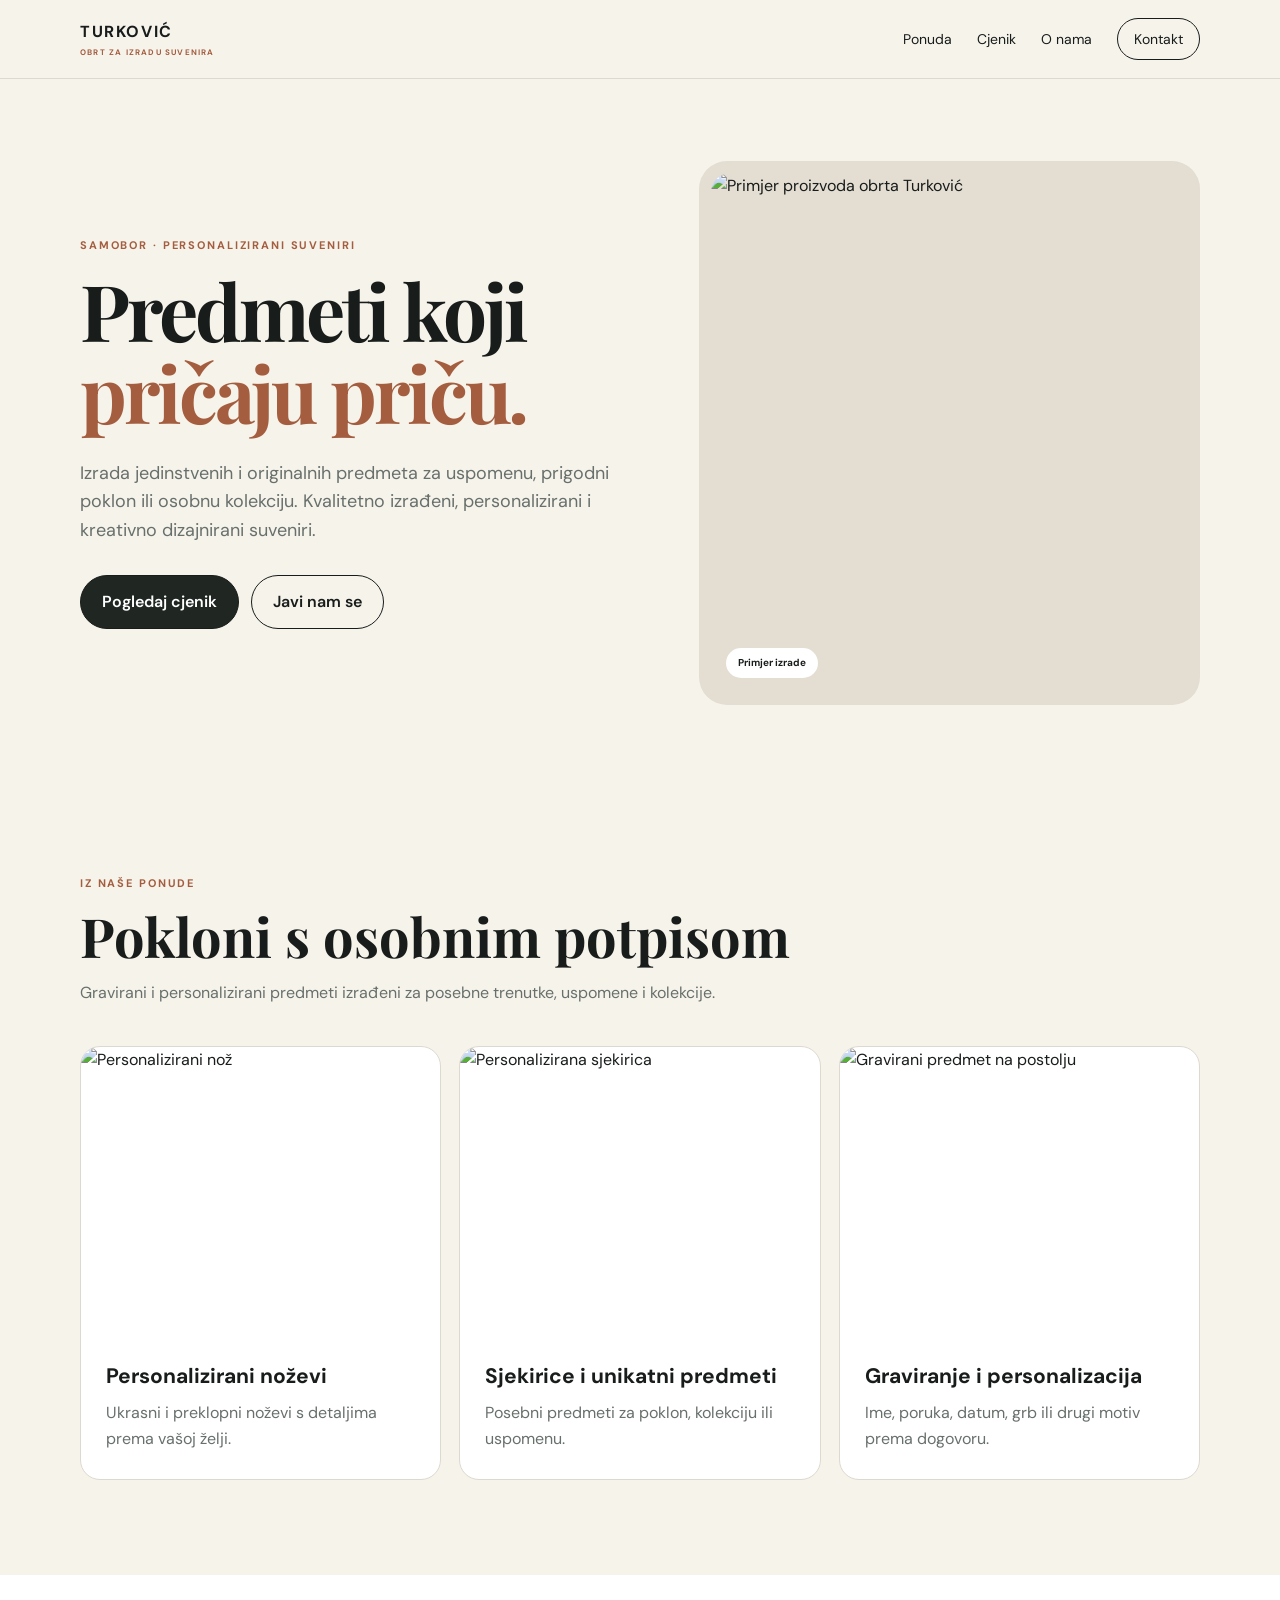
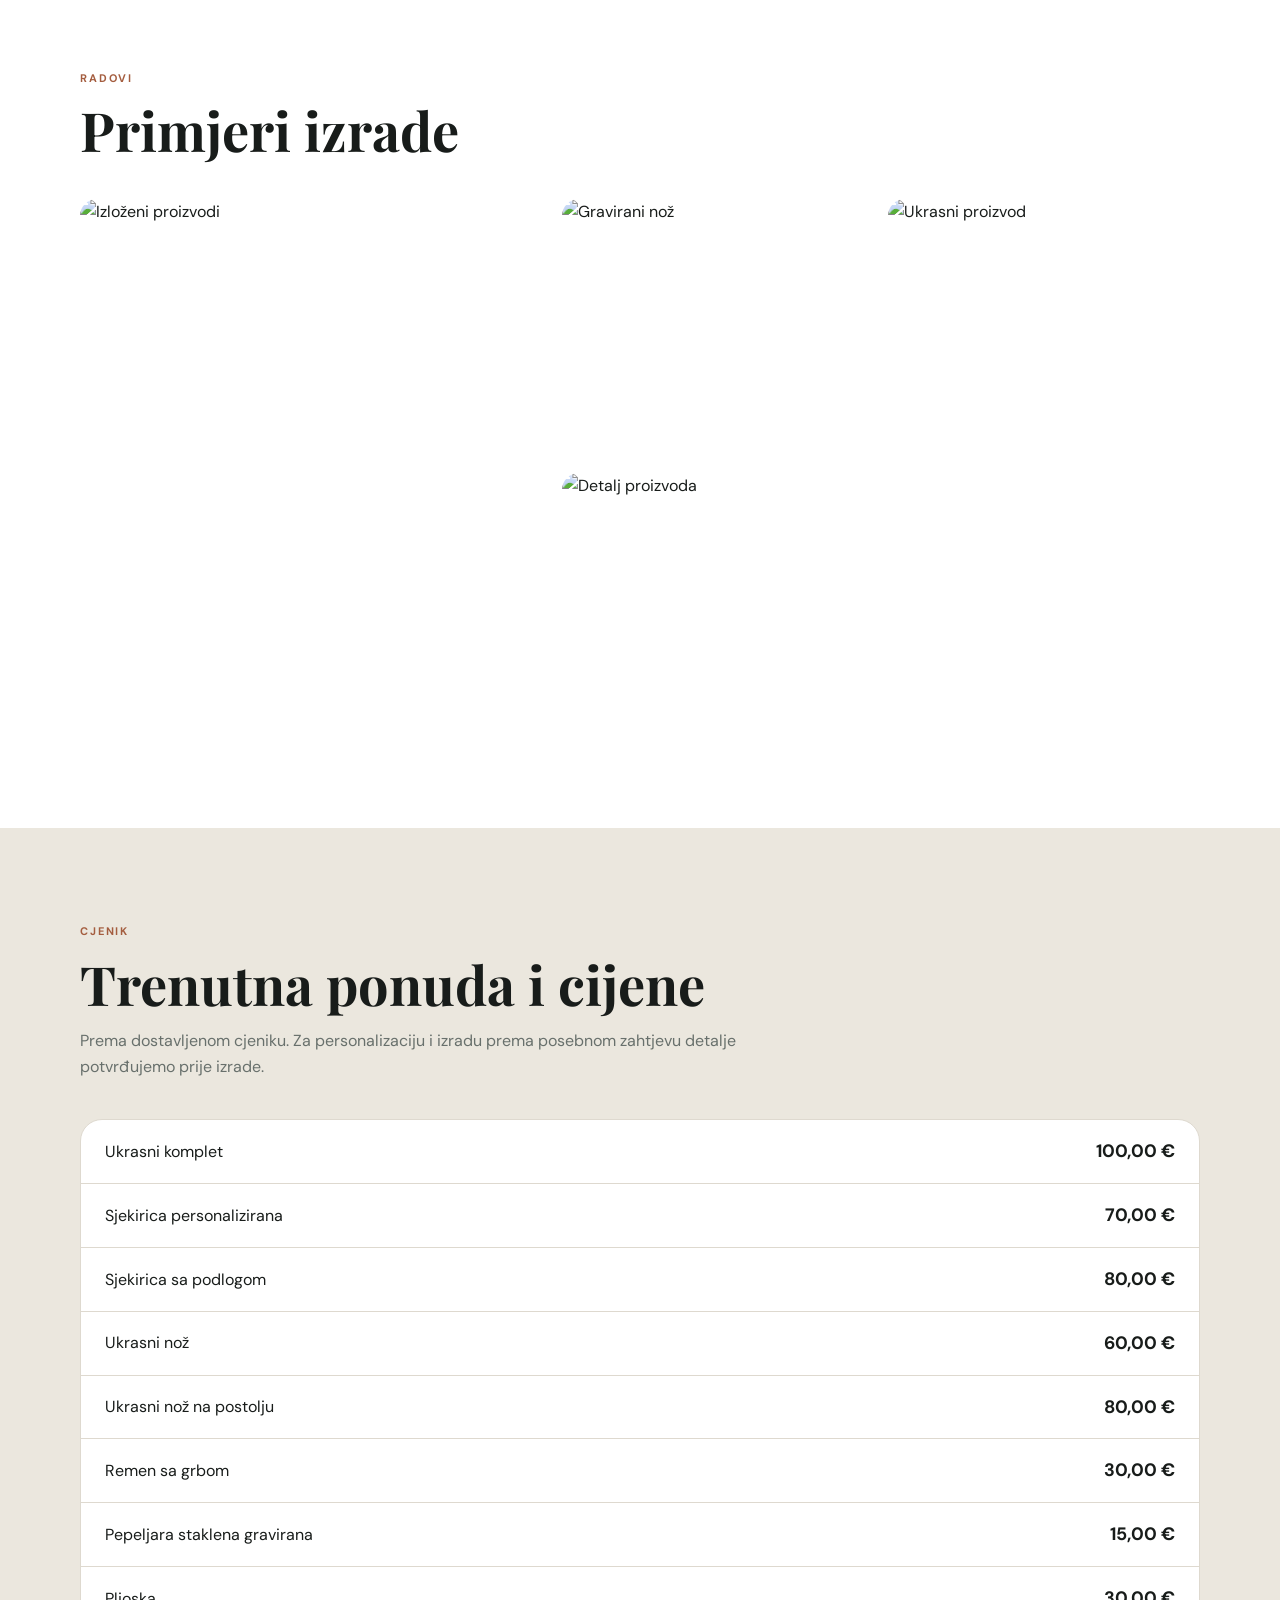
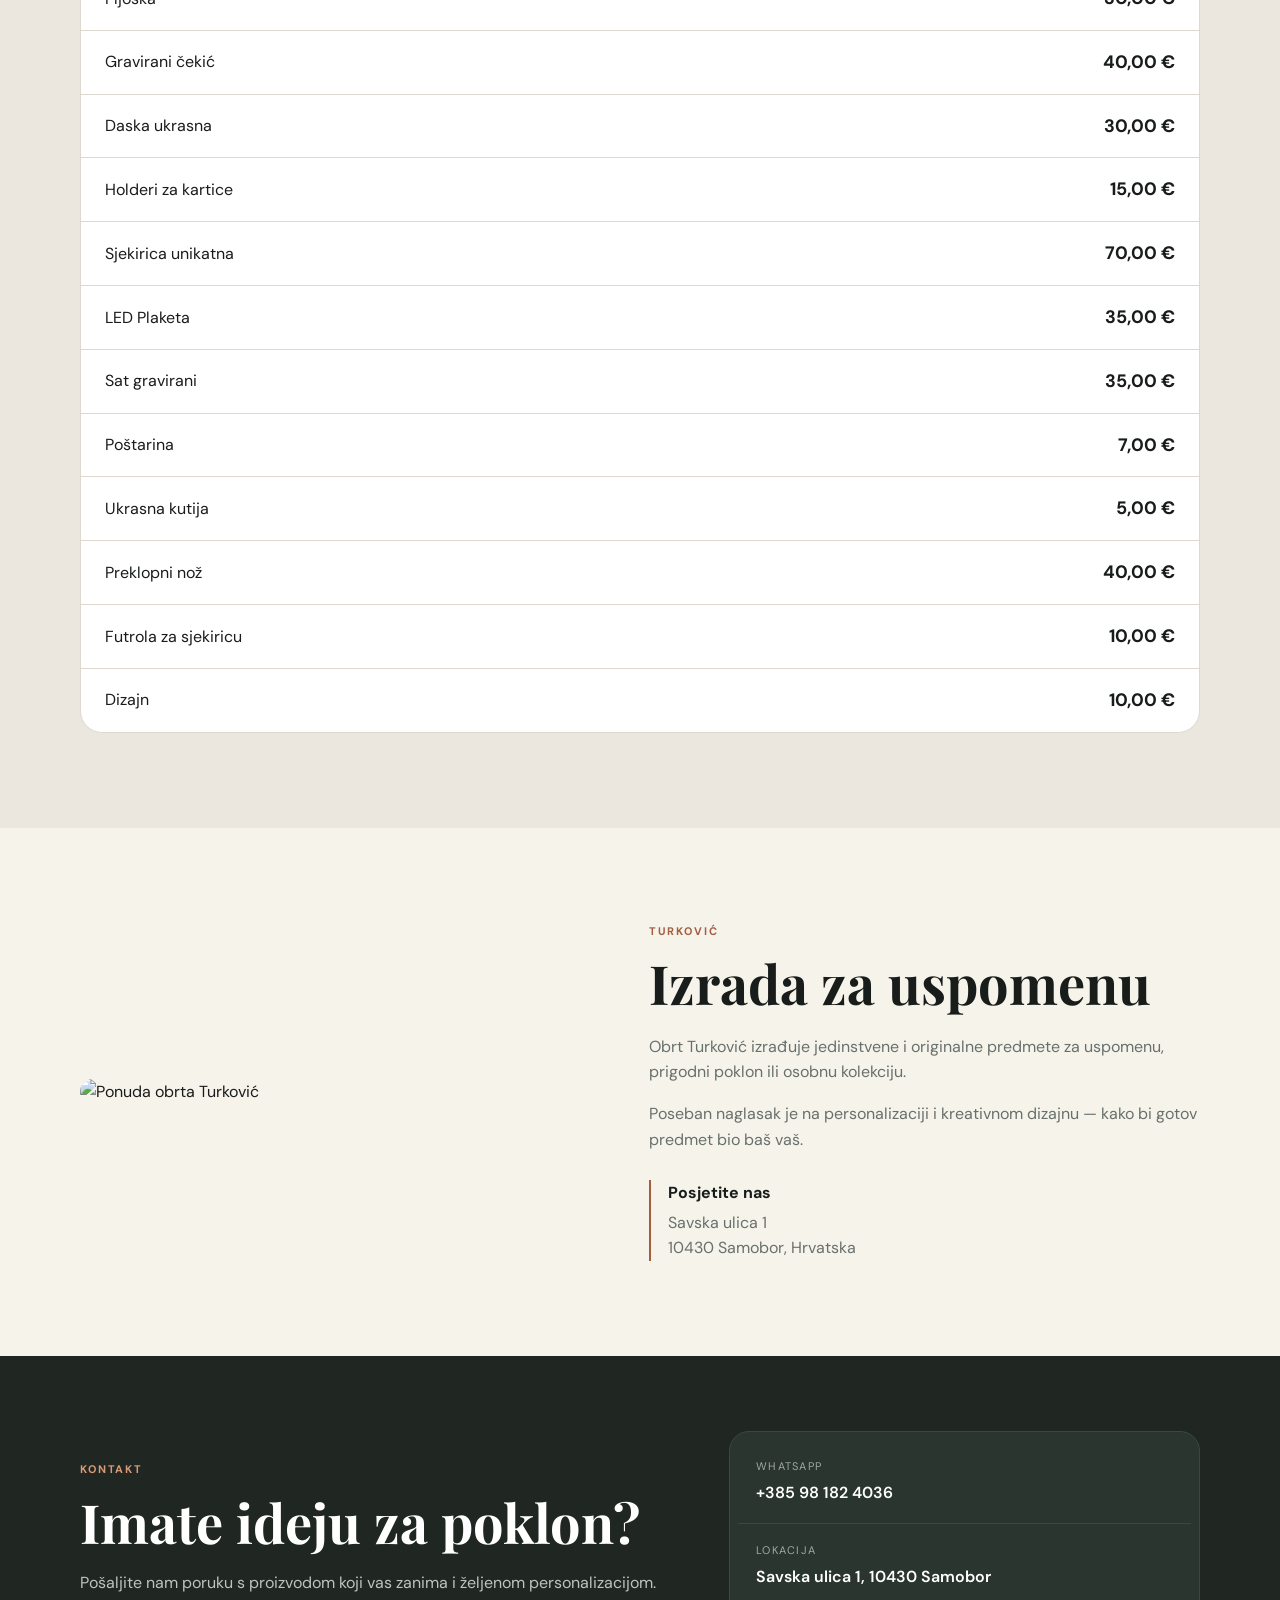
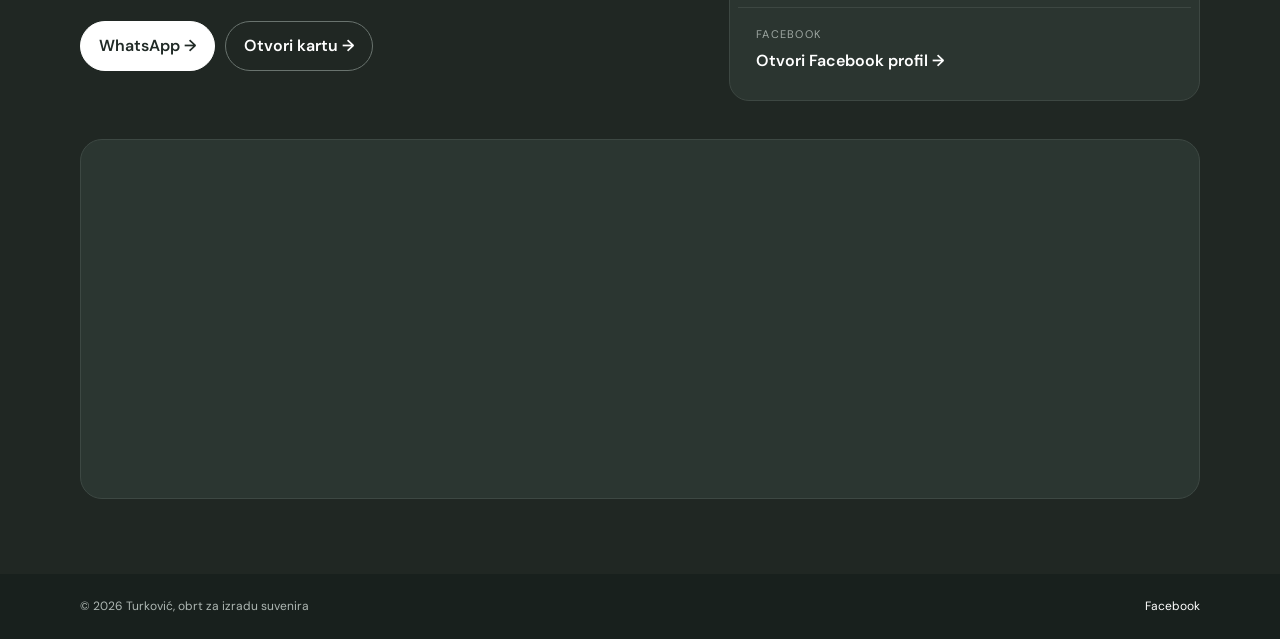
==== index.html @ bc647c79 "Add files via upload" ====
<!doctype html>
<html lang="hr">
<head>
<meta charset="utf-8">
<meta name="viewport" content="width=device-width, initial-scale=1">
<meta name="description" content="Turković, obrt za izradu suvenira — personalizirani i kreativno dizajnirani suveniri.">
<title>Turković — obrt za izradu suvenira</title>
<link rel="preconnect" href="https://fonts.googleapis.com">
<link rel="preconnect" href="https://fonts.gstatic.com" crossorigin>
<link href="https://fonts.googleapis.com/css2?family=DM+Sans:wght@400;500;600;700&family=Playfair+Display:wght@600;700&display=swap" rel="stylesheet">
<link rel="stylesheet" href="style.css">
</head>
<body>
<header>
<nav class="nav wrap">
<a class="brand" href="#"><span>TURKOVIĆ</span><small>OBRT ZA IZRADU SUVENIRA</small></a>
<div class="links"><a href="#ponuda">Ponuda</a><a href="#cjenik">Cjenik</a><a href="#o-nama">O nama</a><a class="pill" href="#kontakt">Kontakt</a></div>
</nav>
</header>

<main>
<section class="hero">
<div class="wrap hero-grid">
<div>
<div class="kicker">SAMOBOR · PERSONALIZIRANI SUVENIRI</div>
<h1>Predmeti koji<br><em>pričaju priču.</em></h1>
<p class="lead">Izrada jedinstvenih i originalnih predmeta za uspomenu, prigodni poklon ili osobnu kolekciju. Kvalitetno izrađeni, personalizirani i kreativno dizajnirani suveniri.</p>
<div class="actions"><a class="btn dark" href="#cjenik">Pogledaj cjenik</a><a class="btn light" href="#kontakt">Javi nam se</a></div>
</div>
<div class="hero-photo"><img src="assets/hero.jpg" alt="Primjer proizvoda obrta Turković"><span>Primjer izrade</span></div>
</div>
</section>

<section id="ponuda" class="section">
<div class="wrap">
<div class="heading"><div class="kicker">IZ NAŠE PONUDE</div><h2>Pokloni s osobnim potpisom</h2><p>Gravirani i personalizirani predmeti izrađeni za posebne trenutke, uspomene i kolekcije.</p></div>
<div class="feature-grid">
<article><img src="assets/knife-1.jpg" alt="Personalizirani nož"><h3>Personalizirani noževi</h3><p>Ukrasni i preklopni noževi s detaljima prema vašoj želji.</p></article>
<article><img src="assets/axe.jpg" alt="Personalizirana sjekirica"><h3>Sjekirice i unikatni predmeti</h3><p>Posebni predmeti za poklon, kolekciju ili uspomenu.</p></article>
<article><img src="assets/stand.jpg" alt="Gravirani predmet na postolju"><h3>Graviranje i personalizacija</h3><p>Ime, poruka, datum, grb ili drugi motiv prema dogovoru.</p></article>
</div>
</div>
</section>

<section class="gallery section">
<div class="wrap">
<div class="heading"><div class="kicker">RADOVI</div><h2>Primjeri izrade</h2></div>
<div class="gallery-grid">
<img src="assets/collection.jpg" alt="Izloženi proizvodi"><img src="assets/knife-2.jpg" alt="Gravirani nož"><img src="assets/product-wide.jpg" alt="Ukrasni proizvod"><img src="assets/knife-3.jpg" alt="Detalj proizvoda">
</div>
</div>
</section>

<section id="cjenik" class="section pricing">
<div class="wrap">
<div class="heading"><div class="kicker">CJENIK</div><h2>Trenutna ponuda i cijene</h2><p>Prema dostavljenom cjeniku. Za personalizaciju i izradu prema posebnom zahtjevu detalje potvrđujemo prije izrade.</p></div>
<div class="price-list"><div class="price-row"><span>Ukrasni komplet</span><strong>100,00 €</strong></div>
<div class="price-row"><span>Sjekirica  personalizirana</span><strong>70,00 €</strong></div>
<div class="price-row"><span>Sjekirica sa podlogom</span><strong>80,00 €</strong></div>
<div class="price-row"><span>Ukrasni nož</span><strong>60,00 €</strong></div>
<div class="price-row"><span>Ukrasni nož na postolju</span><strong>80,00 €</strong></div>
<div class="price-row"><span>Remen sa grbom</span><strong>30,00 €</strong></div>
<div class="price-row"><span>Pepeljara staklena gravirana</span><strong>15,00 €</strong></div>
<div class="price-row"><span>Pljoska</span><strong>30,00 €</strong></div>
<div class="price-row"><span>Gravirani čekić</span><strong>40,00 €</strong></div>
<div class="price-row"><span>Daska ukrasna</span><strong>30,00 €</strong></div>
<div class="price-row"><span>Holderi za kartice</span><strong>15,00 €</strong></div>
<div class="price-row"><span>Sjekirica unikatna</span><strong>70,00 €</strong></div>
<div class="price-row"><span>LED Plaketa</span><strong>35,00 €</strong></div>
<div class="price-row"><span>Sat gravirani</span><strong>35,00 €</strong></div>
<div class="price-row"><span>Poštarina</span><strong>7,00 €</strong></div>
<div class="price-row"><span>Ukrasna kutija</span><strong>5,00 €</strong></div>
<div class="price-row"><span>Preklopni nož</span><strong>40,00 €</strong></div>
<div class="price-row"><span>Futrola za sjekiricu</span><strong>10,00 €</strong></div>
<div class="price-row"><span>Dizajn</span><strong>10,00 €</strong></div></div>
</div>
</section>

<section id="o-nama" class="section about">
<div class="wrap about-grid">
<div class="about-photo"><img src="assets/collection.jpg" alt="Ponuda obrta Turković"></div>
<div><div class="kicker">TURKOVIĆ</div><h2>Izrada za uspomenu</h2><p>Obrt Turković izrađuje jedinstvene i originalne predmete za uspomenu, prigodni poklon ili osobnu kolekciju.</p><p>Poseban naglasak je na personalizaciji i kreativnom dizajnu — kako bi gotov predmet bio baš vaš.</p><div class="address"><strong>Posjetite nas</strong><span>Savska ulica 1<br>10430 Samobor, Hrvatska</span></div></div>
</div>
</section>

<section id="kontakt" class="contact">
  <div class="wrap">
    <div class="contact-grid">
      <div>
        <div class="kicker">KONTAKT</div>
        <h2>Imate ideju za poklon?</h2>
        <p>Pošaljite nam poruku s proizvodom koji vas zanima i željenom personalizacijom.</p>
        <div class="contact-actions">
          <a class="contact-button whatsapp" href="https://wa.me/385981824036?text=Pozdrav%2C%20zanima%20me%20personalizirani%20poklon." target="_blank" rel="noopener">WhatsApp →</a>
          <a class="contact-button" href="https://www.google.com/maps/search/?api=1&query=Savska+ulica+1%2C+10430+Samobor" target="_blank" rel="noopener">Otvori kartu →</a>
        </div>
      </div>
      <div class="contact-card">
        <div><span>WhatsApp</span><a href="https://wa.me/385981824036" target="_blank" rel="noopener">+385 98 182 4036</a></div>
        <div><span>Lokacija</span><strong>Savska ulica 1, 10430 Samobor</strong></div>
        <div><span>Facebook</span><a href="https://www.facebook.com/profile.php?id=100083211788437" target="_blank" rel="noopener">Otvori Facebook profil →</a></div>
      </div>
    </div>
    <div class="map-wrap">
      <iframe
        title="Lokacija obrta Turković"
        src="https://www.google.com/maps?q=Savska+ulica+1%2C+10430+Samobor&output=embed"
        loading="lazy"
        referrerpolicy="no-referrer-when-downgrade"></iframe>
    </div>
  </div>
</section>
</main>
<footer><div class="wrap foot"><span>© 2026 Turković, obrt za izradu suvenira</span><a href="https://www.facebook.com/profile.php?id=100083211788437">Facebook</a></div></footer>
</body></html>
---- style.css ----
@import url('https://fonts.googleapis.com/css2?family=DM+Sans:wght@400;500;600;700&family=Playfair+Display:wght@600;700&display=swap');
:root{--ink:#181c1a;--muted:#68706c;--paper:#f6f3eb;--white:#fff;--accent:#a45d3f;--line:#ded9cf;--dark:#202723}
*{box-sizing:border-box}html{scroll-behavior:smooth}body{margin:0;background:var(--paper);color:var(--ink);font-family:"DM Sans",sans-serif;line-height:1.6}a{text-decoration:none;color:inherit}.wrap{width:min(1120px,calc(100% - 40px));margin:auto}
header{position:sticky;top:0;z-index:20;background:rgba(246,243,235,.94);backdrop-filter:blur(12px);border-bottom:1px solid var(--line)}.nav{height:78px;display:flex;align-items:center;justify-content:space-between}.brand{display:flex;flex-direction:column;font-weight:700;letter-spacing:.1em}.brand small{font-size:8px;letter-spacing:.15em;color:var(--accent);margin-top:1px}.links{display:flex;gap:25px;align-items:center;font-size:14px}.pill{border:1px solid var(--ink);border-radius:999px;padding:9px 16px}
.hero{padding:82px 0 75px}.hero-grid{display:grid;grid-template-columns:1.05fr .95fr;gap:65px;align-items:center}.kicker{font-size:11px;font-weight:700;letter-spacing:.17em;color:var(--accent);margin-bottom:15px}.hero h1,h2{font-family:"Playfair Display",serif;line-height:1.05}.hero h1{font-size:clamp(50px,7vw,78px);letter-spacing:-.04em;margin:0}.hero h1 em{font-style:normal;color:var(--accent)}.lead{font-size:18px;color:var(--muted);max-width:600px;margin:25px 0 30px}.actions{display:flex;gap:12px;flex-wrap:wrap}.btn{padding:13px 21px;border-radius:999px;border:1px solid var(--ink);font-weight:600}.dark{background:var(--dark);color:#fff}.light{background:transparent}.hero-photo{position:relative;background:#e3ddd2;border-radius:28px;padding:12px;overflow:hidden}.hero-photo img{display:block;width:100%;height:520px;object-fit:cover;border-radius:20px}.hero-photo span{position:absolute;left:27px;bottom:27px;background:#fff;border-radius:999px;padding:7px 12px;font-size:10px;font-weight:700}
.section{padding:95px 0}.heading{max-width:720px;margin-bottom:40px}.heading h2{font-size:clamp(38px,5vw,54px);margin:0}.heading p{color:var(--muted)}.feature-grid{display:grid;grid-template-columns:repeat(3,1fr);gap:18px}.feature-grid article{background:#fff;border:1px solid var(--line);border-radius:20px;overflow:hidden}.feature-grid img{display:block;width:100%;height:290px;object-fit:cover}.feature-grid h3{font-size:21px;margin:23px 25px 7px}.feature-grid p{color:var(--muted);margin:0 25px 27px}
.gallery{background:#fff}.gallery-grid{display:grid;grid-template-columns:1.2fr .8fr .8fr;grid-template-rows:260px 260px;gap:14px}.gallery-grid img{width:100%;height:100%;object-fit:cover;border-radius:17px}.gallery-grid img:first-child{grid-row:span 2}.gallery-grid img:last-child{grid-column:2 / 4}
.pricing{background:#ebe7de}.price-list{background:#fff;border:1px solid var(--line);border-radius:22px;overflow:hidden}.price-row{display:grid;grid-template-columns:1fr 150px;gap:20px;padding:17px 24px;border-bottom:1px solid var(--line);align-items:center}.price-row:last-child{border-bottom:0}.price-row strong{text-align:right;font-size:18px}
.about{background:var(--paper)}.about-grid{display:grid;grid-template-columns:.95fr 1.05fr;gap:70px;align-items:center}.about-photo img{width:100%;height:480px;object-fit:cover;border-radius:25px}.about h2{font-size:clamp(38px,5vw,54px);margin:0 0 22px}.about p{color:var(--muted)}.address{margin-top:28px;border-left:2px solid var(--accent);padding-left:17px;display:flex;flex-direction:column;gap:4px}.address span{color:var(--muted)}
.contact{background:var(--dark);color:#fff;padding:75px 0}.contact-grid{display:grid;grid-template-columns:1fr .8fr;gap:60px;align-items:center}.contact h2{font-size:clamp(38px,5vw,54px);margin:0 0 20px}.contact p{color:#bcc4c0}.contact .kicker{color:#d99a76}.contact-card{background:#2b3530;border:1px solid #3d4742;border-radius:20px;padding:8px}.contact-card div{padding:18px;border-bottom:1px solid #3d4742;display:flex;flex-direction:column;gap:4px}.contact-card div:last-child{border-bottom:0}.contact-card span{font-size:11px;letter-spacing:.12em;text-transform:uppercase;color:#9fa8a3}.contact-card a,.contact-card strong{font-weight:600}
footer{background:#18201d;color:#aeb7b3}.foot{padding:23px 0;display:flex;justify-content:space-between;font-size:12px}.foot a{color:#fff}
@media(max-width:800px){.links a:not(.pill){display:none}.hero{padding:55px 0}.hero-grid,.about-grid,.contact-grid{grid-template-columns:1fr;gap:35px}.hero-photo img{height:420px}.feature-grid{grid-template-columns:1fr}.section{padding:70px 0}.gallery-grid{grid-template-columns:1fr 1fr;grid-template-rows:230px 230px}.gallery-grid img:first-child{grid-row:span 1}.gallery-grid img:last-child{grid-column:auto}.price-row{grid-template-columns:1fr 110px}.about-photo img{height:360px}.contact{padding:65px 0}.foot{flex-direction:column;gap:6px}}

.contact-actions{display:flex;gap:10px;flex-wrap:wrap;margin-top:25px}.contact-button{display:inline-block;border:1px solid #69736e;color:#fff;border-radius:999px;padding:11px 18px;font-weight:600}.contact-button.whatsapp{background:#fff;color:#202a26;border-color:#fff}.map-wrap{margin-top:38px;border-radius:22px;overflow:hidden;border:1px solid #3d4843;background:#2b3631;height:360px}.map-wrap iframe{width:100%;height:100%;border:0;display:block}
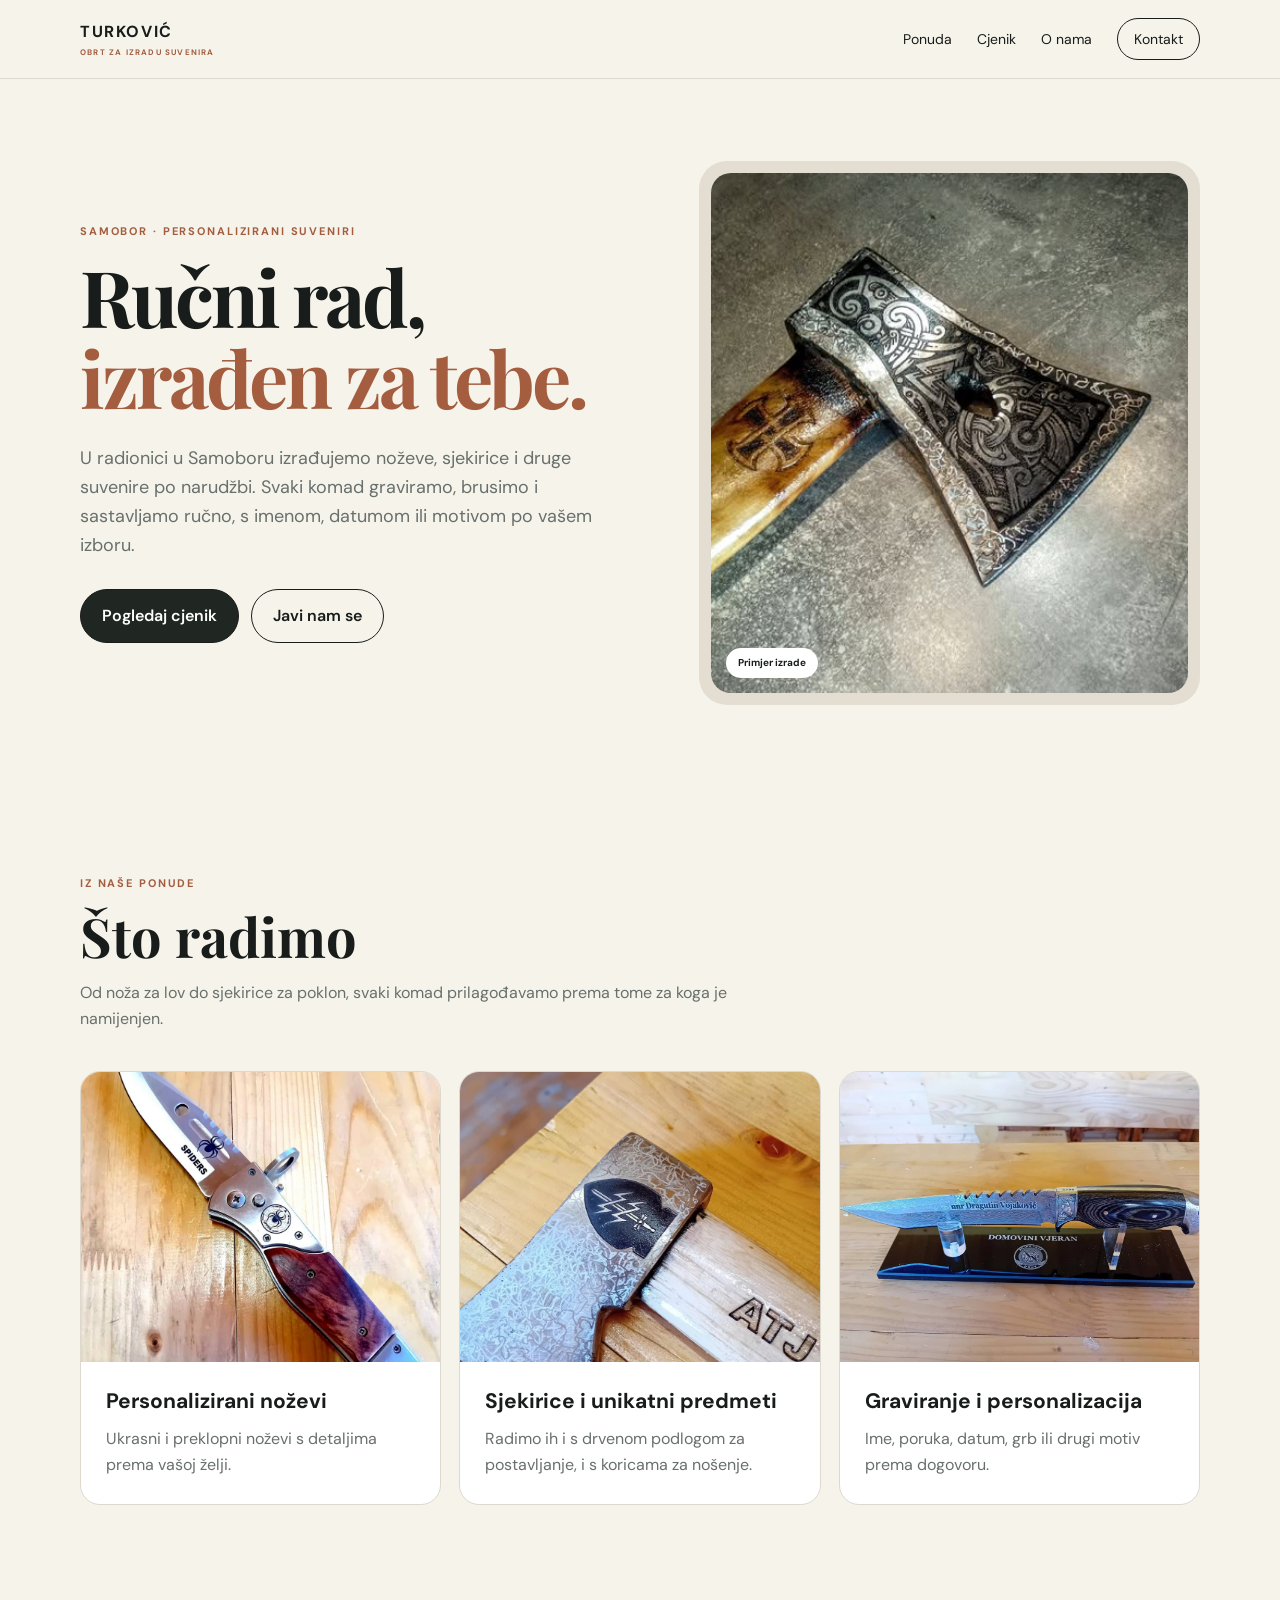
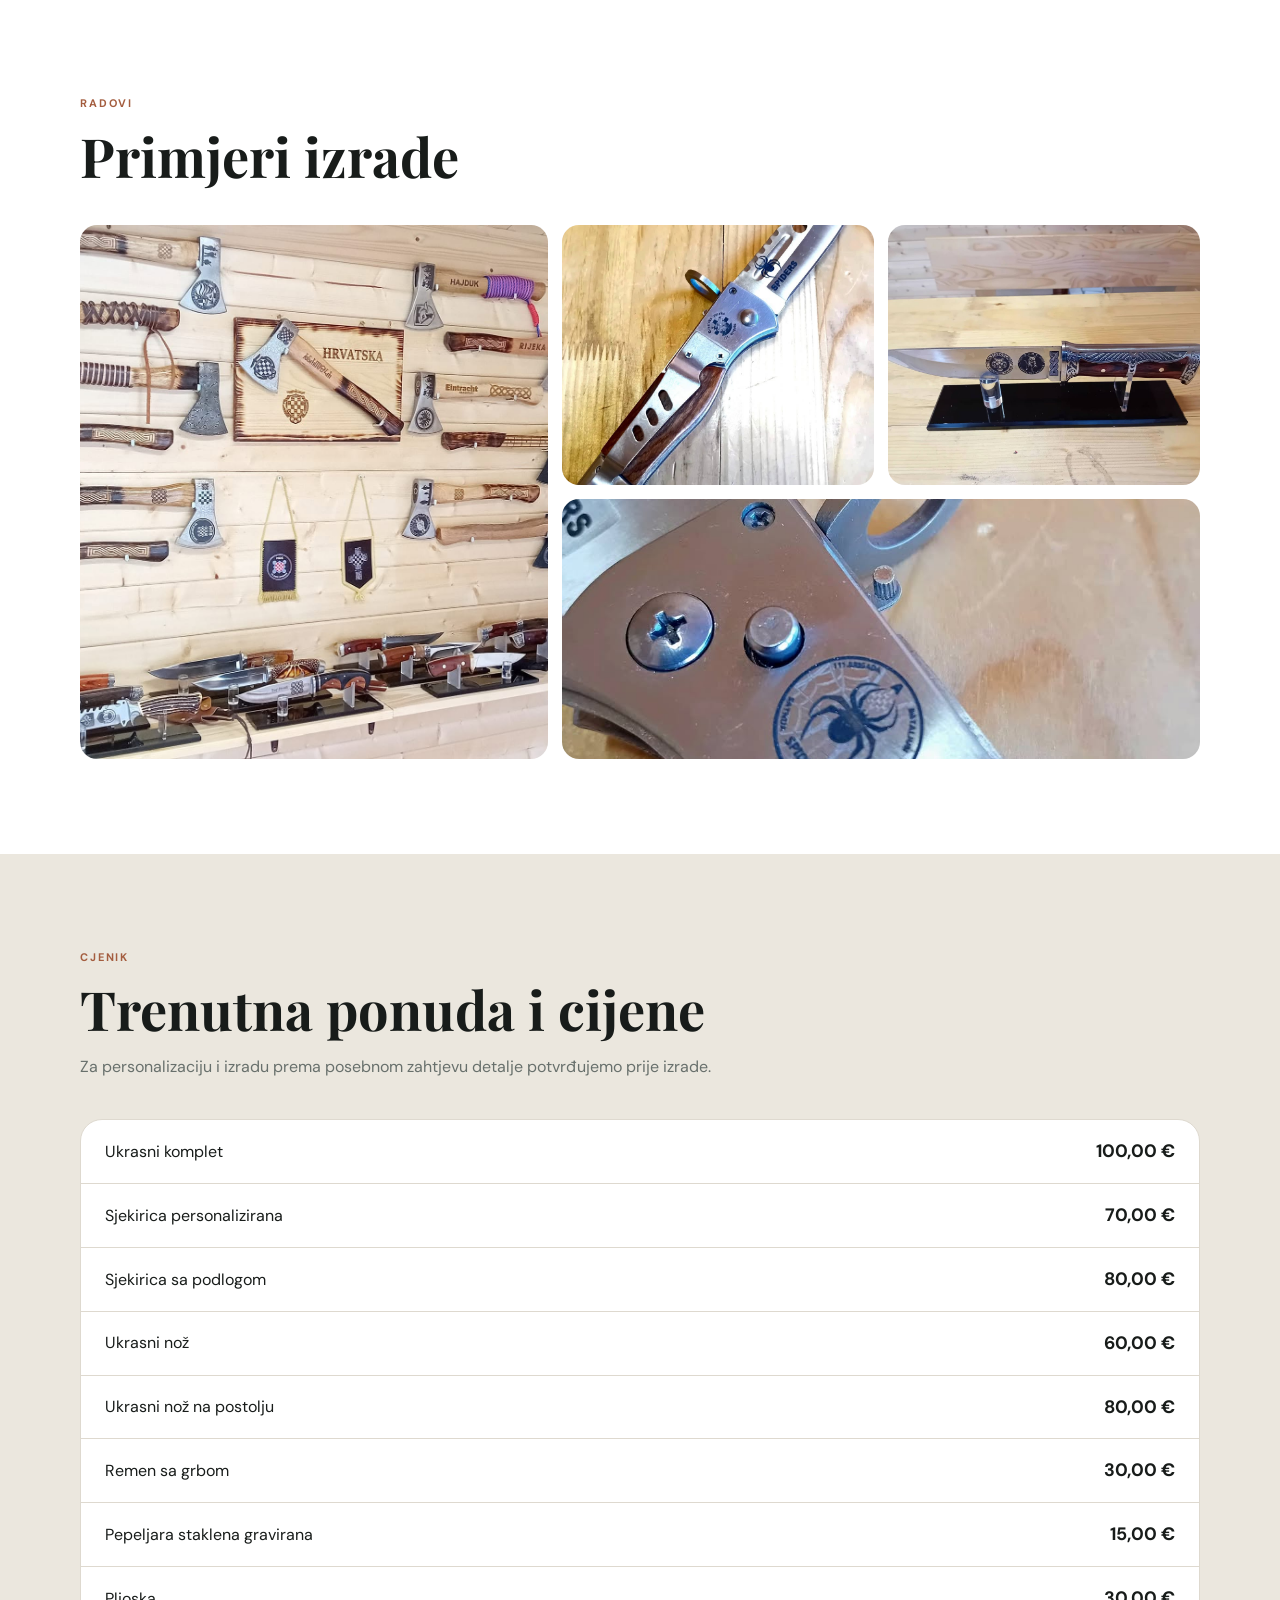
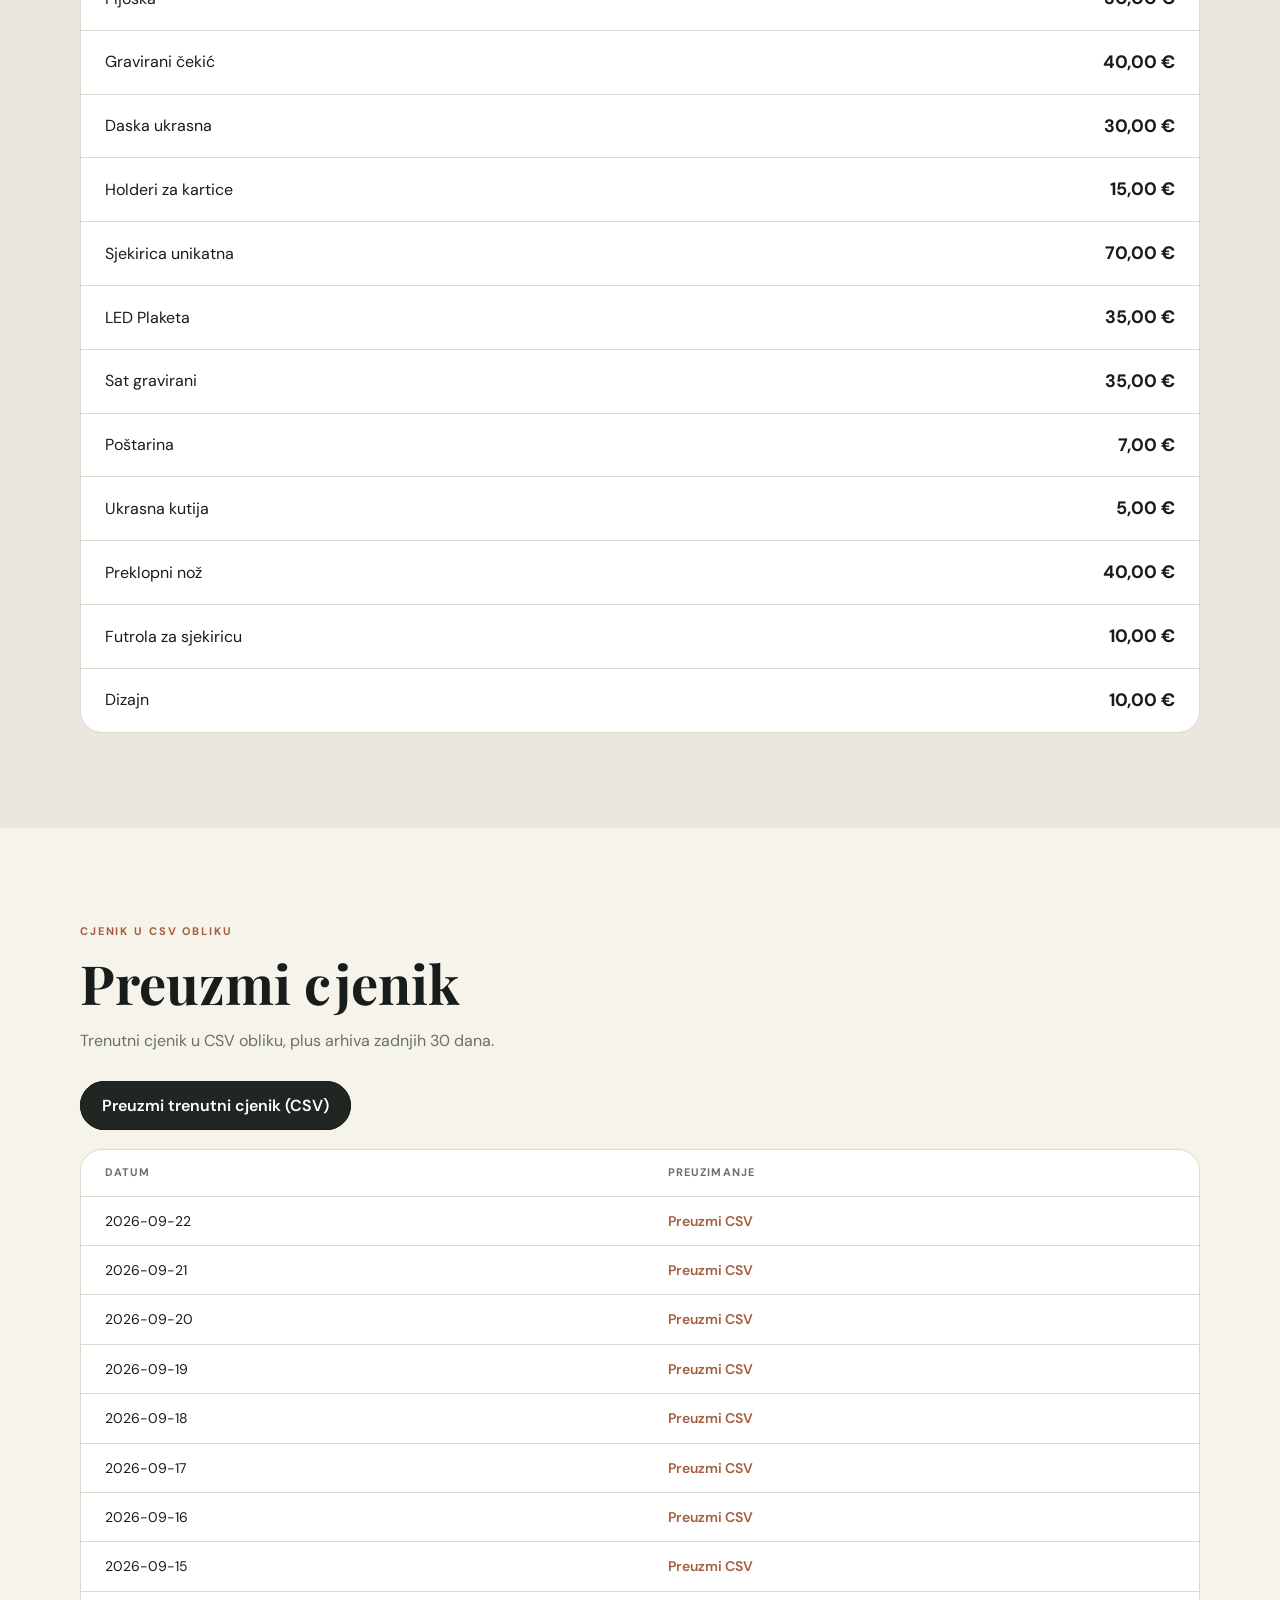
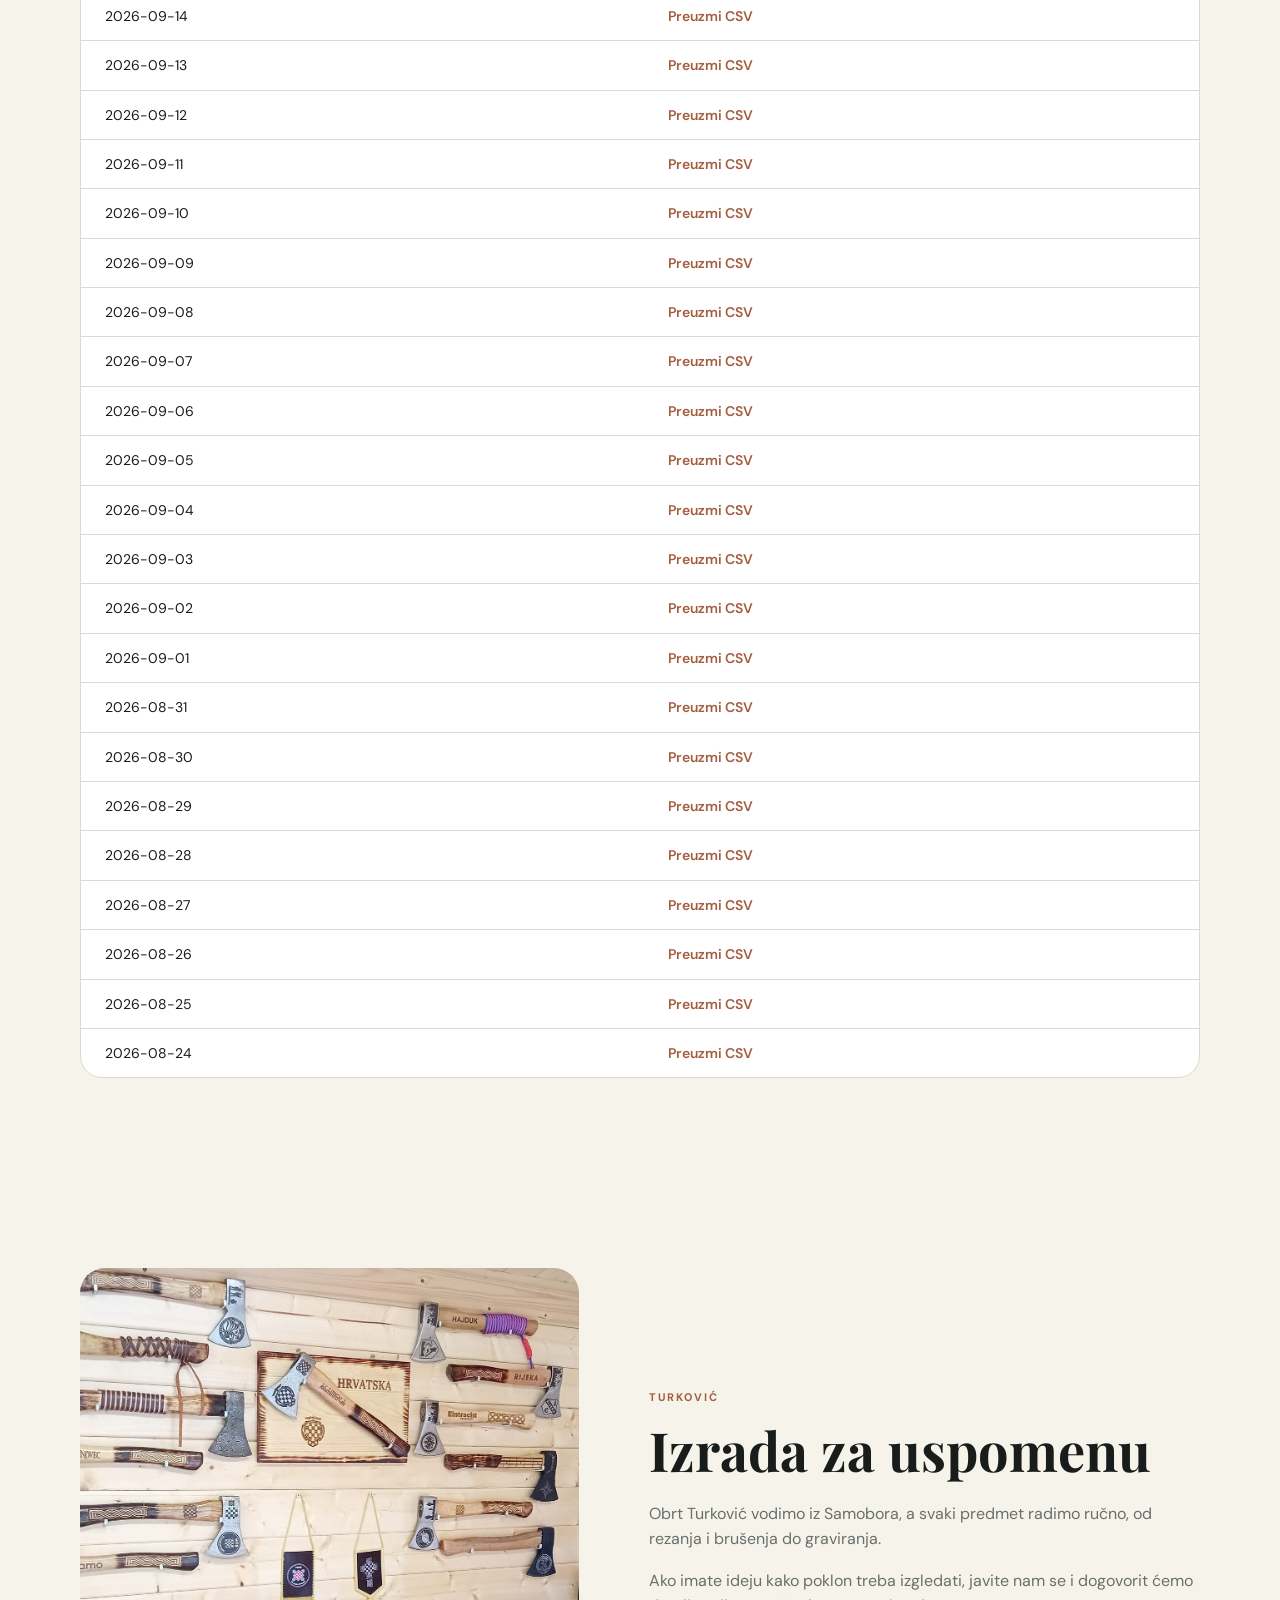
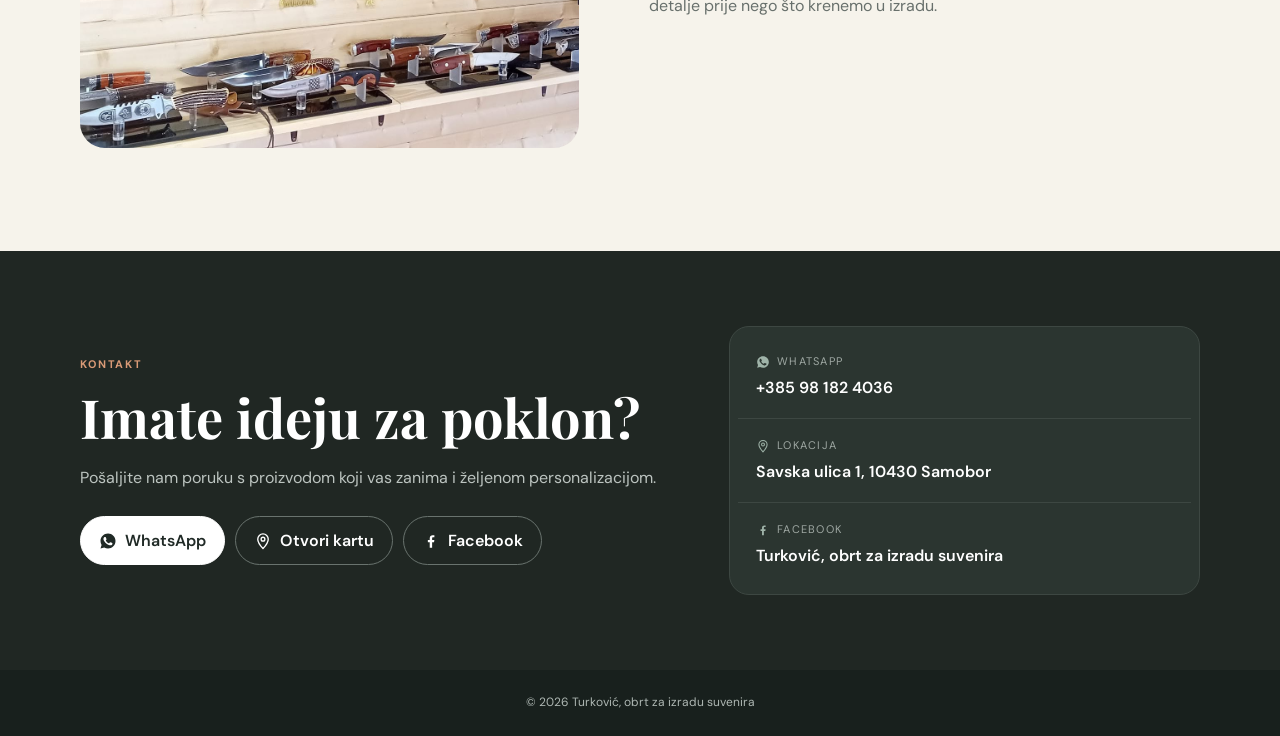
==== commit cae6ee50: "Update: CSV cjenik, arhiva, GitHub Action" ====
--- a/index.html
+++ b/index.html
@@ -3,8 +3,8 @@
 <head>
 <meta charset="utf-8">
 <meta name="viewport" content="width=device-width, initial-scale=1">
-<meta name="description" content="Turković, obrt za izradu suvenira — personalizirani i kreativno dizajnirani suveniri.">
-<title>Turković — obrt za izradu suvenira</title>
+<meta name="description" content="Turković, obrt za izradu suvenira. Personalizirani i kreativno dizajnirani suveniri.">
+<title>Turković, obrt za izradu suvenira</title>
 <link rel="preconnect" href="https://fonts.googleapis.com">
 <link rel="preconnect" href="https://fonts.gstatic.com" crossorigin>
 <link href="https://fonts.googleapis.com/css2?family=DM+Sans:wght@400;500;600;700&family=Playfair+Display:wght@600;700&display=swap" rel="stylesheet">
@@ -23,8 +23,8 @@
 <div class="wrap hero-grid">
 <div>
 <div class="kicker">SAMOBOR · PERSONALIZIRANI SUVENIRI</div>
-<h1>Predmeti koji<br><em>pričaju priču.</em></h1>
-<p class="lead">Izrada jedinstvenih i originalnih predmeta za uspomenu, prigodni poklon ili osobnu kolekciju. Kvalitetno izrađeni, personalizirani i kreativno dizajnirani suveniri.</p>
+<h1>Ručni rad,<br><em>izrađen za tebe.</em></h1>
+<p class="lead">U radionici u Samoboru izrađujemo noževe, sjekirice i druge suvenire po narudžbi. Svaki komad graviramo, brusimo i sastavljamo ručno, s imenom, datumom ili motivom po vašem izboru.</p>
 <div class="actions"><a class="btn dark" href="#cjenik">Pogledaj cjenik</a><a class="btn light" href="#kontakt">Javi nam se</a></div>
 </div>
 <div class="hero-photo"><img src="assets/hero.jpg" alt="Primjer proizvoda obrta Turković"><span>Primjer izrade</span></div>
@@ -33,10 +33,10 @@
 
 <section id="ponuda" class="section">
 <div class="wrap">
-<div class="heading"><div class="kicker">IZ NAŠE PONUDE</div><h2>Pokloni s osobnim potpisom</h2><p>Gravirani i personalizirani predmeti izrađeni za posebne trenutke, uspomene i kolekcije.</p></div>
+<div class="heading"><div class="kicker">IZ NAŠE PONUDE</div><h2>Što radimo</h2><p>Od noža za lov do sjekirice za poklon, svaki komad prilagođavamo prema tome za koga je namijenjen.</p></div>
 <div class="feature-grid">
 <article><img src="assets/knife-1.jpg" alt="Personalizirani nož"><h3>Personalizirani noževi</h3><p>Ukrasni i preklopni noževi s detaljima prema vašoj želji.</p></article>
-<article><img src="assets/axe.jpg" alt="Personalizirana sjekirica"><h3>Sjekirice i unikatni predmeti</h3><p>Posebni predmeti za poklon, kolekciju ili uspomenu.</p></article>
+<article><img src="assets/axe.jpg" alt="Personalizirana sjekirica"><h3>Sjekirice i unikatni predmeti</h3><p>Radimo ih i s drvenom podlogom za postavljanje, i s koricama za nošenje.</p></article>
 <article><img src="assets/stand.jpg" alt="Gravirani predmet na postolju"><h3>Graviranje i personalizacija</h3><p>Ime, poruka, datum, grb ili drugi motiv prema dogovoru.</p></article>
 </div>
 </div>
@@ -53,7 +53,7 @@
 
 <section id="cjenik" class="section pricing">
 <div class="wrap">
-<div class="heading"><div class="kicker">CJENIK</div><h2>Trenutna ponuda i cijene</h2><p>Prema dostavljenom cjeniku. Za personalizaciju i izradu prema posebnom zahtjevu detalje potvrđujemo prije izrade.</p></div>
+<div class="heading"><div class="kicker">CJENIK</div><h2>Trenutna ponuda i cijene</h2><p>Za personalizaciju i izradu prema posebnom zahtjevu detalje potvrđujemo prije izrade.</p></div>
 <div class="price-list"><div class="price-row"><span>Ukrasni komplet</span><strong>100,00 €</strong></div>
 <div class="price-row"><span>Sjekirica  personalizirana</span><strong>70,00 €</strong></div>
 <div class="price-row"><span>Sjekirica sa podlogom</span><strong>80,00 €</strong></div>
@@ -76,10 +76,23 @@
 </div>
 </section>
 
+<section class="section archive" id="cjenik-arhiva">
+<div class="wrap">
+<div class="heading"><div class="kicker">CJENIK U CSV OBLIKU</div><h2>Preuzmi cjenik</h2><p>Trenutni cjenik u CSV obliku, plus arhiva zadnjih 30 dana.</p></div>
+<div class="csv-download"><a class="btn dark" href="data/cjenik.csv" download>Preuzmi trenutni cjenik (CSV)</a></div>
+<div class="archive-table-wrap">
+<table class="archive-table" id="arhiva-tablica">
+<thead><tr><th>Datum</th><th>Preuzimanje</th></tr></thead>
+<tbody><tr><td colspan="2" class="archive-loading">Učitavanje arhive…</td></tr></tbody>
+</table>
+</div>
+</div>
+</section>
+
 <section id="o-nama" class="section about">
 <div class="wrap about-grid">
 <div class="about-photo"><img src="assets/collection.jpg" alt="Ponuda obrta Turković"></div>
-<div><div class="kicker">TURKOVIĆ</div><h2>Izrada za uspomenu</h2><p>Obrt Turković izrađuje jedinstvene i originalne predmete za uspomenu, prigodni poklon ili osobnu kolekciju.</p><p>Poseban naglasak je na personalizaciji i kreativnom dizajnu — kako bi gotov predmet bio baš vaš.</p><div class="address"><strong>Posjetite nas</strong><span>Savska ulica 1<br>10430 Samobor, Hrvatska</span></div></div>
+<div><div class="kicker">TURKOVIĆ</div><h2>Izrada za uspomenu</h2><p>Obrt Turković vodimo iz Samobora, a svaki predmet radimo ručno, od rezanja i brušenja do graviranja.</p><p>Ako imate ideju kako poklon treba izgledati, javite nam se i dogovorit ćemo detalje prije nego što krenemo u izradu.</p></div>
 </div>
 </section>
 
@@ -91,25 +104,41 @@
         <h2>Imate ideju za poklon?</h2>
         <p>Pošaljite nam poruku s proizvodom koji vas zanima i željenom personalizacijom.</p>
         <div class="contact-actions">
-          <a class="contact-button whatsapp" href="https://wa.me/385981824036?text=Pozdrav%2C%20zanima%20me%20personalizirani%20poklon." target="_blank" rel="noopener">WhatsApp →</a>
-          <a class="contact-button" href="https://www.google.com/maps/search/?api=1&query=Savska+ulica+1%2C+10430+Samobor" target="_blank" rel="noopener">Otvori kartu →</a>
+          <a class="contact-button whatsapp" href="https://wa.me/385981824036?text=Pozdrav%2C%20zanima%20me%20personalizirani%20poklon." target="_blank" rel="noopener"><svg width="18" height="18" viewBox="0 0 24 24" fill="currentColor"><path d="M12.01 2C6.49 2 2 6.49 2 12.01c0 1.87.5 3.63 1.44 5.19L2 22l4.94-1.4a9.96 9.96 0 0 0 5.07 1.38h.01c5.52 0 10-4.49 10-10.01C22 6.49 17.53 2 12.01 2Zm5.86 14.3c-.25.7-1.24 1.28-2.02 1.44-.55.11-1.26.2-3.66-.78-2.98-1.23-4.9-4.27-5.05-4.47-.15-.2-1.2-1.6-1.2-3.05 0-1.45.75-2.16 1.03-2.46.27-.29.6-.36.8-.36h.58c.19 0 .43-.07.68.52.25.6.85 2.05.92 2.2.07.15.12.32.02.52-.1.2-.15.32-.3.5-.15.18-.31.4-.44.53-.15.15-.3.32-.13.62.17.3.75 1.24 1.62 2.02 1.11 1 2.05 1.31 2.35 1.46.3.15.48.13.65-.08.18-.2.75-.87.95-1.17.2-.3.4-.25.68-.15.27.1 1.73.82 2.02.97.3.15.5.22.57.35.07.13.07.72-.18 1.42Z"/></svg>WhatsApp</a>
+          <a class="contact-button" href="https://maps.app.goo.gl/vy4NtmvcjNnMYhMA8" target="_blank" rel="noopener"><svg width="18" height="18" viewBox="0 0 24 24" fill="none" stroke="currentColor" stroke-width="1.8"><path d="M12 22s7-7.58 7-12.5A7 7 0 0 0 5 9.5C5 14.42 12 22 12 22Z" stroke-linejoin="round"/><circle cx="12" cy="9.5" r="2.5"/></svg>Otvori kartu</a>
+          <a class="contact-button" href="https://www.facebook.com/profile.php?id=100083211788437" target="_blank" rel="noopener"><svg width="18" height="18" viewBox="0 0 24 24" fill="currentColor"><path d="M13.5 21v-7.5H16l.5-3h-3V8.4c0-.87.24-1.46 1.5-1.46H16.5V4.35C16.22 4.31 15.28 4.23 14.18 4.23c-2.3 0-3.87 1.4-3.87 3.98v2.29H7.8v3h2.51V21h3.19Z"/></svg>Facebook</a>
         </div>
       </div>
       <div class="contact-card">
-        <div><span>WhatsApp</span><a href="https://wa.me/385981824036" target="_blank" rel="noopener">+385 98 182 4036</a></div>
-        <div><span>Lokacija</span><strong>Savska ulica 1, 10430 Samobor</strong></div>
-        <div><span>Facebook</span><a href="https://www.facebook.com/profile.php?id=100083211788437" target="_blank" rel="noopener">Otvori Facebook profil →</a></div>
+        <div><span><svg width="14" height="14" viewBox="0 0 24 24" fill="currentColor"><path d="M12.01 2C6.49 2 2 6.49 2 12.01c0 1.87.5 3.63 1.44 5.19L2 22l4.94-1.4a9.96 9.96 0 0 0 5.07 1.38h.01c5.52 0 10-4.49 10-10.01C22 6.49 17.53 2 12.01 2Zm5.86 14.3c-.25.7-1.24 1.28-2.02 1.44-.55.11-1.26.2-3.66-.78-2.98-1.23-4.9-4.27-5.05-4.47-.15-.2-1.2-1.6-1.2-3.05 0-1.45.75-2.16 1.03-2.46.27-.29.6-.36.8-.36h.58c.19 0 .43-.07.68.52.25.6.85 2.05.92 2.2.07.15.12.32.02.52-.1.2-.15.32-.3.5-.15.18-.31.4-.44.53-.15.15-.3.32-.13.62.17.3.75 1.24 1.62 2.02 1.11 1 2.05 1.31 2.35 1.46.3.15.48.13.65-.08.18-.2.75-.87.95-1.17.2-.3.4-.25.68-.15.27.1 1.73.82 2.02.97.3.15.5.22.57.35.07.13.07.72-.18 1.42Z"/></svg>WhatsApp</span><a href="https://wa.me/385981824036" target="_blank" rel="noopener">+385 98 182 4036</a></div>
+        <div><span><svg width="14" height="14" viewBox="0 0 24 24" fill="none" stroke="currentColor" stroke-width="1.8"><path d="M12 22s7-7.58 7-12.5A7 7 0 0 0 5 9.5C5 14.42 12 22 12 22Z" stroke-linejoin="round"/><circle cx="12" cy="9.5" r="2.5"/></svg>Lokacija</span><a href="https://maps.app.goo.gl/vy4NtmvcjNnMYhMA8" target="_blank" rel="noopener">Savska ulica 1, 10430 Samobor</a></div>
+        <div><span><svg width="14" height="14" viewBox="0 0 24 24" fill="currentColor"><path d="M13.5 21v-7.5H16l.5-3h-3V8.4c0-.87.24-1.46 1.5-1.46H16.5V4.35C16.22 4.31 15.28 4.23 14.18 4.23c-2.3 0-3.87 1.4-3.87 3.98v2.29H7.8v3h2.51V21h3.19Z"/></svg>Facebook</span><a href="https://www.facebook.com/profile.php?id=100083211788437" target="_blank" rel="noopener">Turković, obrt za izradu suvenira</a></div>
       </div>
-    </div>
-    <div class="map-wrap">
-      <iframe
-        title="Lokacija obrta Turković"
-        src="https://www.google.com/maps?q=Savska+ulica+1%2C+10430+Samobor&output=embed"
-        loading="lazy"
-        referrerpolicy="no-referrer-when-downgrade"></iframe>
     </div>
   </div>
 </section>
 </main>
-<footer><div class="wrap foot"><span>© 2026 Turković, obrt za izradu suvenira</span><a href="https://www.facebook.com/profile.php?id=100083211788437">Facebook</a></div></footer>
+<footer><div class="wrap foot"><span>© 2026 Turković, obrt za izradu suvenira</span></div></footer>
+<script>
+fetch('data/manifest.json').then(function(r){return r.json();}).then(function(list){
+  var tbody = document.querySelector('#arhiva-tablica tbody');
+  if(!list.length){ tbody.innerHTML = '<tr><td colspan="2" class="archive-loading">Arhiva još nema zapisa.</td></tr>'; return; }
+  tbody.innerHTML = '';
+  list.forEach(function(item){
+    var tr = document.createElement('tr');
+    var tdDate = document.createElement('td');
+    tdDate.textContent = item.date;
+    var tdLink = document.createElement('td');
+    var a = document.createElement('a');
+    a.href = 'data/' + item.file;
+    a.setAttribute('download', '');
+    a.textContent = 'Preuzmi CSV';
+    tdLink.appendChild(a);
+    tr.appendChild(tdDate); tr.appendChild(tdLink);
+    tbody.appendChild(tr);
+  });
+}).catch(function(){
+  document.querySelector('#arhiva-tablica tbody').innerHTML = '<tr><td colspan="2" class="archive-loading">Arhiva trenutno nije dostupna.</td></tr>';
+});
+</script>
 </body></html>
--- a/style.css
+++ b/style.css
@@ -6,9 +6,10 @@
 .section{padding:95px 0}.heading{max-width:720px;margin-bottom:40px}.heading h2{font-size:clamp(38px,5vw,54px);margin:0}.heading p{color:var(--muted)}.feature-grid{display:grid;grid-template-columns:repeat(3,1fr);gap:18px}.feature-grid article{background:#fff;border:1px solid var(--line);border-radius:20px;overflow:hidden}.feature-grid img{display:block;width:100%;height:290px;object-fit:cover}.feature-grid h3{font-size:21px;margin:23px 25px 7px}.feature-grid p{color:var(--muted);margin:0 25px 27px}
 .gallery{background:#fff}.gallery-grid{display:grid;grid-template-columns:1.2fr .8fr .8fr;grid-template-rows:260px 260px;gap:14px}.gallery-grid img{width:100%;height:100%;object-fit:cover;border-radius:17px}.gallery-grid img:first-child{grid-row:span 2}.gallery-grid img:last-child{grid-column:2 / 4}
 .pricing{background:#ebe7de}.price-list{background:#fff;border:1px solid var(--line);border-radius:22px;overflow:hidden}.price-row{display:grid;grid-template-columns:1fr 150px;gap:20px;padding:17px 24px;border-bottom:1px solid var(--line);align-items:center}.price-row:last-child{border-bottom:0}.price-row strong{text-align:right;font-size:18px}
+.archive{background:var(--paper)}.csv-download{margin-bottom:30px}.archive-table-wrap{background:#fff;border:1px solid var(--line);border-radius:22px;overflow:hidden}.archive-table{width:100%;border-collapse:collapse}.archive-table th{text-align:left;font-size:11px;letter-spacing:.1em;text-transform:uppercase;color:var(--muted);padding:14px 24px;border-bottom:1px solid var(--line)}.archive-table td{padding:13px 24px;border-bottom:1px solid var(--line);font-size:14px}.archive-table tr:last-child td{border-bottom:0}.archive-table td a{color:var(--accent);font-weight:600}.archive-loading{color:var(--muted);text-align:center}
 .about{background:var(--paper)}.about-grid{display:grid;grid-template-columns:.95fr 1.05fr;gap:70px;align-items:center}.about-photo img{width:100%;height:480px;object-fit:cover;border-radius:25px}.about h2{font-size:clamp(38px,5vw,54px);margin:0 0 22px}.about p{color:var(--muted)}.address{margin-top:28px;border-left:2px solid var(--accent);padding-left:17px;display:flex;flex-direction:column;gap:4px}.address span{color:var(--muted)}
 .contact{background:var(--dark);color:#fff;padding:75px 0}.contact-grid{display:grid;grid-template-columns:1fr .8fr;gap:60px;align-items:center}.contact h2{font-size:clamp(38px,5vw,54px);margin:0 0 20px}.contact p{color:#bcc4c0}.contact .kicker{color:#d99a76}.contact-card{background:#2b3530;border:1px solid #3d4742;border-radius:20px;padding:8px}.contact-card div{padding:18px;border-bottom:1px solid #3d4742;display:flex;flex-direction:column;gap:4px}.contact-card div:last-child{border-bottom:0}.contact-card span{font-size:11px;letter-spacing:.12em;text-transform:uppercase;color:#9fa8a3}.contact-card a,.contact-card strong{font-weight:600}
-footer{background:#18201d;color:#aeb7b3}.foot{padding:23px 0;display:flex;justify-content:space-between;font-size:12px}.foot a{color:#fff}
+footer{background:#18201d;color:#aeb7b3}.foot{padding:23px 0;display:flex;justify-content:center;font-size:12px}.foot a{color:#fff}.foot-fb{display:inline-flex;align-items:center;gap:6px}
 @media(max-width:800px){.links a:not(.pill){display:none}.hero{padding:55px 0}.hero-grid,.about-grid,.contact-grid{grid-template-columns:1fr;gap:35px}.hero-photo img{height:420px}.feature-grid{grid-template-columns:1fr}.section{padding:70px 0}.gallery-grid{grid-template-columns:1fr 1fr;grid-template-rows:230px 230px}.gallery-grid img:first-child{grid-row:span 1}.gallery-grid img:last-child{grid-column:auto}.price-row{grid-template-columns:1fr 110px}.about-photo img{height:360px}.contact{padding:65px 0}.foot{flex-direction:column;gap:6px}}
 
-.contact-actions{display:flex;gap:10px;flex-wrap:wrap;margin-top:25px}.contact-button{display:inline-block;border:1px solid #69736e;color:#fff;border-radius:999px;padding:11px 18px;font-weight:600}.contact-button.whatsapp{background:#fff;color:#202a26;border-color:#fff}.map-wrap{margin-top:38px;border-radius:22px;overflow:hidden;border:1px solid #3d4843;background:#2b3631;height:360px}.map-wrap iframe{width:100%;height:100%;border:0;display:block}
+.contact-actions{display:flex;gap:10px;flex-wrap:wrap;margin-top:25px}.contact-button{display:inline-flex;align-items:center;gap:8px;border:1px solid #69736e;color:#fff;border-radius:999px;padding:11px 18px;font-weight:600}.contact-button.whatsapp{background:#fff;color:#202a26;border-color:#fff}.contact-card span{display:flex;align-items:center;gap:7px}.contact-card span svg{flex-shrink:0;color:#9fb3a8}
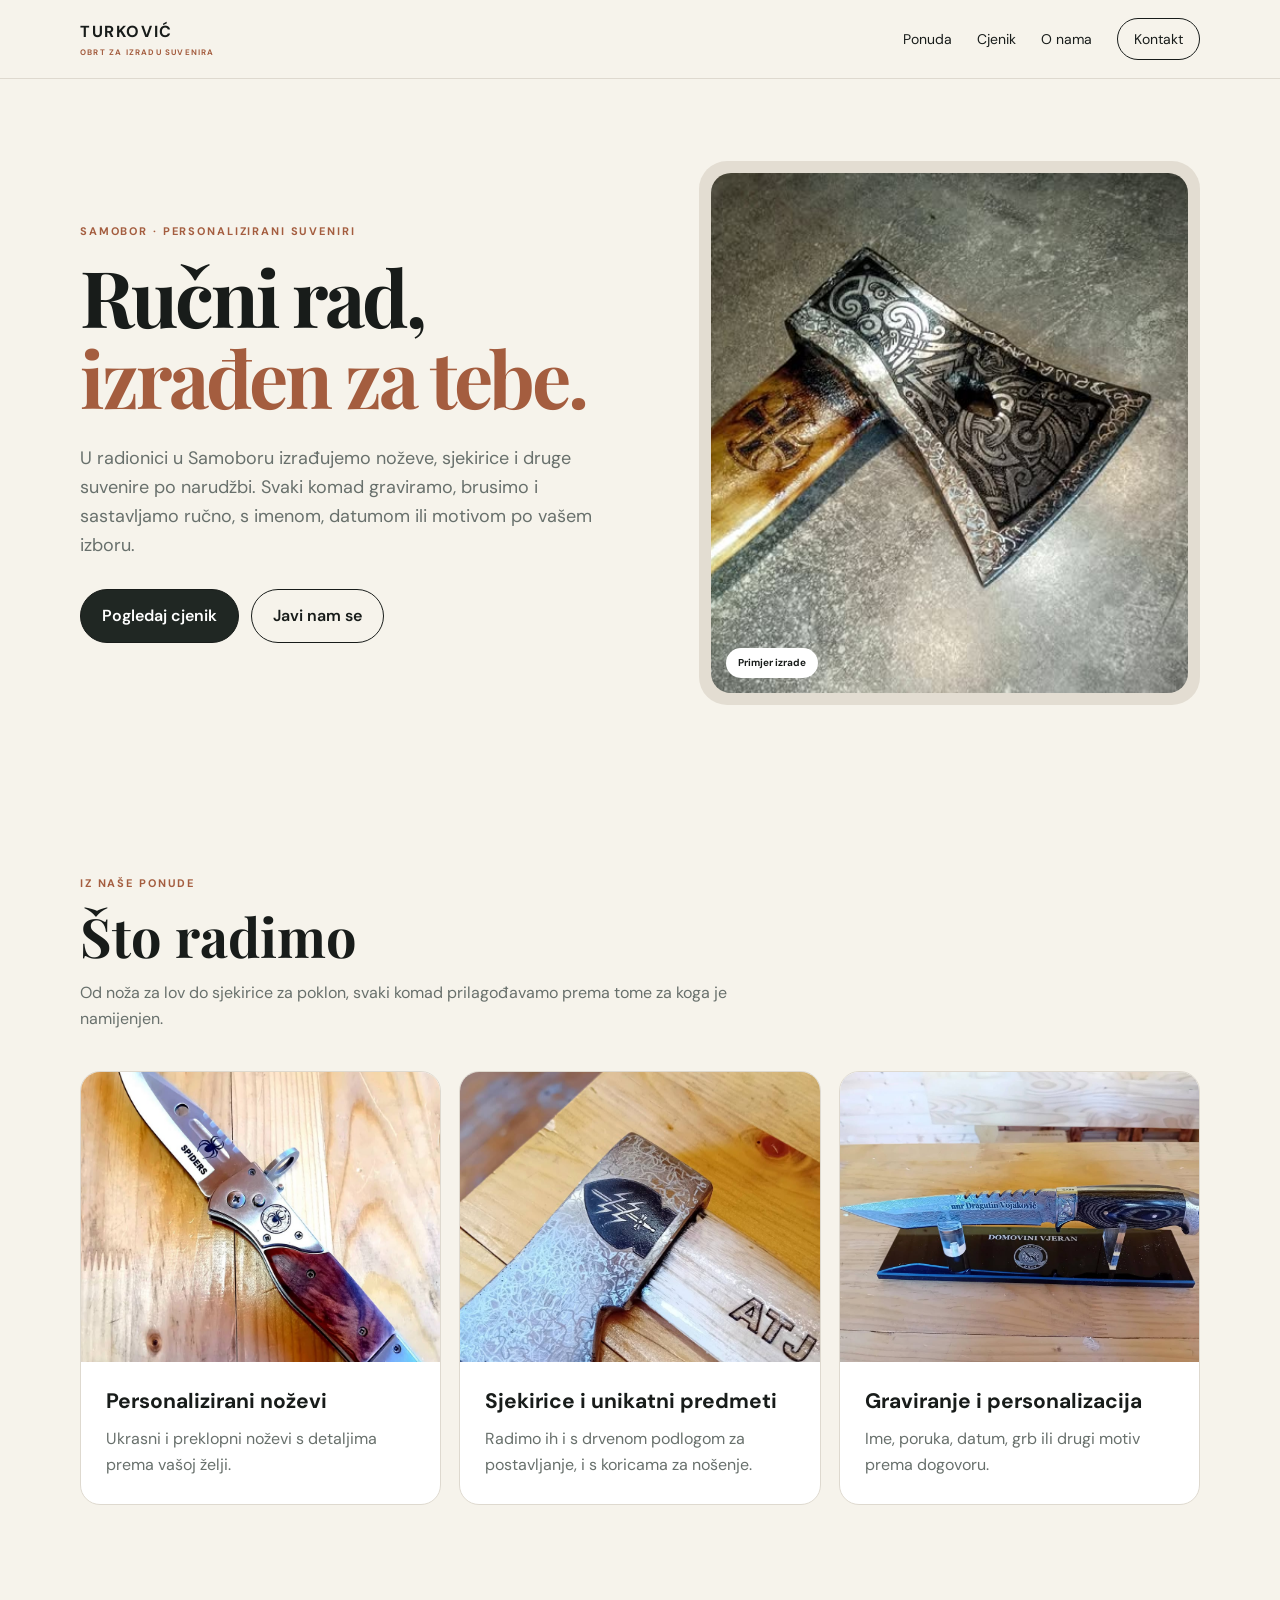
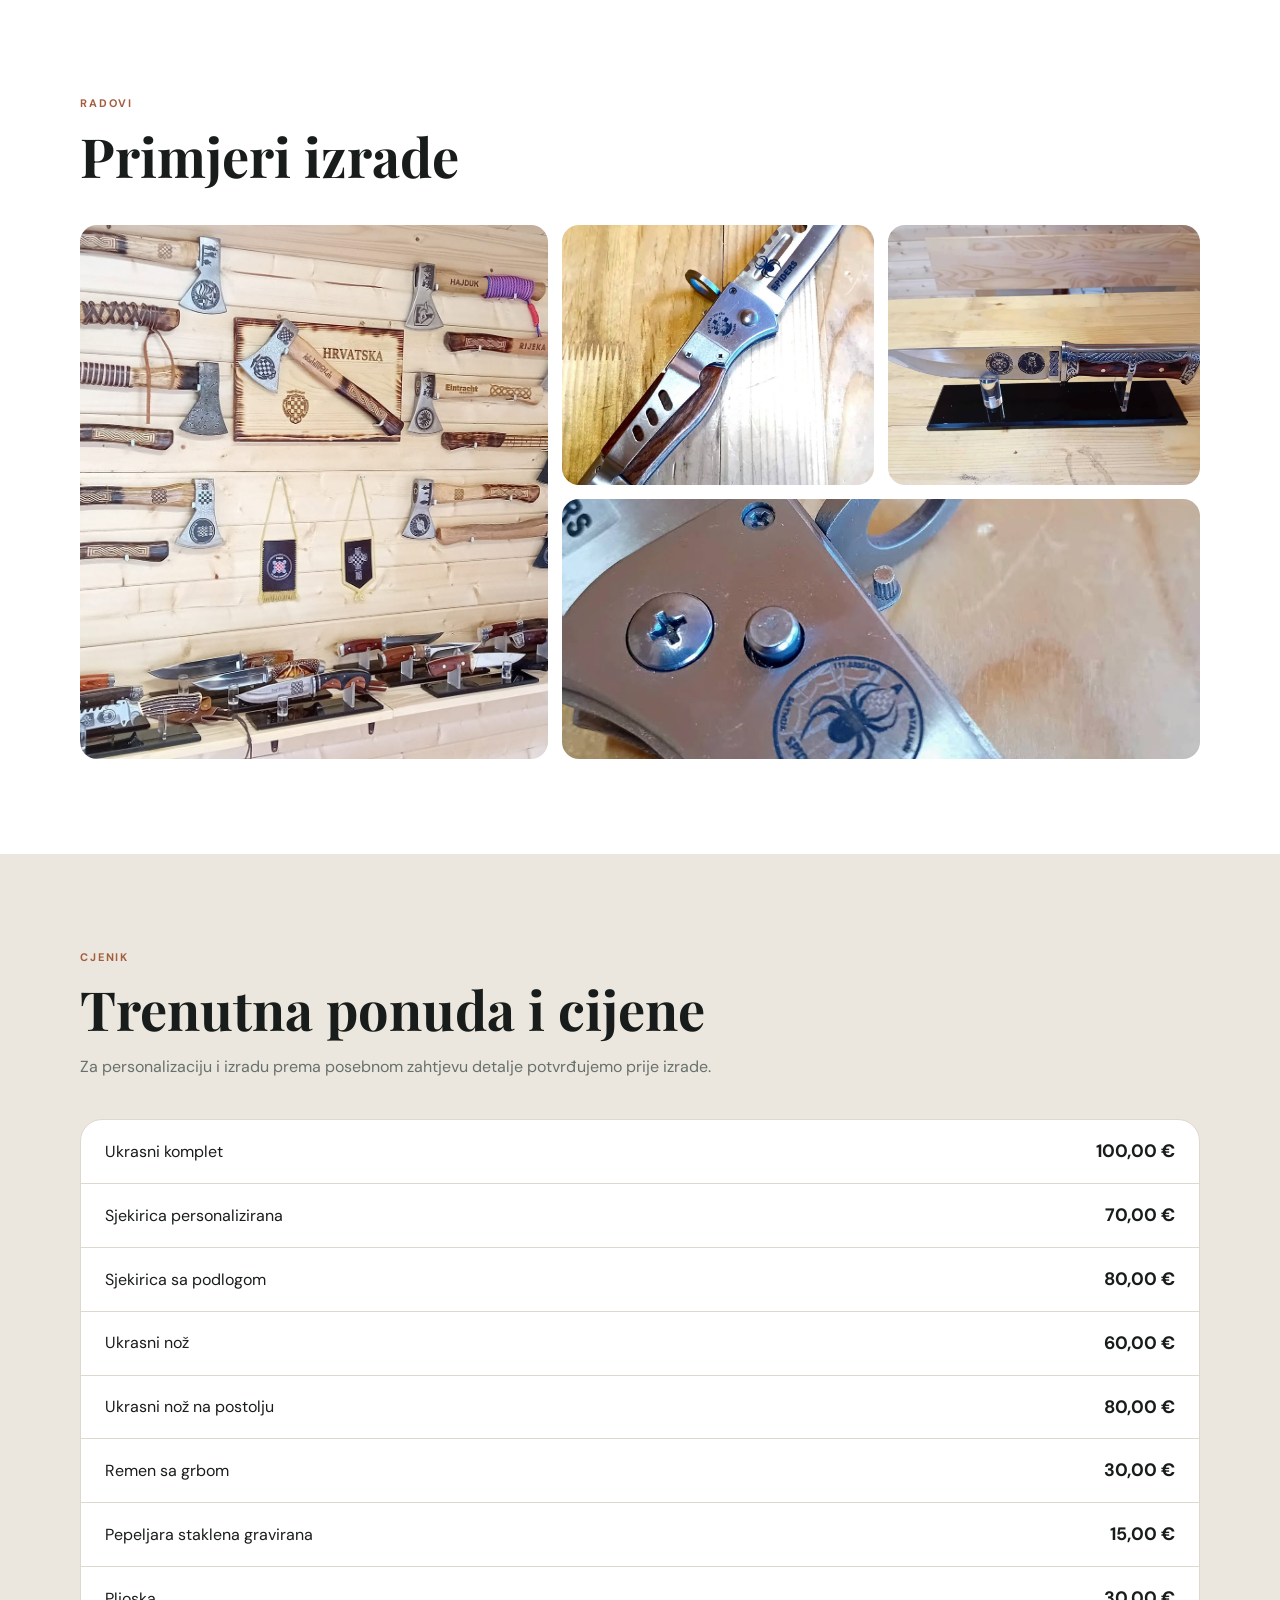
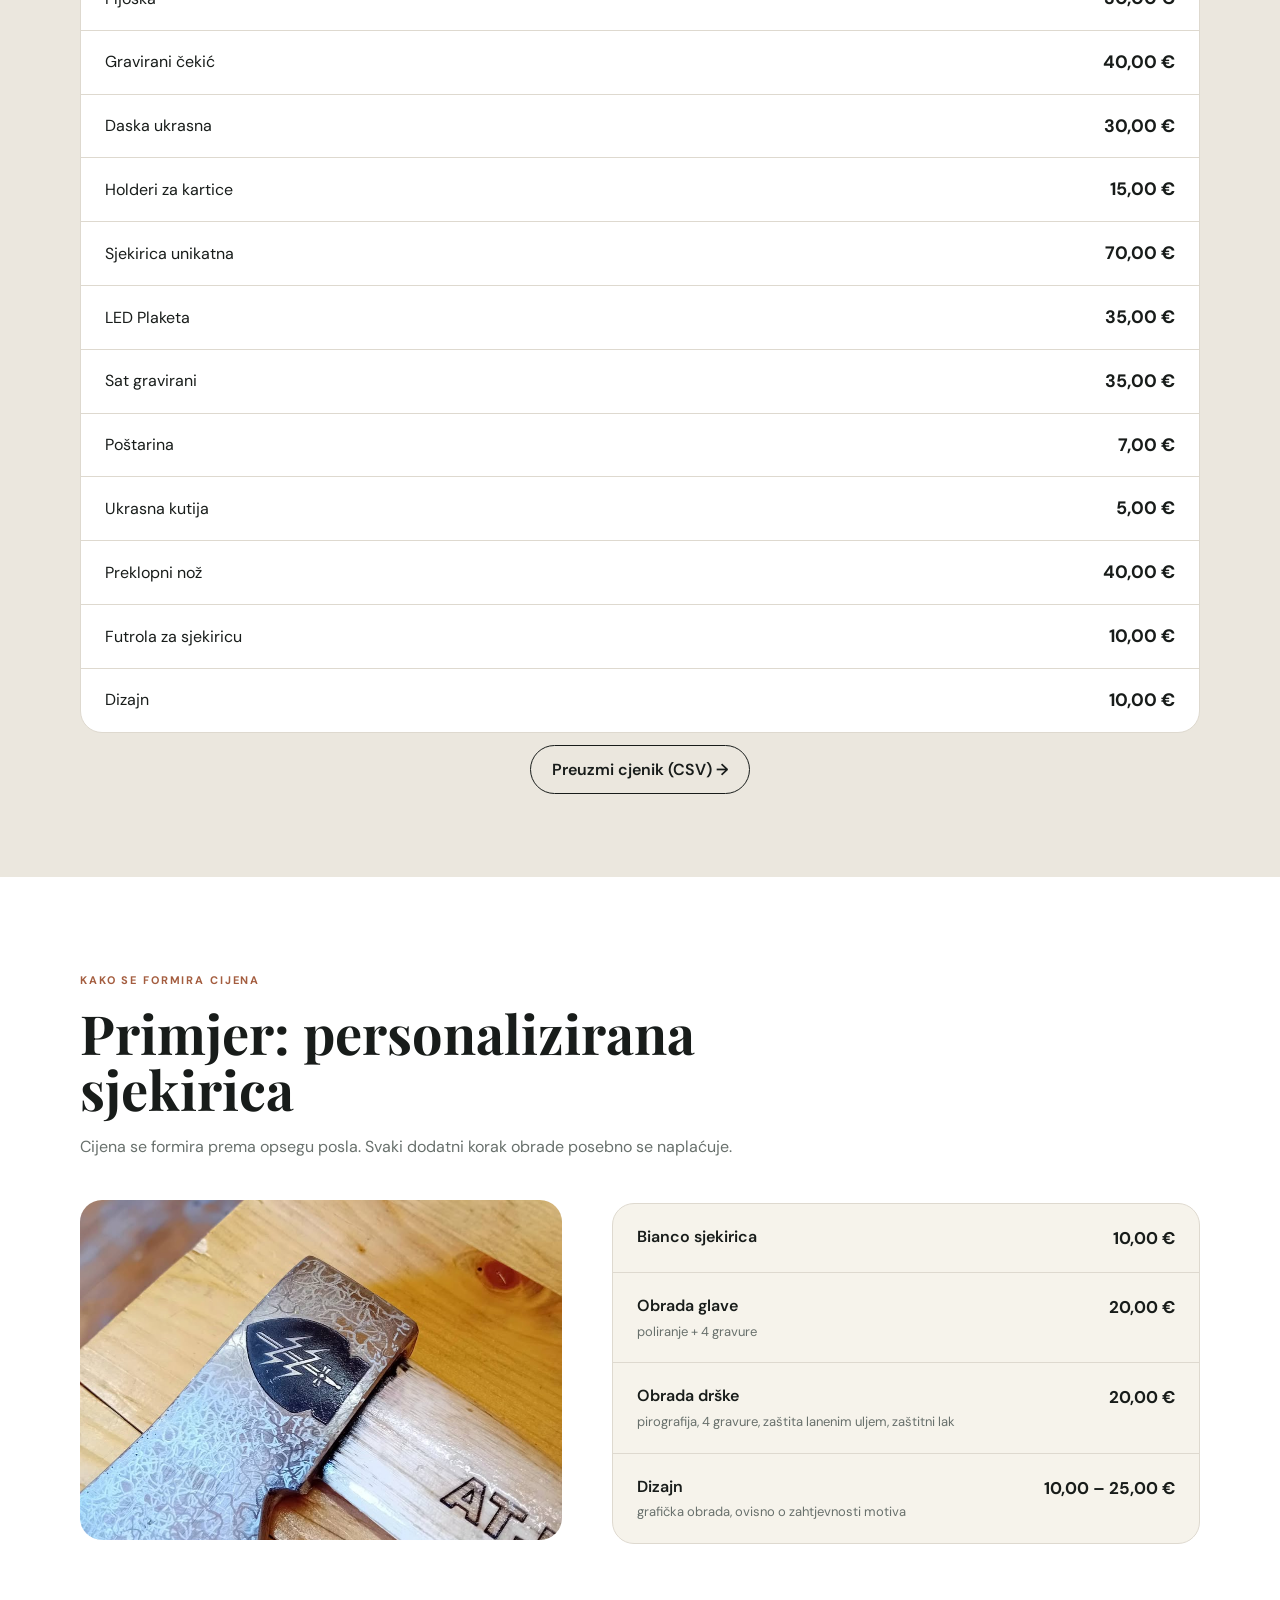
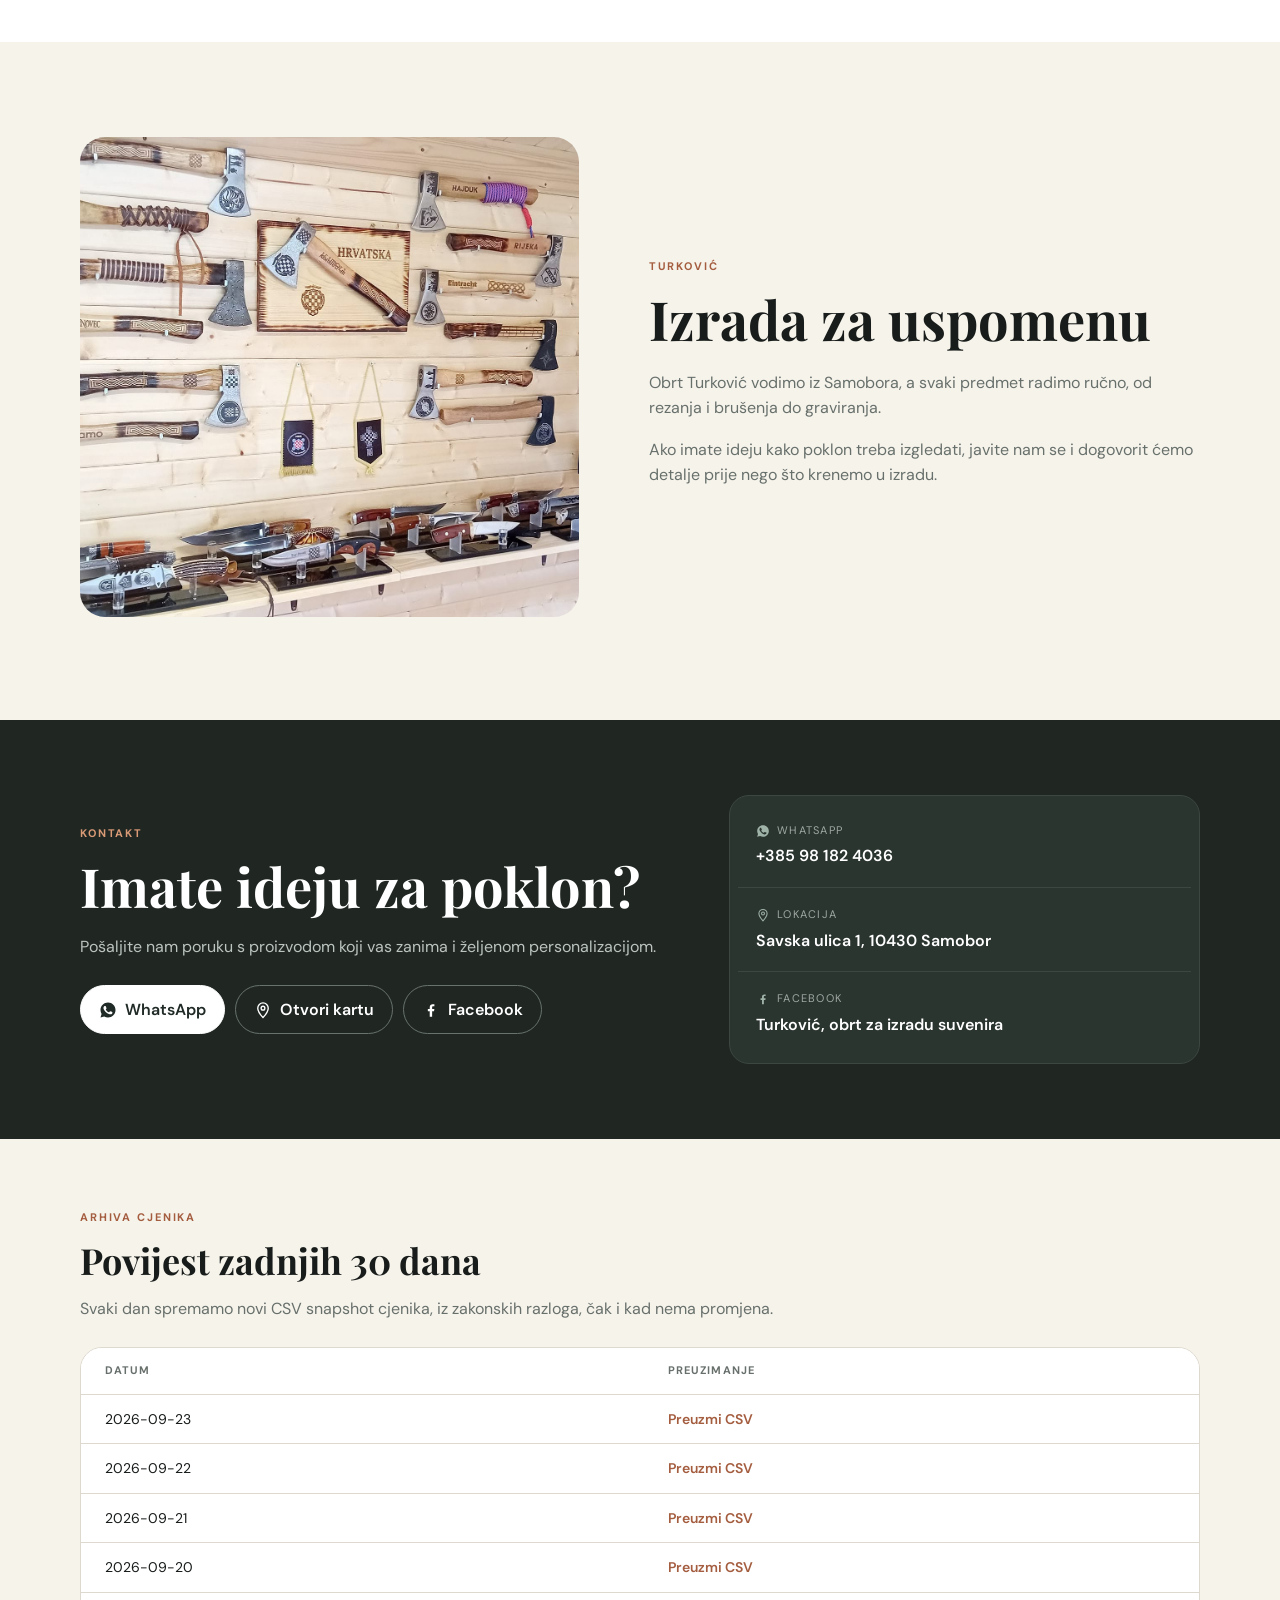
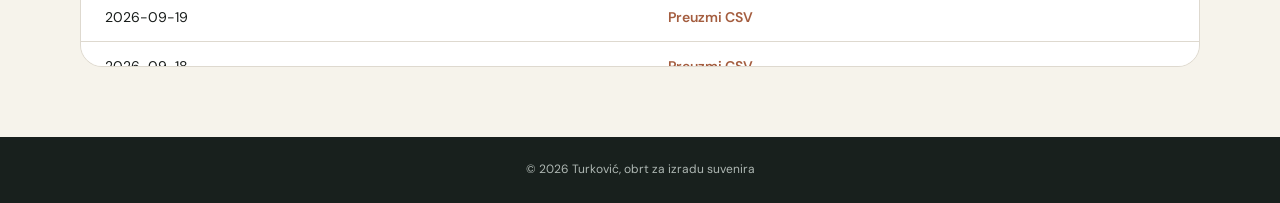
==== commit b8f3a5ee: "Dodaj CSV arhivu, formiranje cijene, mobilni meni" ====
--- a/index.html
+++ b/index.html
@@ -14,7 +14,8 @@
 <header>
 <nav class="nav wrap">
 <a class="brand" href="#"><span>TURKOVIĆ</span><small>OBRT ZA IZRADU SUVENIRA</small></a>
-<div class="links"><a href="#ponuda">Ponuda</a><a href="#cjenik">Cjenik</a><a href="#o-nama">O nama</a><a class="pill" href="#kontakt">Kontakt</a></div>
+<div class="links" id="nav-links"><a href="#ponuda">Ponuda</a><a href="#cjenik">Cjenik</a><a href="#o-nama">O nama</a><a class="pill" href="#kontakt">Kontakt</a></div>
+<button class="burger" id="burger-btn" aria-label="Otvori izbornik" aria-expanded="false"><span></span><span></span><span></span></button>
 </nav>
 </header>
 
@@ -73,18 +74,21 @@
 <div class="price-row"><span>Preklopni nož</span><strong>40,00 €</strong></div>
 <div class="price-row"><span>Futrola za sjekiricu</span><strong>10,00 €</strong></div>
 <div class="price-row"><span>Dizajn</span><strong>10,00 €</strong></div></div>
+<div class="csv-download"><a class="btn light disabled" id="csv-download-btn" href="#">Preuzmi cjenik (CSV) →</a></div>
 </div>
 </section>
 
-<section class="section archive" id="cjenik-arhiva">
+<section id="formiranje-cijene" class="section formation">
 <div class="wrap">
-<div class="heading"><div class="kicker">CJENIK U CSV OBLIKU</div><h2>Preuzmi cjenik</h2><p>Trenutni cjenik u CSV obliku, plus arhiva zadnjih 30 dana.</p></div>
-<div class="csv-download"><a class="btn dark" href="data/cjenik.csv" download>Preuzmi trenutni cjenik (CSV)</a></div>
-<div class="archive-table-wrap">
-<table class="archive-table" id="arhiva-tablica">
-<thead><tr><th>Datum</th><th>Preuzimanje</th></tr></thead>
-<tbody><tr><td colspan="2" class="archive-loading">Učitavanje arhive…</td></tr></tbody>
-</table>
+<div class="heading"><div class="kicker">KAKO SE FORMIRA CIJENA</div><h2>Primjer: personalizirana sjekirica</h2><p>Cijena se formira prema opsegu posla. Svaki dodatni korak obrade posebno se naplaćuje.</p></div>
+<div class="formation-grid">
+<div class="formation-photo"><img src="assets/axe.jpg" alt="Primjer personalizirane sjekirice"></div>
+<div class="formation-list">
+<div class="formation-row"><span>Bianco sjekirica</span><strong>10,00 €</strong></div>
+<div class="formation-row"><span>Obrada glave <small>poliranje + 4 gravure</small></span><strong>20,00 €</strong></div>
+<div class="formation-row"><span>Obrada drške <small>pirografija, 4 gravure, zaštita lanenim uljem, zaštitni lak</small></span><strong>20,00 €</strong></div>
+<div class="formation-row"><span>Dizajn <small>grafička obrada, ovisno o zahtjevnosti motiva</small></span><strong>10,00 – 25,00 €</strong></div>
+</div>
 </div>
 </div>
 </section>
@@ -117,12 +121,41 @@
     </div>
   </div>
 </section>
+
+<section class="section archive" id="cjenik-arhiva">
+<div class="wrap">
+<div class="heading small"><div class="kicker">ARHIVA CJENIKA</div><h2>Povijest zadnjih 30 dana</h2><p>Svaki dan spremamo novi CSV snapshot cjenika, iz zakonskih razloga, čak i kad nema promjena.</p></div>
+<div class="archive-table-wrap">
+<table class="archive-table" id="arhiva-tablica">
+<thead><tr><th>Datum</th><th>Preuzimanje</th></tr></thead>
+<tbody><tr><td colspan="2" class="archive-loading">Učitavanje arhive…</td></tr></tbody>
+</table>
+</div>
+</div>
+</section>
 </main>
 <footer><div class="wrap foot"><span>© 2026 Turković, obrt za izradu suvenira</span></div></footer>
 <script>
+var burger = document.getElementById('burger-btn');
+var navLinks = document.getElementById('nav-links');
+burger.addEventListener('click', function(){
+  var open = navLinks.classList.toggle('open');
+  burger.setAttribute('aria-expanded', open ? 'true' : 'false');
+});
+navLinks.querySelectorAll('a').forEach(function(a){
+  a.addEventListener('click', function(){ navLinks.classList.remove('open'); burger.setAttribute('aria-expanded','false'); });
+});
+
 fetch('data/manifest.json').then(function(r){return r.json();}).then(function(list){
   var tbody = document.querySelector('#arhiva-tablica tbody');
+  var dl = document.getElementById('csv-download-btn');
   if(!list.length){ tbody.innerHTML = '<tr><td colspan="2" class="archive-loading">Arhiva još nema zapisa.</td></tr>'; return; }
+
+  var latest = list[0];
+  dl.href = 'data/' + latest.file;
+  dl.setAttribute('download', latest.file.split('/').pop());
+  dl.classList.remove('disabled');
+
   tbody.innerHTML = '';
   list.forEach(function(item){
     var tr = document.createElement('tr');
@@ -131,7 +164,7 @@
     var tdLink = document.createElement('td');
     var a = document.createElement('a');
     a.href = 'data/' + item.file;
-    a.setAttribute('download', '');
+    a.setAttribute('download', item.file.split('/').pop());
     a.textContent = 'Preuzmi CSV';
     tdLink.appendChild(a);
     tr.appendChild(tdDate); tr.appendChild(tdLink);
--- a/style.css
+++ b/style.css
@@ -1,15 +1,16 @@
 @import url('https://fonts.googleapis.com/css2?family=DM+Sans:wght@400;500;600;700&family=Playfair+Display:wght@600;700&display=swap');
 :root{--ink:#181c1a;--muted:#68706c;--paper:#f6f3eb;--white:#fff;--accent:#a45d3f;--line:#ded9cf;--dark:#202723}
 *{box-sizing:border-box}html{scroll-behavior:smooth}body{margin:0;background:var(--paper);color:var(--ink);font-family:"DM Sans",sans-serif;line-height:1.6}a{text-decoration:none;color:inherit}.wrap{width:min(1120px,calc(100% - 40px));margin:auto}
-header{position:sticky;top:0;z-index:20;background:rgba(246,243,235,.94);backdrop-filter:blur(12px);border-bottom:1px solid var(--line)}.nav{height:78px;display:flex;align-items:center;justify-content:space-between}.brand{display:flex;flex-direction:column;font-weight:700;letter-spacing:.1em}.brand small{font-size:8px;letter-spacing:.15em;color:var(--accent);margin-top:1px}.links{display:flex;gap:25px;align-items:center;font-size:14px}.pill{border:1px solid var(--ink);border-radius:999px;padding:9px 16px}
+header{position:sticky;top:0;z-index:20;background:rgba(246,243,235,.94);backdrop-filter:blur(12px);border-bottom:1px solid var(--line)}.nav{height:78px;display:flex;align-items:center;justify-content:space-between}.brand{display:flex;flex-direction:column;font-weight:700;letter-spacing:.1em}.brand small{font-size:8px;letter-spacing:.15em;color:var(--accent);margin-top:1px}.links{display:flex;gap:25px;align-items:center;font-size:14px}.pill{border:1px solid var(--ink);border-radius:999px;padding:9px 16px}.burger{display:none;width:38px;height:38px;border:1px solid var(--line);border-radius:10px;background:#fff;flex-direction:column;align-items:center;justify-content:center;gap:4px;cursor:pointer}.burger span{display:block;width:18px;height:2px;background:var(--ink)}
 .hero{padding:82px 0 75px}.hero-grid{display:grid;grid-template-columns:1.05fr .95fr;gap:65px;align-items:center}.kicker{font-size:11px;font-weight:700;letter-spacing:.17em;color:var(--accent);margin-bottom:15px}.hero h1,h2{font-family:"Playfair Display",serif;line-height:1.05}.hero h1{font-size:clamp(50px,7vw,78px);letter-spacing:-.04em;margin:0}.hero h1 em{font-style:normal;color:var(--accent)}.lead{font-size:18px;color:var(--muted);max-width:600px;margin:25px 0 30px}.actions{display:flex;gap:12px;flex-wrap:wrap}.btn{padding:13px 21px;border-radius:999px;border:1px solid var(--ink);font-weight:600}.dark{background:var(--dark);color:#fff}.light{background:transparent}.hero-photo{position:relative;background:#e3ddd2;border-radius:28px;padding:12px;overflow:hidden}.hero-photo img{display:block;width:100%;height:520px;object-fit:cover;border-radius:20px}.hero-photo span{position:absolute;left:27px;bottom:27px;background:#fff;border-radius:999px;padding:7px 12px;font-size:10px;font-weight:700}
 .section{padding:95px 0}.heading{max-width:720px;margin-bottom:40px}.heading h2{font-size:clamp(38px,5vw,54px);margin:0}.heading p{color:var(--muted)}.feature-grid{display:grid;grid-template-columns:repeat(3,1fr);gap:18px}.feature-grid article{background:#fff;border:1px solid var(--line);border-radius:20px;overflow:hidden}.feature-grid img{display:block;width:100%;height:290px;object-fit:cover}.feature-grid h3{font-size:21px;margin:23px 25px 7px}.feature-grid p{color:var(--muted);margin:0 25px 27px}
 .gallery{background:#fff}.gallery-grid{display:grid;grid-template-columns:1.2fr .8fr .8fr;grid-template-rows:260px 260px;gap:14px}.gallery-grid img{width:100%;height:100%;object-fit:cover;border-radius:17px}.gallery-grid img:first-child{grid-row:span 2}.gallery-grid img:last-child{grid-column:2 / 4}
-.pricing{background:#ebe7de}.price-list{background:#fff;border:1px solid var(--line);border-radius:22px;overflow:hidden}.price-row{display:grid;grid-template-columns:1fr 150px;gap:20px;padding:17px 24px;border-bottom:1px solid var(--line);align-items:center}.price-row:last-child{border-bottom:0}.price-row strong{text-align:right;font-size:18px}
-.archive{background:var(--paper)}.csv-download{margin-bottom:30px}.archive-table-wrap{background:#fff;border:1px solid var(--line);border-radius:22px;overflow:hidden}.archive-table{width:100%;border-collapse:collapse}.archive-table th{text-align:left;font-size:11px;letter-spacing:.1em;text-transform:uppercase;color:var(--muted);padding:14px 24px;border-bottom:1px solid var(--line)}.archive-table td{padding:13px 24px;border-bottom:1px solid var(--line);font-size:14px}.archive-table tr:last-child td{border-bottom:0}.archive-table td a{color:var(--accent);font-weight:600}.archive-loading{color:var(--muted);text-align:center}
+.pricing{background:#ebe7de}.price-list{background:#fff;border:1px solid var(--line);border-radius:22px;overflow:hidden}.price-row{display:grid;grid-template-columns:1fr 150px;gap:20px;padding:17px 24px;border-bottom:1px solid var(--line);align-items:center}.price-row:last-child{border-bottom:0}.price-row strong{text-align:right;font-size:18px}.csv-download{margin-top:24px;text-align:center}.btn.disabled{opacity:.45;pointer-events:none}
+.formation{background:#fff}.formation-grid{display:grid;grid-template-columns:.9fr 1.1fr;gap:50px;align-items:center}.formation-photo img{width:100%;height:340px;object-fit:cover;border-radius:22px}.formation-list{background:var(--paper);border:1px solid var(--line);border-radius:22px;overflow:hidden}.formation-row{display:grid;grid-template-columns:1fr auto;gap:20px;padding:20px 24px;border-bottom:1px solid var(--line);align-items:start}.formation-row:last-child{border-bottom:0}.formation-row span{display:flex;flex-direction:column;gap:3px;font-weight:600}.formation-row span small{font-weight:400;color:var(--muted);font-size:13px}.formation-row strong{white-space:nowrap;font-size:17px;padding-top:1px}
+.archive{background:var(--paper);padding:70px 0}.heading.small{margin-bottom:26px}.heading.small h2{font-size:clamp(28px,3.6vw,36px)}.archive-table-wrap{background:#fff;border:1px solid var(--line);border-radius:22px;overflow:hidden;max-height:320px;overflow-y:auto}.archive-table{width:100%;border-collapse:collapse}.archive-table thead th{position:sticky;top:0;background:#fff;z-index:1}.archive-table th{text-align:left;font-size:11px;letter-spacing:.1em;text-transform:uppercase;color:var(--muted);padding:14px 24px;border-bottom:1px solid var(--line)}.archive-table td{padding:13px 24px;border-bottom:1px solid var(--line);font-size:14px}.archive-table tr:last-child td{border-bottom:0}.archive-table td a{color:var(--accent);font-weight:600}.archive-loading{color:var(--muted);text-align:center}
 .about{background:var(--paper)}.about-grid{display:grid;grid-template-columns:.95fr 1.05fr;gap:70px;align-items:center}.about-photo img{width:100%;height:480px;object-fit:cover;border-radius:25px}.about h2{font-size:clamp(38px,5vw,54px);margin:0 0 22px}.about p{color:var(--muted)}.address{margin-top:28px;border-left:2px solid var(--accent);padding-left:17px;display:flex;flex-direction:column;gap:4px}.address span{color:var(--muted)}
 .contact{background:var(--dark);color:#fff;padding:75px 0}.contact-grid{display:grid;grid-template-columns:1fr .8fr;gap:60px;align-items:center}.contact h2{font-size:clamp(38px,5vw,54px);margin:0 0 20px}.contact p{color:#bcc4c0}.contact .kicker{color:#d99a76}.contact-card{background:#2b3530;border:1px solid #3d4742;border-radius:20px;padding:8px}.contact-card div{padding:18px;border-bottom:1px solid #3d4742;display:flex;flex-direction:column;gap:4px}.contact-card div:last-child{border-bottom:0}.contact-card span{font-size:11px;letter-spacing:.12em;text-transform:uppercase;color:#9fa8a3}.contact-card a,.contact-card strong{font-weight:600}
 footer{background:#18201d;color:#aeb7b3}.foot{padding:23px 0;display:flex;justify-content:center;font-size:12px}.foot a{color:#fff}.foot-fb{display:inline-flex;align-items:center;gap:6px}
-@media(max-width:800px){.links a:not(.pill){display:none}.hero{padding:55px 0}.hero-grid,.about-grid,.contact-grid{grid-template-columns:1fr;gap:35px}.hero-photo img{height:420px}.feature-grid{grid-template-columns:1fr}.section{padding:70px 0}.gallery-grid{grid-template-columns:1fr 1fr;grid-template-rows:230px 230px}.gallery-grid img:first-child{grid-row:span 1}.gallery-grid img:last-child{grid-column:auto}.price-row{grid-template-columns:1fr 110px}.about-photo img{height:360px}.contact{padding:65px 0}.foot{flex-direction:column;gap:6px}}
+@media(max-width:800px){.burger{display:flex}.links{position:fixed;top:78px;left:0;right:0;background:#fff;border-bottom:1px solid var(--line);flex-direction:column;align-items:stretch;gap:0;padding:0;max-height:0;overflow:hidden;transition:max-height .25s ease}.links.open{max-height:280px;padding:8px 0}.links a{padding:14px 24px;border-bottom:1px solid var(--line)}.links a.pill{border:0;border-radius:0;margin:8px 24px;border:1px solid var(--ink)}.hero{padding:55px 0}.hero-grid,.about-grid,.contact-grid,.formation-grid{grid-template-columns:1fr;gap:35px}.formation-photo img{height:260px}.hero-photo img{height:420px}.feature-grid{grid-template-columns:1fr}.section{padding:70px 0}.gallery-grid{grid-template-columns:1fr 1fr;grid-template-rows:230px 230px}.gallery-grid img:first-child{grid-row:span 1}.gallery-grid img:last-child{grid-column:auto}.price-row{grid-template-columns:1fr 110px}.about-photo img{height:360px}.contact{padding:65px 0}.foot{flex-direction:column;gap:6px}.contact-actions{flex-direction:column;align-items:stretch}.contact-actions .contact-button{justify-content:center}}
 
 .contact-actions{display:flex;gap:10px;flex-wrap:wrap;margin-top:25px}.contact-button{display:inline-flex;align-items:center;gap:8px;border:1px solid #69736e;color:#fff;border-radius:999px;padding:11px 18px;font-weight:600}.contact-button.whatsapp{background:#fff;color:#202a26;border-color:#fff}.contact-card span{display:flex;align-items:center;gap:7px}.contact-card span svg{flex-shrink:0;color:#9fb3a8}
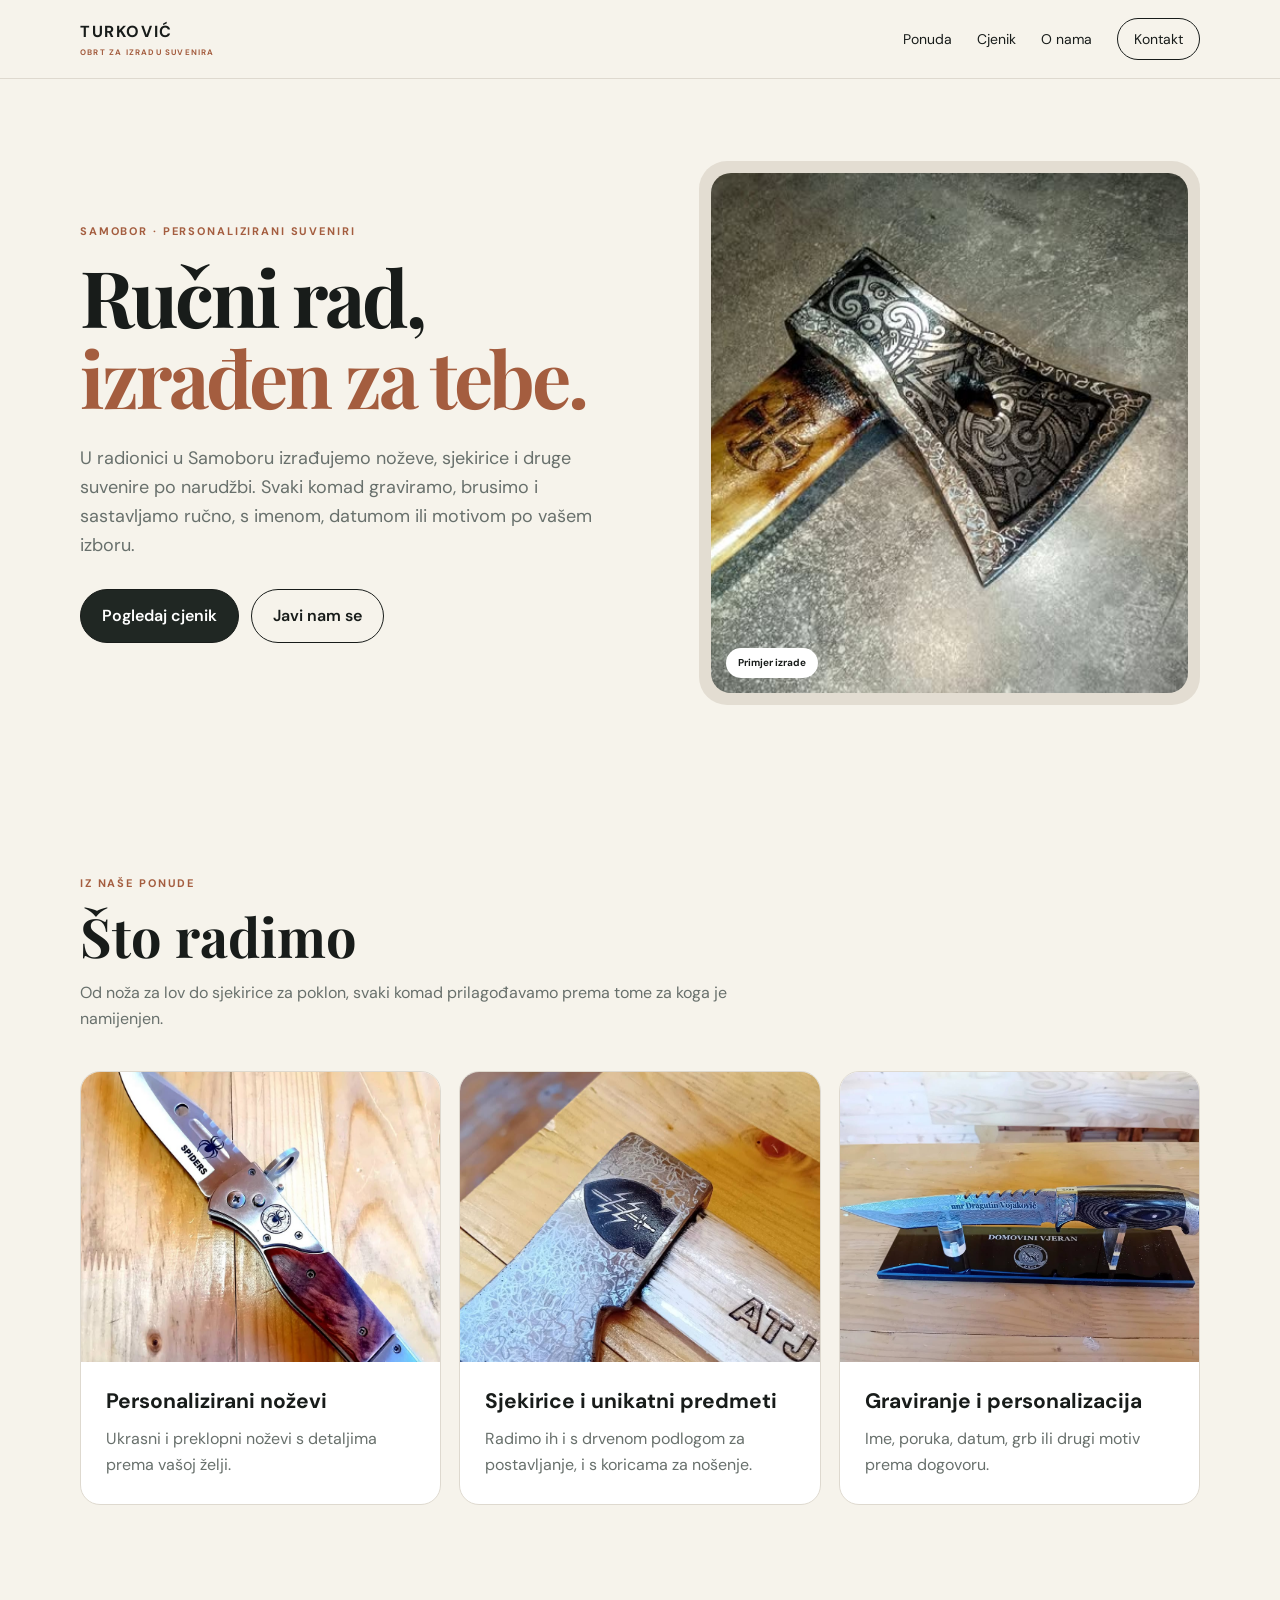
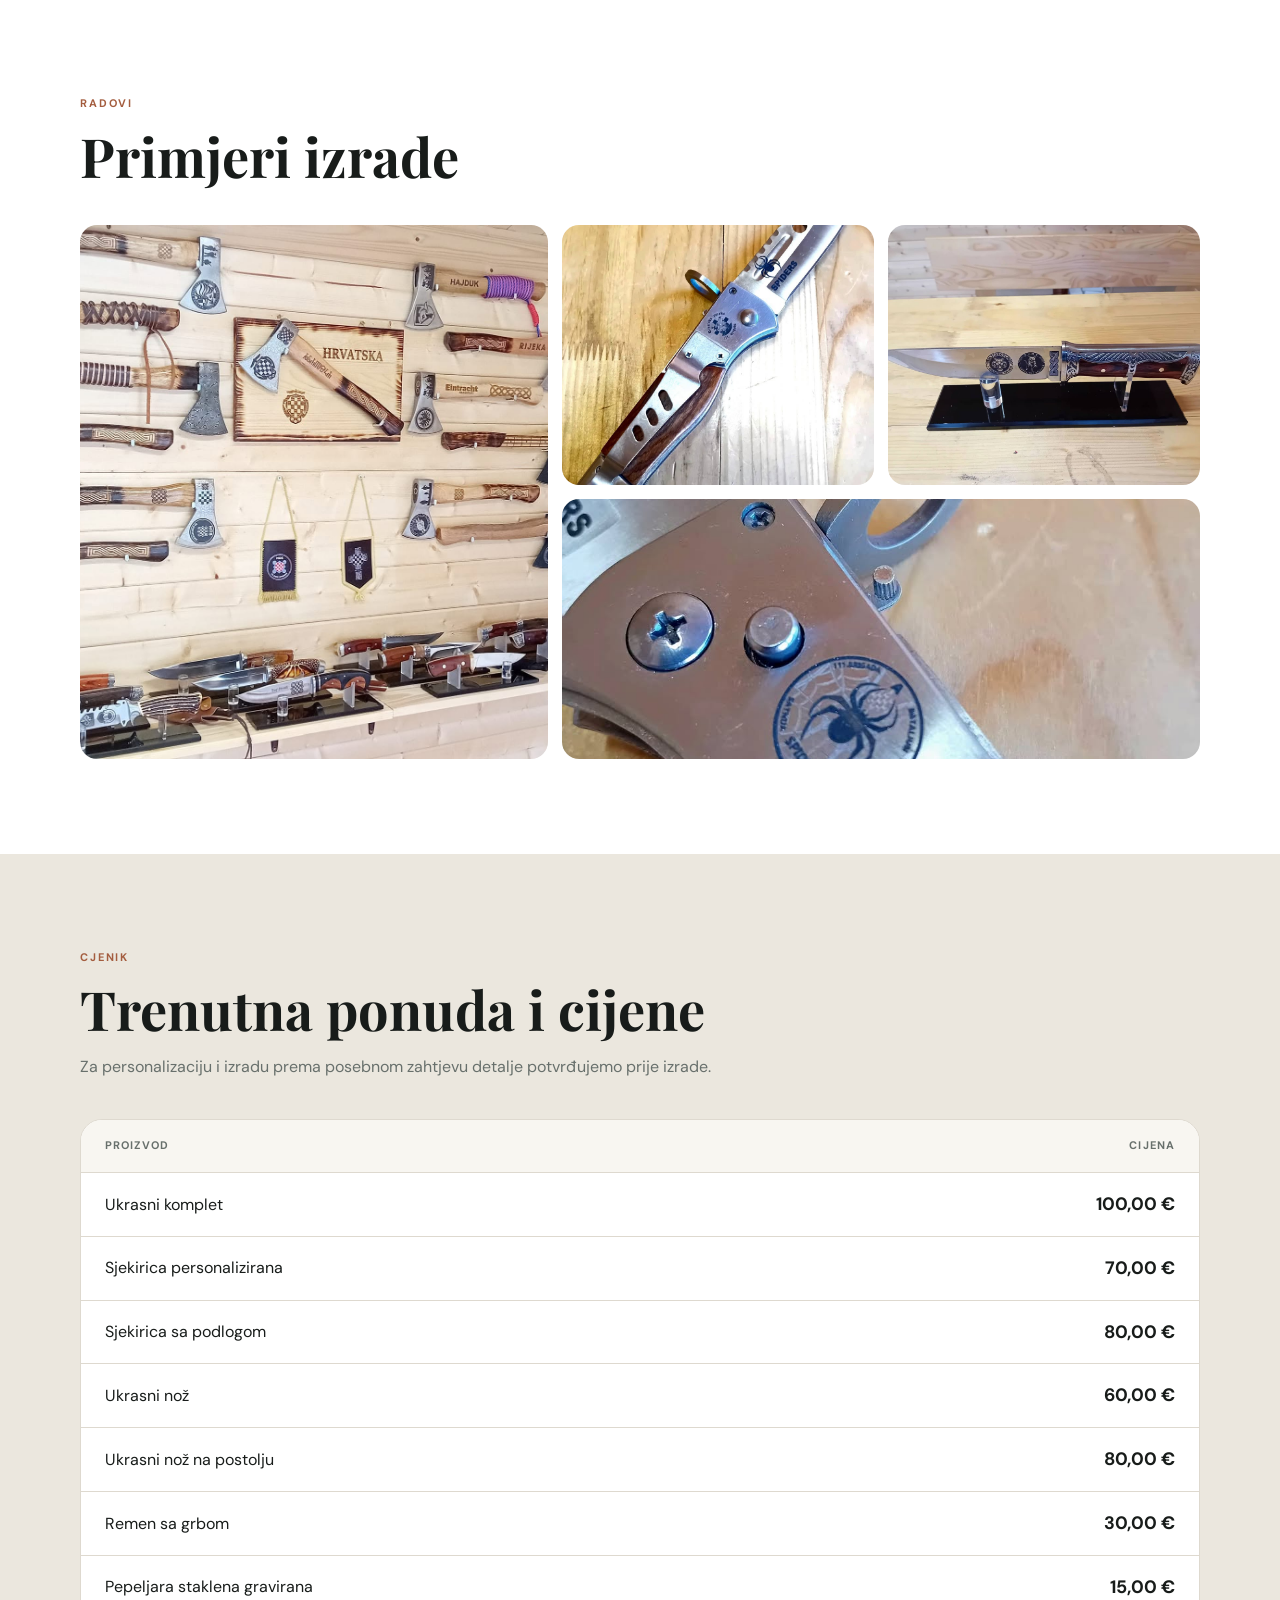
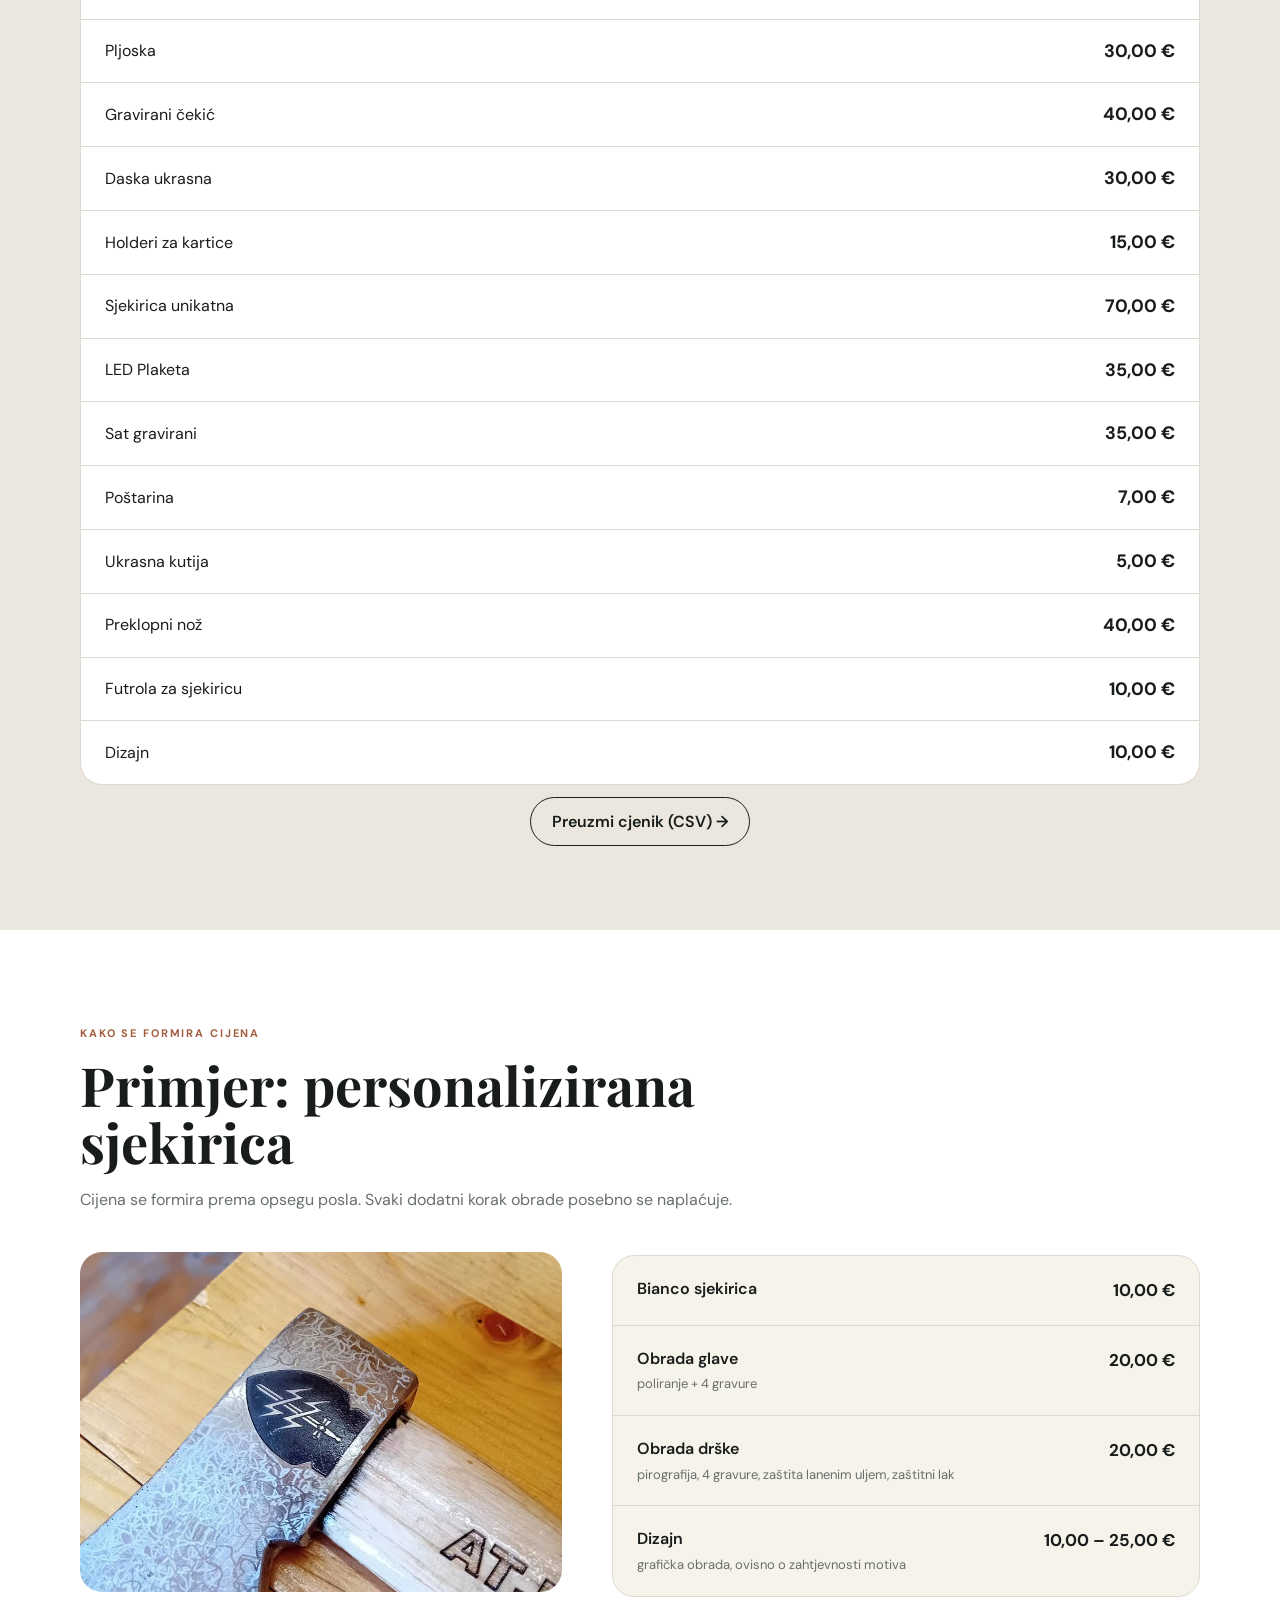
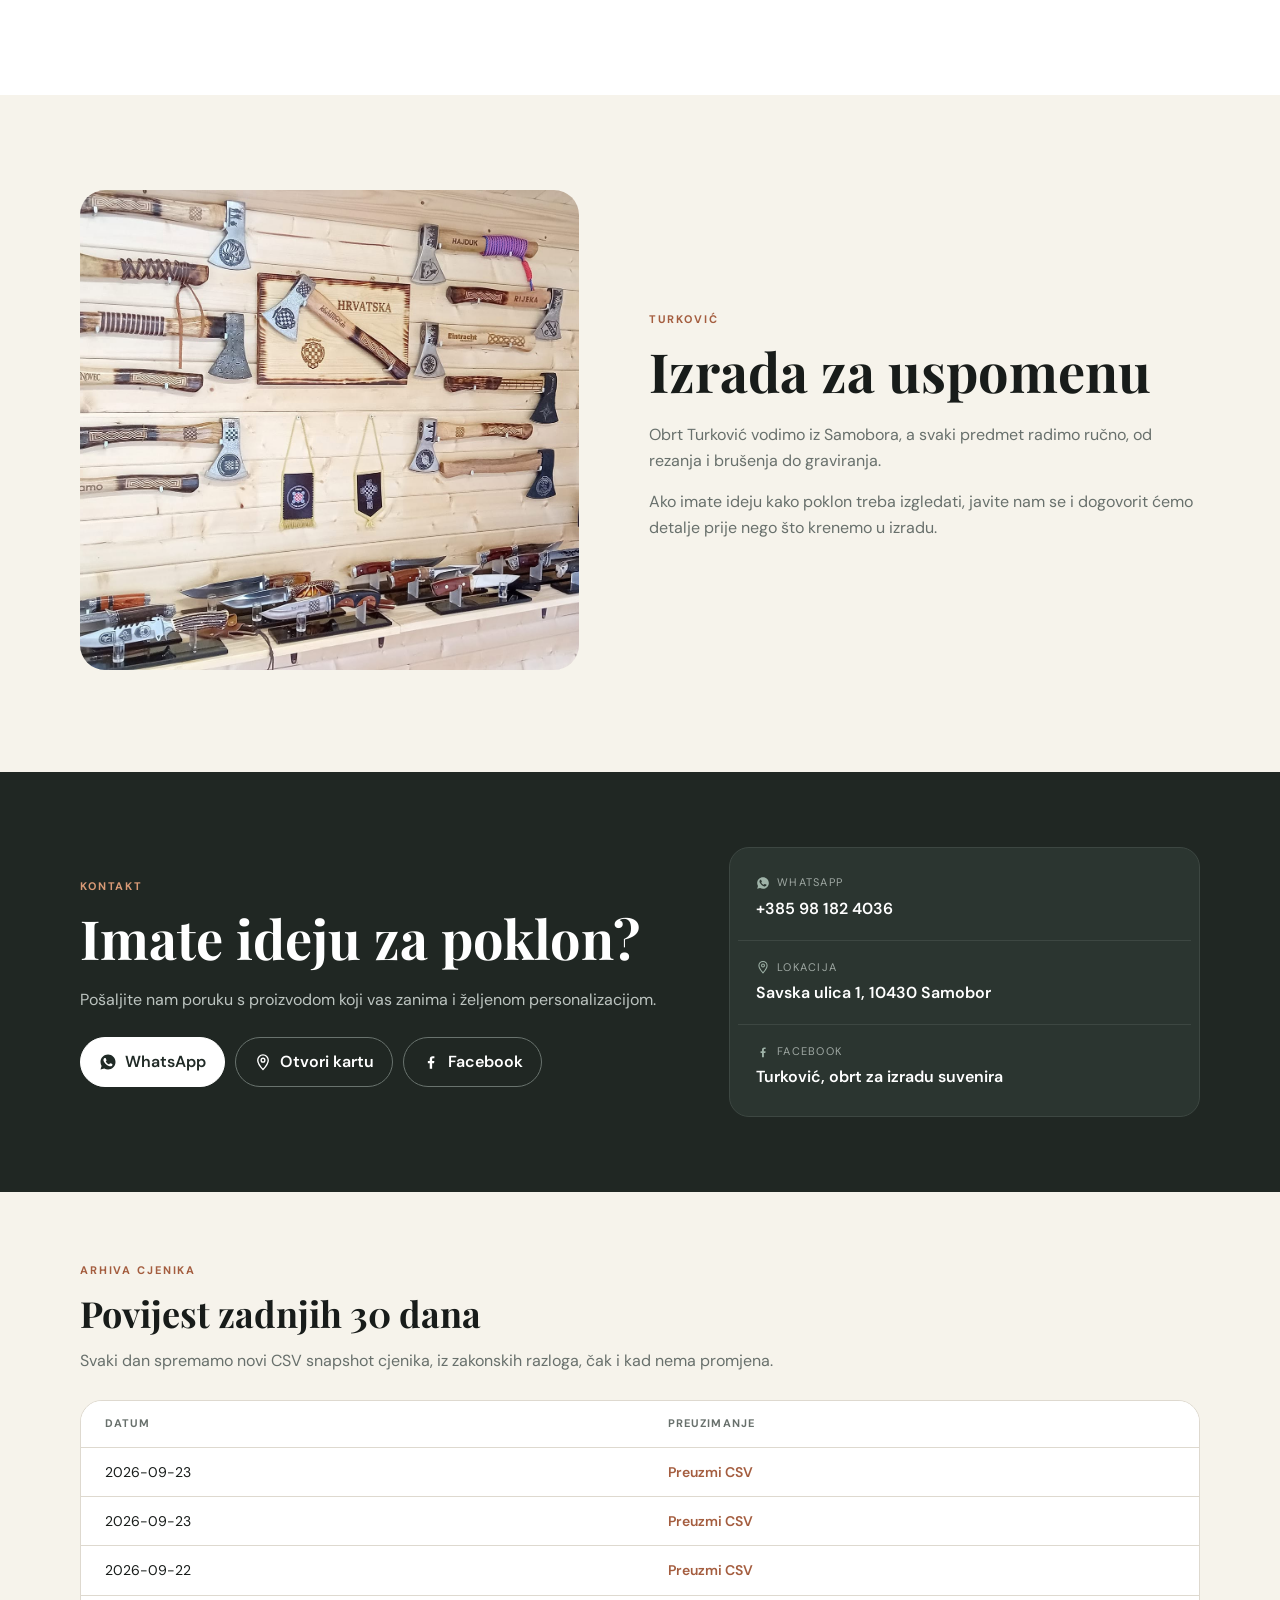
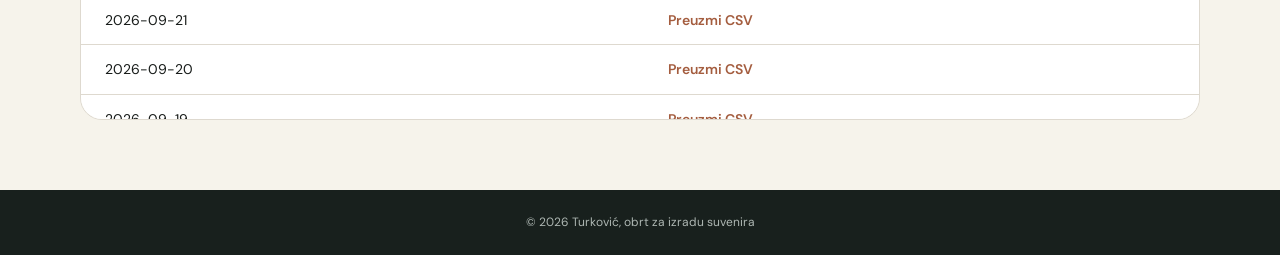
==== commit 87b36c12: "Styling" ====
--- a/index.html
+++ b/index.html
@@ -55,7 +55,8 @@
 <section id="cjenik" class="section pricing">
 <div class="wrap">
 <div class="heading"><div class="kicker">CJENIK</div><h2>Trenutna ponuda i cijene</h2><p>Za personalizaciju i izradu prema posebnom zahtjevu detalje potvrđujemo prije izrade.</p></div>
-<div class="price-list"><div class="price-row"><span>Ukrasni komplet</span><strong>100,00 €</strong></div>
+<div class="price-list"><div class="price-row price-head"><span>Proizvod</span><strong>Cijena</strong></div>
+<div class="price-row"><span>Ukrasni komplet</span><strong>100,00 €</strong></div>
 <div class="price-row"><span>Sjekirica  personalizirana</span><strong>70,00 €</strong></div>
 <div class="price-row"><span>Sjekirica sa podlogom</span><strong>80,00 €</strong></div>
 <div class="price-row"><span>Ukrasni nož</span><strong>60,00 €</strong></div>
--- a/style.css
+++ b/style.css
@@ -5,12 +5,12 @@
 .hero{padding:82px 0 75px}.hero-grid{display:grid;grid-template-columns:1.05fr .95fr;gap:65px;align-items:center}.kicker{font-size:11px;font-weight:700;letter-spacing:.17em;color:var(--accent);margin-bottom:15px}.hero h1,h2{font-family:"Playfair Display",serif;line-height:1.05}.hero h1{font-size:clamp(50px,7vw,78px);letter-spacing:-.04em;margin:0}.hero h1 em{font-style:normal;color:var(--accent)}.lead{font-size:18px;color:var(--muted);max-width:600px;margin:25px 0 30px}.actions{display:flex;gap:12px;flex-wrap:wrap}.btn{padding:13px 21px;border-radius:999px;border:1px solid var(--ink);font-weight:600}.dark{background:var(--dark);color:#fff}.light{background:transparent}.hero-photo{position:relative;background:#e3ddd2;border-radius:28px;padding:12px;overflow:hidden}.hero-photo img{display:block;width:100%;height:520px;object-fit:cover;border-radius:20px}.hero-photo span{position:absolute;left:27px;bottom:27px;background:#fff;border-radius:999px;padding:7px 12px;font-size:10px;font-weight:700}
 .section{padding:95px 0}.heading{max-width:720px;margin-bottom:40px}.heading h2{font-size:clamp(38px,5vw,54px);margin:0}.heading p{color:var(--muted)}.feature-grid{display:grid;grid-template-columns:repeat(3,1fr);gap:18px}.feature-grid article{background:#fff;border:1px solid var(--line);border-radius:20px;overflow:hidden}.feature-grid img{display:block;width:100%;height:290px;object-fit:cover}.feature-grid h3{font-size:21px;margin:23px 25px 7px}.feature-grid p{color:var(--muted);margin:0 25px 27px}
 .gallery{background:#fff}.gallery-grid{display:grid;grid-template-columns:1.2fr .8fr .8fr;grid-template-rows:260px 260px;gap:14px}.gallery-grid img{width:100%;height:100%;object-fit:cover;border-radius:17px}.gallery-grid img:first-child{grid-row:span 2}.gallery-grid img:last-child{grid-column:2 / 4}
-.pricing{background:#ebe7de}.price-list{background:#fff;border:1px solid var(--line);border-radius:22px;overflow:hidden}.price-row{display:grid;grid-template-columns:1fr 150px;gap:20px;padding:17px 24px;border-bottom:1px solid var(--line);align-items:center}.price-row:last-child{border-bottom:0}.price-row strong{text-align:right;font-size:18px}.csv-download{margin-top:24px;text-align:center}.btn.disabled{opacity:.45;pointer-events:none}
+.pricing{background:#ebe7de}.price-list{background:#fff;border:1px solid var(--line);border-radius:22px;overflow:hidden}.price-row{display:grid;grid-template-columns:1fr 150px;gap:20px;padding:17px 24px;border-bottom:1px solid var(--line);align-items:center}.price-row:last-child{border-bottom:0}.price-row strong{text-align:right;font-size:18px}.price-head{background:#f8f6f1}.price-head span,.price-head strong{font-size:11px;letter-spacing:.1em;text-transform:uppercase;color:var(--muted);font-weight:700}.csv-download{margin-top:24px;text-align:center}.btn.disabled{opacity:.45;pointer-events:none}
 .formation{background:#fff}.formation-grid{display:grid;grid-template-columns:.9fr 1.1fr;gap:50px;align-items:center}.formation-photo img{width:100%;height:340px;object-fit:cover;border-radius:22px}.formation-list{background:var(--paper);border:1px solid var(--line);border-radius:22px;overflow:hidden}.formation-row{display:grid;grid-template-columns:1fr auto;gap:20px;padding:20px 24px;border-bottom:1px solid var(--line);align-items:start}.formation-row:last-child{border-bottom:0}.formation-row span{display:flex;flex-direction:column;gap:3px;font-weight:600}.formation-row span small{font-weight:400;color:var(--muted);font-size:13px}.formation-row strong{white-space:nowrap;font-size:17px;padding-top:1px}
 .archive{background:var(--paper);padding:70px 0}.heading.small{margin-bottom:26px}.heading.small h2{font-size:clamp(28px,3.6vw,36px)}.archive-table-wrap{background:#fff;border:1px solid var(--line);border-radius:22px;overflow:hidden;max-height:320px;overflow-y:auto}.archive-table{width:100%;border-collapse:collapse}.archive-table thead th{position:sticky;top:0;background:#fff;z-index:1}.archive-table th{text-align:left;font-size:11px;letter-spacing:.1em;text-transform:uppercase;color:var(--muted);padding:14px 24px;border-bottom:1px solid var(--line)}.archive-table td{padding:13px 24px;border-bottom:1px solid var(--line);font-size:14px}.archive-table tr:last-child td{border-bottom:0}.archive-table td a{color:var(--accent);font-weight:600}.archive-loading{color:var(--muted);text-align:center}
 .about{background:var(--paper)}.about-grid{display:grid;grid-template-columns:.95fr 1.05fr;gap:70px;align-items:center}.about-photo img{width:100%;height:480px;object-fit:cover;border-radius:25px}.about h2{font-size:clamp(38px,5vw,54px);margin:0 0 22px}.about p{color:var(--muted)}.address{margin-top:28px;border-left:2px solid var(--accent);padding-left:17px;display:flex;flex-direction:column;gap:4px}.address span{color:var(--muted)}
 .contact{background:var(--dark);color:#fff;padding:75px 0}.contact-grid{display:grid;grid-template-columns:1fr .8fr;gap:60px;align-items:center}.contact h2{font-size:clamp(38px,5vw,54px);margin:0 0 20px}.contact p{color:#bcc4c0}.contact .kicker{color:#d99a76}.contact-card{background:#2b3530;border:1px solid #3d4742;border-radius:20px;padding:8px}.contact-card div{padding:18px;border-bottom:1px solid #3d4742;display:flex;flex-direction:column;gap:4px}.contact-card div:last-child{border-bottom:0}.contact-card span{font-size:11px;letter-spacing:.12em;text-transform:uppercase;color:#9fa8a3}.contact-card a,.contact-card strong{font-weight:600}
 footer{background:#18201d;color:#aeb7b3}.foot{padding:23px 0;display:flex;justify-content:center;font-size:12px}.foot a{color:#fff}.foot-fb{display:inline-flex;align-items:center;gap:6px}
-@media(max-width:800px){.burger{display:flex}.links{position:fixed;top:78px;left:0;right:0;background:#fff;border-bottom:1px solid var(--line);flex-direction:column;align-items:stretch;gap:0;padding:0;max-height:0;overflow:hidden;transition:max-height .25s ease}.links.open{max-height:280px;padding:8px 0}.links a{padding:14px 24px;border-bottom:1px solid var(--line)}.links a.pill{border:0;border-radius:0;margin:8px 24px;border:1px solid var(--ink)}.hero{padding:55px 0}.hero-grid,.about-grid,.contact-grid,.formation-grid{grid-template-columns:1fr;gap:35px}.formation-photo img{height:260px}.hero-photo img{height:420px}.feature-grid{grid-template-columns:1fr}.section{padding:70px 0}.gallery-grid{grid-template-columns:1fr 1fr;grid-template-rows:230px 230px}.gallery-grid img:first-child{grid-row:span 1}.gallery-grid img:last-child{grid-column:auto}.price-row{grid-template-columns:1fr 110px}.about-photo img{height:360px}.contact{padding:65px 0}.foot{flex-direction:column;gap:6px}.contact-actions{flex-direction:column;align-items:stretch}.contact-actions .contact-button{justify-content:center}}
+@media(max-width:800px){.burger{display:flex}.links{position:fixed;top:78px;left:0;right:0;background:#fff;border-bottom:1px solid var(--line);flex-direction:column;align-items:stretch;gap:0;padding:0;max-height:0;overflow:hidden;transition:max-height .25s ease}.links.open{max-height:280px;padding:8px 0}.links a{padding:14px 24px;border-bottom:1px solid var(--line)}.links a:last-child{border-bottom:0}.links a.pill{border:0;border-bottom:1px solid var(--line);border-radius:0;margin:0;padding:14px 24px}.links a.pill:last-child{border-bottom:0}.hero{padding:55px 0}.hero-grid,.about-grid,.contact-grid,.formation-grid{grid-template-columns:1fr;gap:35px}.formation-photo img{height:260px}.hero-photo img{height:420px}.feature-grid{grid-template-columns:1fr}.section{padding:70px 0}.gallery-grid{grid-template-columns:1fr 1fr;grid-template-rows:230px 230px}.gallery-grid img:first-child{grid-row:span 1}.gallery-grid img:last-child{grid-column:auto}.price-row{grid-template-columns:1fr 110px}.about-photo img{height:360px}.contact{padding:65px 0}.foot{flex-direction:column;gap:6px}.contact-actions{flex-direction:column;align-items:stretch}.contact-actions .contact-button{justify-content:center}}
 
 .contact-actions{display:flex;gap:10px;flex-wrap:wrap;margin-top:25px}.contact-button{display:inline-flex;align-items:center;gap:8px;border:1px solid #69736e;color:#fff;border-radius:999px;padding:11px 18px;font-weight:600}.contact-button.whatsapp{background:#fff;color:#202a26;border-color:#fff}.contact-card span{display:flex;align-items:center;gap:7px}.contact-card span svg{flex-shrink:0;color:#9fb3a8}
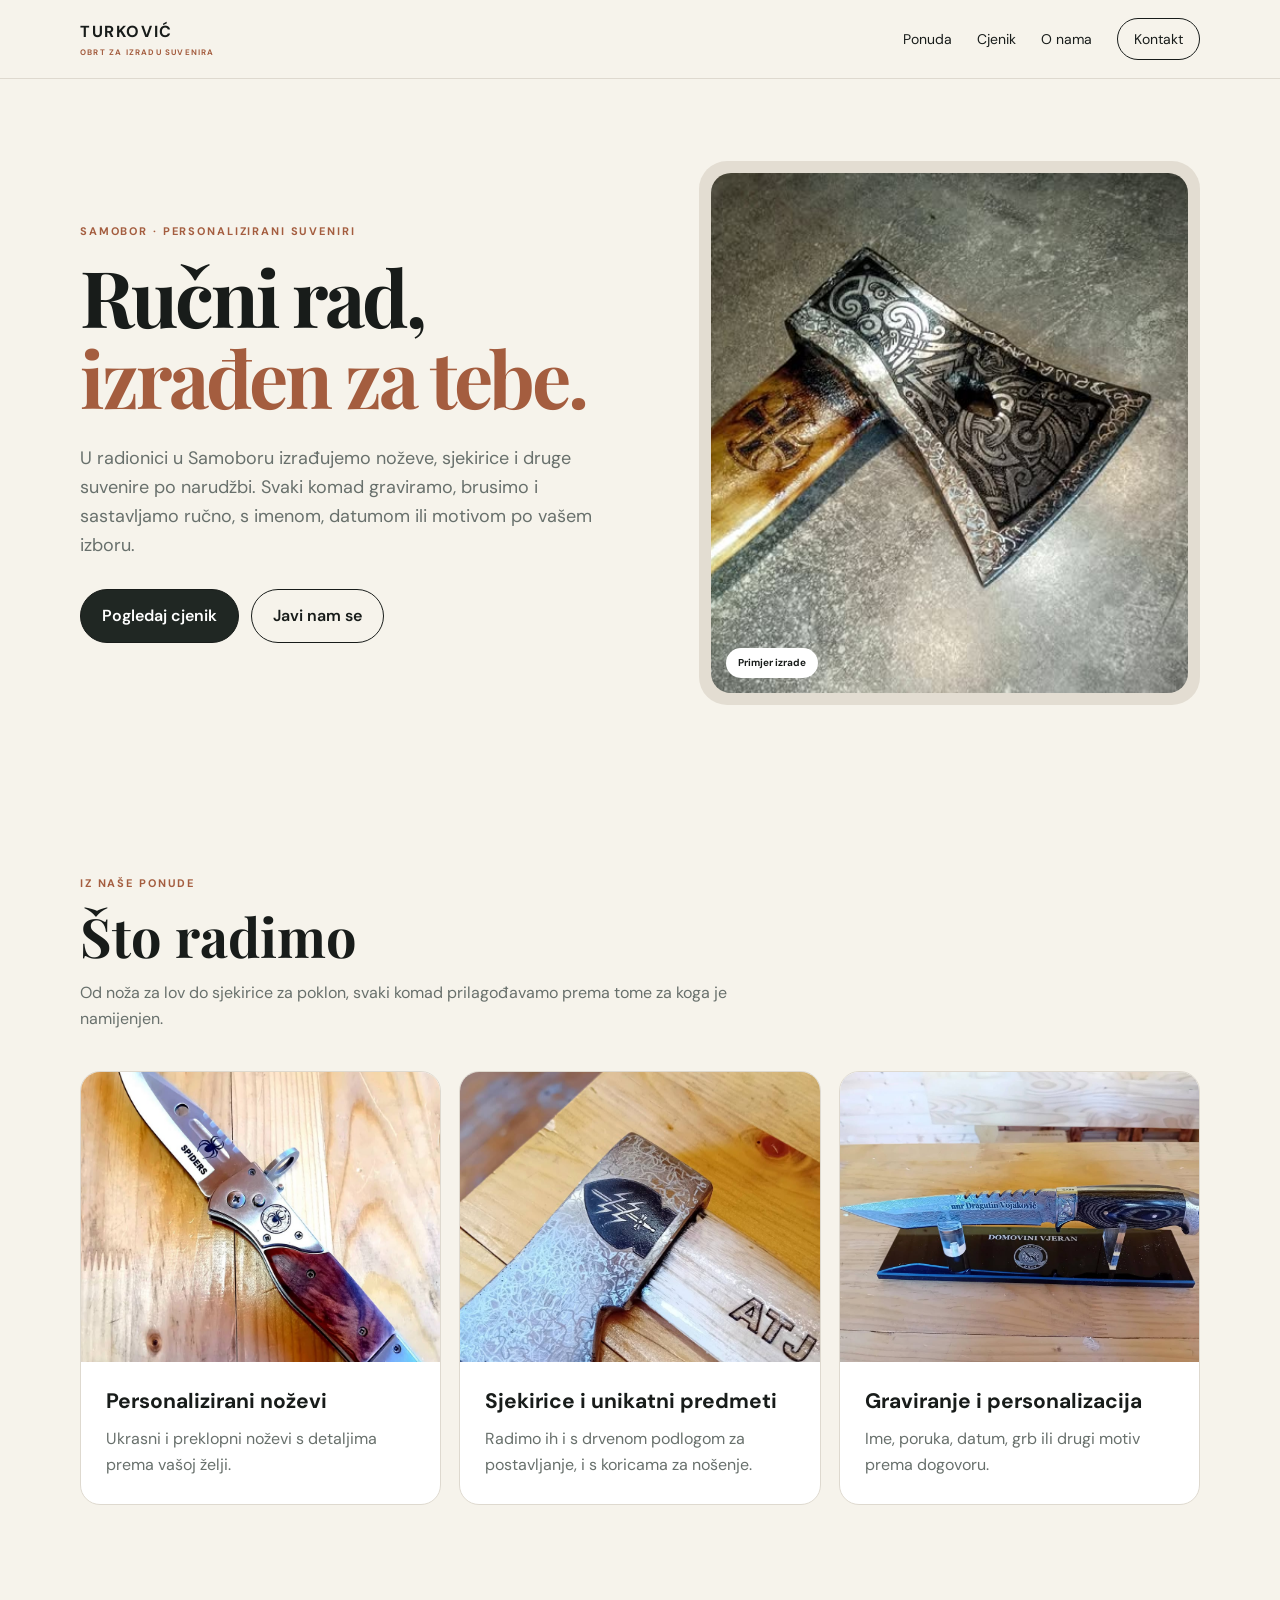
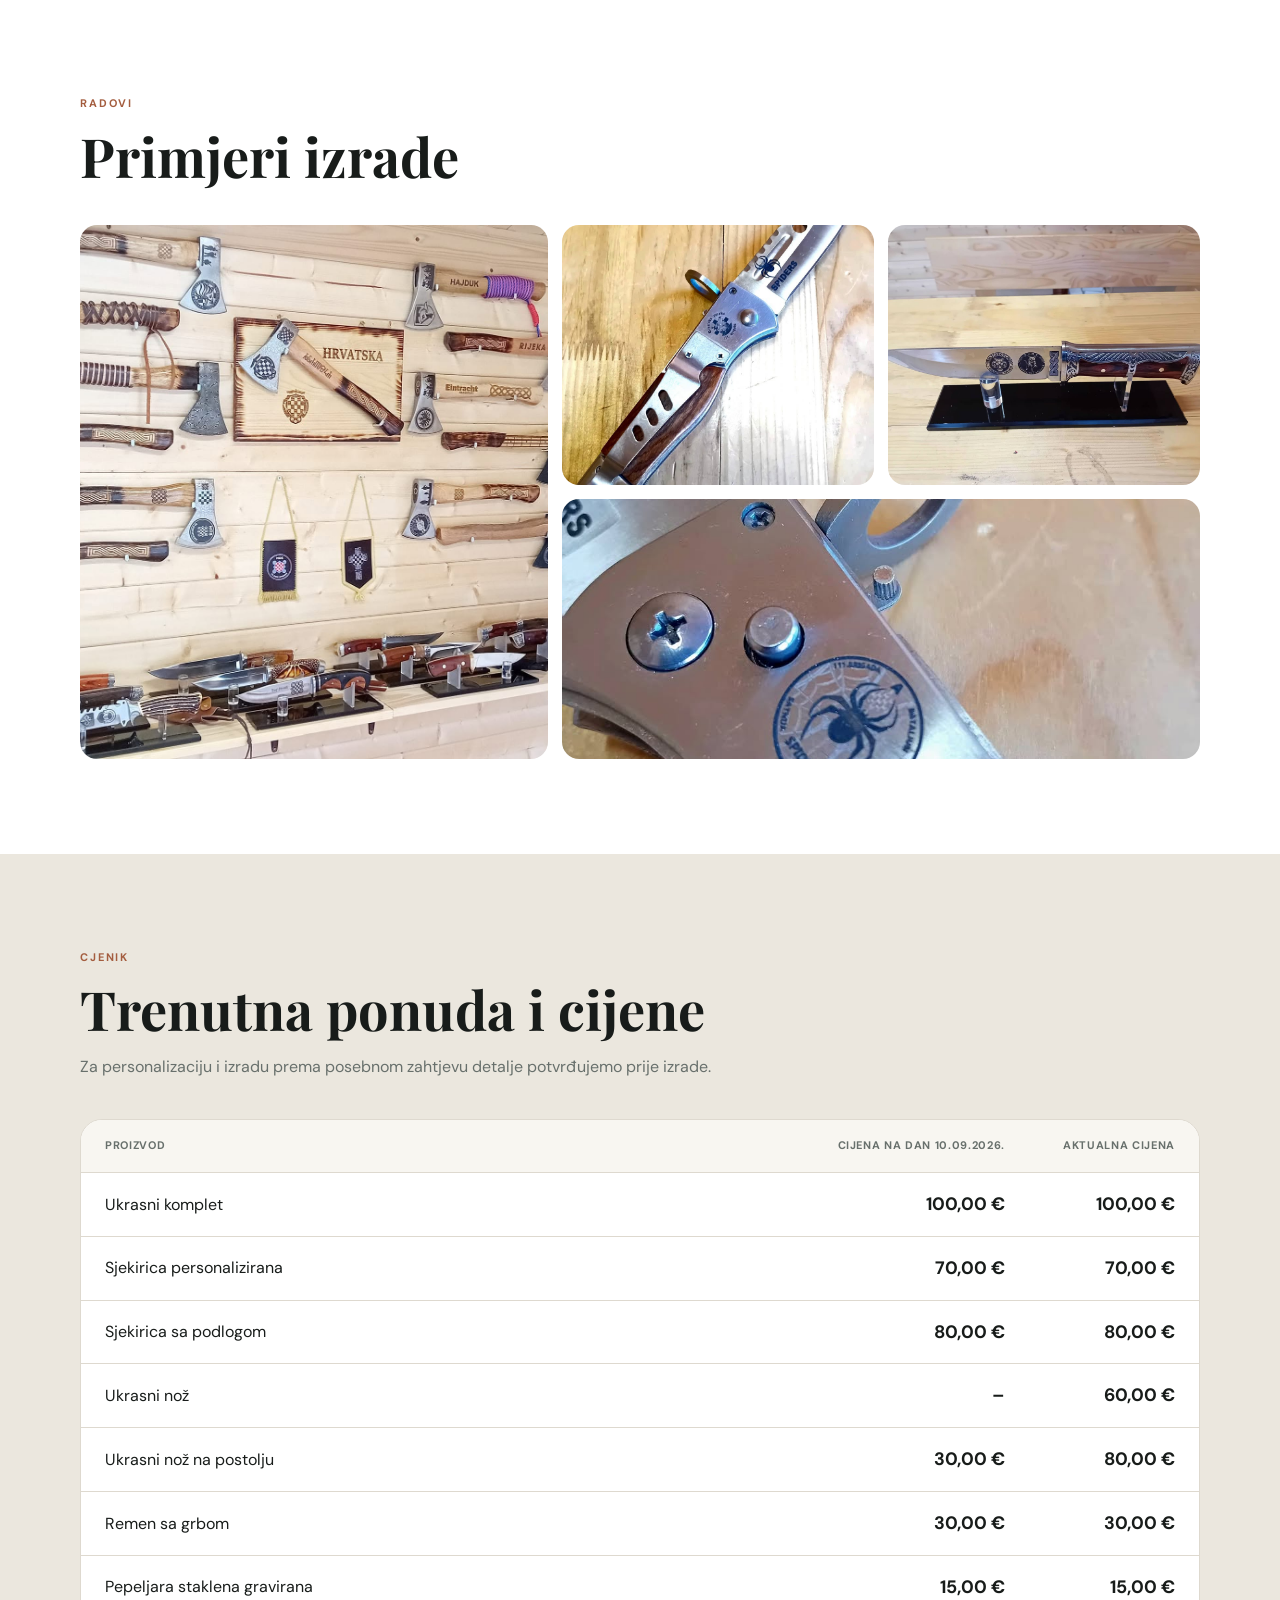
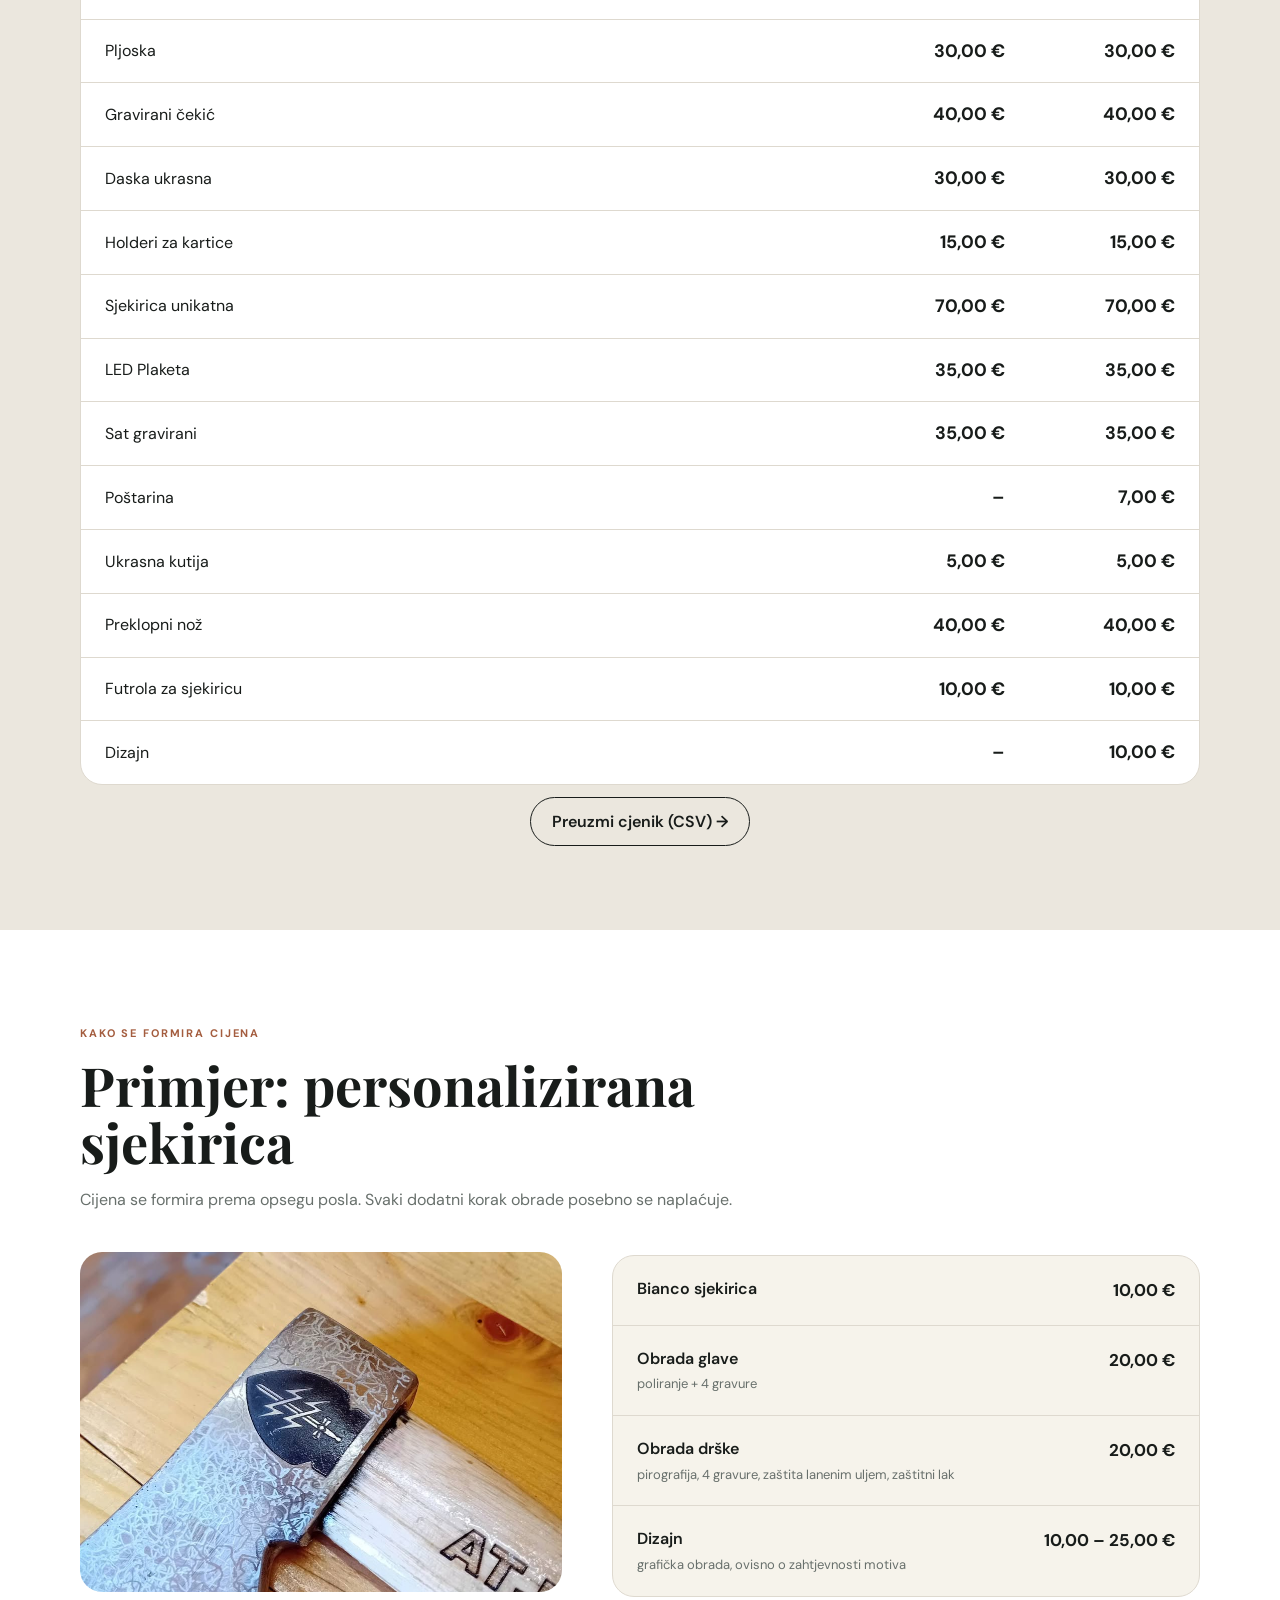
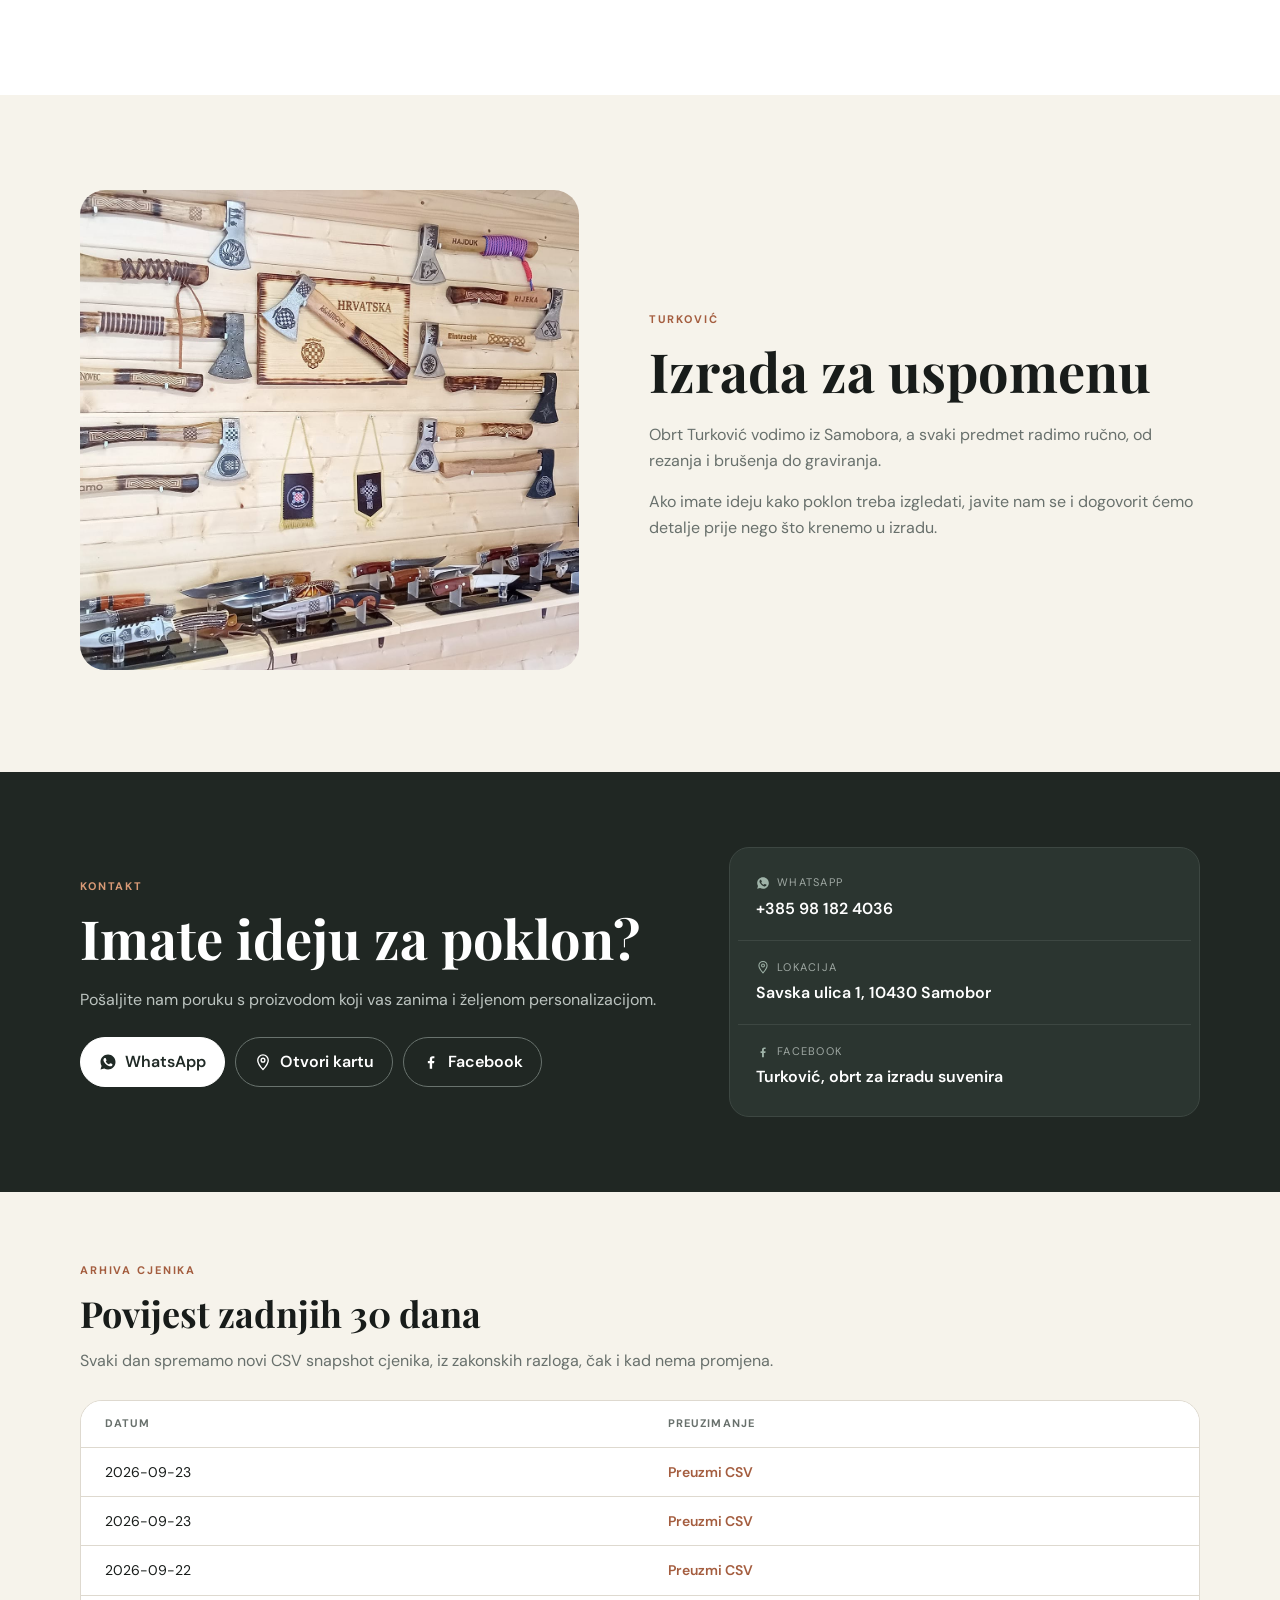
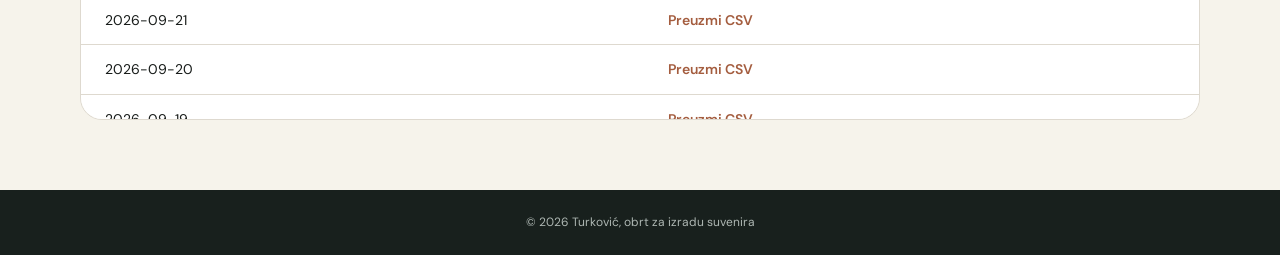
==== commit 5f166ff0: "Styling" ====
--- a/index.html
+++ b/index.html
@@ -55,26 +55,26 @@
 <section id="cjenik" class="section pricing">
 <div class="wrap">
 <div class="heading"><div class="kicker">CJENIK</div><h2>Trenutna ponuda i cijene</h2><p>Za personalizaciju i izradu prema posebnom zahtjevu detalje potvrđujemo prije izrade.</p></div>
-<div class="price-list"><div class="price-row price-head"><span>Proizvod</span><strong>Cijena</strong></div>
-<div class="price-row"><span>Ukrasni komplet</span><strong>100,00 €</strong></div>
-<div class="price-row"><span>Sjekirica  personalizirana</span><strong>70,00 €</strong></div>
-<div class="price-row"><span>Sjekirica sa podlogom</span><strong>80,00 €</strong></div>
-<div class="price-row"><span>Ukrasni nož</span><strong>60,00 €</strong></div>
-<div class="price-row"><span>Ukrasni nož na postolju</span><strong>80,00 €</strong></div>
-<div class="price-row"><span>Remen sa grbom</span><strong>30,00 €</strong></div>
-<div class="price-row"><span>Pepeljara staklena gravirana</span><strong>15,00 €</strong></div>
-<div class="price-row"><span>Pljoska</span><strong>30,00 €</strong></div>
-<div class="price-row"><span>Gravirani čekić</span><strong>40,00 €</strong></div>
-<div class="price-row"><span>Daska ukrasna</span><strong>30,00 €</strong></div>
-<div class="price-row"><span>Holderi za kartice</span><strong>15,00 €</strong></div>
-<div class="price-row"><span>Sjekirica unikatna</span><strong>70,00 €</strong></div>
-<div class="price-row"><span>LED Plaketa</span><strong>35,00 €</strong></div>
-<div class="price-row"><span>Sat gravirani</span><strong>35,00 €</strong></div>
-<div class="price-row"><span>Poštarina</span><strong>7,00 €</strong></div>
-<div class="price-row"><span>Ukrasna kutija</span><strong>5,00 €</strong></div>
-<div class="price-row"><span>Preklopni nož</span><strong>40,00 €</strong></div>
-<div class="price-row"><span>Futrola za sjekiricu</span><strong>10,00 €</strong></div>
-<div class="price-row"><span>Dizajn</span><strong>10,00 €</strong></div></div>
+<div class="price-list"><div class="price-row price-head"><span>Proizvod</span><strong>Cijena na dan 10.09.2026.</strong><strong>Aktualna cijena</strong></div>
+<div class="price-row"><span>Ukrasni komplet</span><strong>100,00 €</strong><strong>100,00 €</strong></div>
+<div class="price-row"><span>Sjekirica  personalizirana</span><strong>70,00 €</strong><strong>70,00 €</strong></div>
+<div class="price-row"><span>Sjekirica sa podlogom</span><strong>80,00 €</strong><strong>80,00 €</strong></div>
+<div class="price-row"><span>Ukrasni nož</span><strong>–</strong><strong>60,00 €</strong></div>
+<div class="price-row"><span>Ukrasni nož na postolju</span><strong>30,00 €</strong><strong>80,00 €</strong></div>
+<div class="price-row"><span>Remen sa grbom</span><strong>30,00 €</strong><strong>30,00 €</strong></div>
+<div class="price-row"><span>Pepeljara staklena gravirana</span><strong>15,00 €</strong><strong>15,00 €</strong></div>
+<div class="price-row"><span>Pljoska</span><strong>30,00 €</strong><strong>30,00 €</strong></div>
+<div class="price-row"><span>Gravirani čekić</span><strong>40,00 €</strong><strong>40,00 €</strong></div>
+<div class="price-row"><span>Daska ukrasna</span><strong>30,00 €</strong><strong>30,00 €</strong></div>
+<div class="price-row"><span>Holderi za kartice</span><strong>15,00 €</strong><strong>15,00 €</strong></div>
+<div class="price-row"><span>Sjekirica unikatna</span><strong>70,00 €</strong><strong>70,00 €</strong></div>
+<div class="price-row"><span>LED Plaketa</span><strong>35,00 €</strong><strong>35,00 €</strong></div>
+<div class="price-row"><span>Sat gravirani</span><strong>35,00 €</strong><strong>35,00 €</strong></div>
+<div class="price-row"><span>Poštarina</span><strong>–</strong><strong>7,00 €</strong></div>
+<div class="price-row"><span>Ukrasna kutija</span><strong>5,00 €</strong><strong>5,00 €</strong></div>
+<div class="price-row"><span>Preklopni nož</span><strong>40,00 €</strong><strong>40,00 €</strong></div>
+<div class="price-row"><span>Futrola za sjekiricu</span><strong>10,00 €</strong><strong>10,00 €</strong></div>
+<div class="price-row"><span>Dizajn</span><strong>–</strong><strong>10,00 €</strong></div></div>
 <div class="csv-download"><a class="btn light disabled" id="csv-download-btn" href="#">Preuzmi cjenik (CSV) →</a></div>
 </div>
 </section>
--- a/style.css
+++ b/style.css
@@ -5,12 +5,12 @@
 .hero{padding:82px 0 75px}.hero-grid{display:grid;grid-template-columns:1.05fr .95fr;gap:65px;align-items:center}.kicker{font-size:11px;font-weight:700;letter-spacing:.17em;color:var(--accent);margin-bottom:15px}.hero h1,h2{font-family:"Playfair Display",serif;line-height:1.05}.hero h1{font-size:clamp(50px,7vw,78px);letter-spacing:-.04em;margin:0}.hero h1 em{font-style:normal;color:var(--accent)}.lead{font-size:18px;color:var(--muted);max-width:600px;margin:25px 0 30px}.actions{display:flex;gap:12px;flex-wrap:wrap}.btn{padding:13px 21px;border-radius:999px;border:1px solid var(--ink);font-weight:600}.dark{background:var(--dark);color:#fff}.light{background:transparent}.hero-photo{position:relative;background:#e3ddd2;border-radius:28px;padding:12px;overflow:hidden}.hero-photo img{display:block;width:100%;height:520px;object-fit:cover;border-radius:20px}.hero-photo span{position:absolute;left:27px;bottom:27px;background:#fff;border-radius:999px;padding:7px 12px;font-size:10px;font-weight:700}
 .section{padding:95px 0}.heading{max-width:720px;margin-bottom:40px}.heading h2{font-size:clamp(38px,5vw,54px);margin:0}.heading p{color:var(--muted)}.feature-grid{display:grid;grid-template-columns:repeat(3,1fr);gap:18px}.feature-grid article{background:#fff;border:1px solid var(--line);border-radius:20px;overflow:hidden}.feature-grid img{display:block;width:100%;height:290px;object-fit:cover}.feature-grid h3{font-size:21px;margin:23px 25px 7px}.feature-grid p{color:var(--muted);margin:0 25px 27px}
 .gallery{background:#fff}.gallery-grid{display:grid;grid-template-columns:1.2fr .8fr .8fr;grid-template-rows:260px 260px;gap:14px}.gallery-grid img{width:100%;height:100%;object-fit:cover;border-radius:17px}.gallery-grid img:first-child{grid-row:span 2}.gallery-grid img:last-child{grid-column:2 / 4}
-.pricing{background:#ebe7de}.price-list{background:#fff;border:1px solid var(--line);border-radius:22px;overflow:hidden}.price-row{display:grid;grid-template-columns:1fr 150px;gap:20px;padding:17px 24px;border-bottom:1px solid var(--line);align-items:center}.price-row:last-child{border-bottom:0}.price-row strong{text-align:right;font-size:18px}.price-head{background:#f8f6f1}.price-head span,.price-head strong{font-size:11px;letter-spacing:.1em;text-transform:uppercase;color:var(--muted);font-weight:700}.csv-download{margin-top:24px;text-align:center}.btn.disabled{opacity:.45;pointer-events:none}
+.pricing{background:#ebe7de}.price-list{background:#fff;border:1px solid var(--line);border-radius:22px;overflow:hidden}.price-row{display:grid;grid-template-columns:1fr 170px 150px;gap:20px;padding:17px 24px;border-bottom:1px solid var(--line);align-items:center}.price-row:last-child{border-bottom:0}.price-row strong{text-align:right;font-size:18px}.price-head{background:#f8f6f1}.price-head span,.price-head strong{font-size:11px;letter-spacing:.06em;text-transform:uppercase;color:var(--muted);font-weight:700;text-align:right}.price-head span{text-align:left}.csv-download{margin-top:24px;text-align:center}.btn.disabled{opacity:.45;pointer-events:none}
 .formation{background:#fff}.formation-grid{display:grid;grid-template-columns:.9fr 1.1fr;gap:50px;align-items:center}.formation-photo img{width:100%;height:340px;object-fit:cover;border-radius:22px}.formation-list{background:var(--paper);border:1px solid var(--line);border-radius:22px;overflow:hidden}.formation-row{display:grid;grid-template-columns:1fr auto;gap:20px;padding:20px 24px;border-bottom:1px solid var(--line);align-items:start}.formation-row:last-child{border-bottom:0}.formation-row span{display:flex;flex-direction:column;gap:3px;font-weight:600}.formation-row span small{font-weight:400;color:var(--muted);font-size:13px}.formation-row strong{white-space:nowrap;font-size:17px;padding-top:1px}
 .archive{background:var(--paper);padding:70px 0}.heading.small{margin-bottom:26px}.heading.small h2{font-size:clamp(28px,3.6vw,36px)}.archive-table-wrap{background:#fff;border:1px solid var(--line);border-radius:22px;overflow:hidden;max-height:320px;overflow-y:auto}.archive-table{width:100%;border-collapse:collapse}.archive-table thead th{position:sticky;top:0;background:#fff;z-index:1}.archive-table th{text-align:left;font-size:11px;letter-spacing:.1em;text-transform:uppercase;color:var(--muted);padding:14px 24px;border-bottom:1px solid var(--line)}.archive-table td{padding:13px 24px;border-bottom:1px solid var(--line);font-size:14px}.archive-table tr:last-child td{border-bottom:0}.archive-table td a{color:var(--accent);font-weight:600}.archive-loading{color:var(--muted);text-align:center}
 .about{background:var(--paper)}.about-grid{display:grid;grid-template-columns:.95fr 1.05fr;gap:70px;align-items:center}.about-photo img{width:100%;height:480px;object-fit:cover;border-radius:25px}.about h2{font-size:clamp(38px,5vw,54px);margin:0 0 22px}.about p{color:var(--muted)}.address{margin-top:28px;border-left:2px solid var(--accent);padding-left:17px;display:flex;flex-direction:column;gap:4px}.address span{color:var(--muted)}
 .contact{background:var(--dark);color:#fff;padding:75px 0}.contact-grid{display:grid;grid-template-columns:1fr .8fr;gap:60px;align-items:center}.contact h2{font-size:clamp(38px,5vw,54px);margin:0 0 20px}.contact p{color:#bcc4c0}.contact .kicker{color:#d99a76}.contact-card{background:#2b3530;border:1px solid #3d4742;border-radius:20px;padding:8px}.contact-card div{padding:18px;border-bottom:1px solid #3d4742;display:flex;flex-direction:column;gap:4px}.contact-card div:last-child{border-bottom:0}.contact-card span{font-size:11px;letter-spacing:.12em;text-transform:uppercase;color:#9fa8a3}.contact-card a,.contact-card strong{font-weight:600}
 footer{background:#18201d;color:#aeb7b3}.foot{padding:23px 0;display:flex;justify-content:center;font-size:12px}.foot a{color:#fff}.foot-fb{display:inline-flex;align-items:center;gap:6px}
-@media(max-width:800px){.burger{display:flex}.links{position:fixed;top:78px;left:0;right:0;background:#fff;border-bottom:1px solid var(--line);flex-direction:column;align-items:stretch;gap:0;padding:0;max-height:0;overflow:hidden;transition:max-height .25s ease}.links.open{max-height:280px;padding:8px 0}.links a{padding:14px 24px;border-bottom:1px solid var(--line)}.links a:last-child{border-bottom:0}.links a.pill{border:0;border-bottom:1px solid var(--line);border-radius:0;margin:0;padding:14px 24px}.links a.pill:last-child{border-bottom:0}.hero{padding:55px 0}.hero-grid,.about-grid,.contact-grid,.formation-grid{grid-template-columns:1fr;gap:35px}.formation-photo img{height:260px}.hero-photo img{height:420px}.feature-grid{grid-template-columns:1fr}.section{padding:70px 0}.gallery-grid{grid-template-columns:1fr 1fr;grid-template-rows:230px 230px}.gallery-grid img:first-child{grid-row:span 1}.gallery-grid img:last-child{grid-column:auto}.price-row{grid-template-columns:1fr 110px}.about-photo img{height:360px}.contact{padding:65px 0}.foot{flex-direction:column;gap:6px}.contact-actions{flex-direction:column;align-items:stretch}.contact-actions .contact-button{justify-content:center}}
+@media(max-width:800px){.burger{display:flex}.links{position:fixed;top:78px;left:0;right:0;background:#fff;border-bottom:1px solid var(--line);flex-direction:column;align-items:stretch;gap:0;padding:0;max-height:0;overflow:hidden;transition:max-height .25s ease}.links.open{max-height:280px;padding:8px 0}.links a{padding:14px 24px;border-bottom:1px solid var(--line)}.links a:last-child{border-bottom:0}.links a.pill{border:0;border-bottom:1px solid var(--line);border-radius:0;margin:0;padding:14px 24px}.links a.pill:last-child{border-bottom:0}.hero{padding:55px 0}.hero-grid,.about-grid,.contact-grid,.formation-grid{grid-template-columns:1fr;gap:35px}.formation-photo img{height:260px}.hero-photo img{height:420px}.feature-grid{grid-template-columns:1fr}.section{padding:70px 0}.gallery-grid{grid-template-columns:1fr 1fr;grid-template-rows:230px 230px}.gallery-grid img:first-child{grid-row:span 1}.gallery-grid img:last-child{grid-column:auto}.price-row{grid-template-columns:1fr 90px 90px;gap:10px;padding:14px 16px}.price-row strong{font-size:15px}.price-head strong{white-space:normal;line-height:1.25;font-size:9px}.about-photo img{height:360px}.contact{padding:65px 0}.foot{flex-direction:column;gap:6px}.contact-actions{flex-direction:column;align-items:stretch}.contact-actions .contact-button{justify-content:center}}
 
 .contact-actions{display:flex;gap:10px;flex-wrap:wrap;margin-top:25px}.contact-button{display:inline-flex;align-items:center;gap:8px;border:1px solid #69736e;color:#fff;border-radius:999px;padding:11px 18px;font-weight:600}.contact-button.whatsapp{background:#fff;color:#202a26;border-color:#fff}.contact-card span{display:flex;align-items:center;gap:7px}.contact-card span svg{flex-shrink:0;color:#9fb3a8}
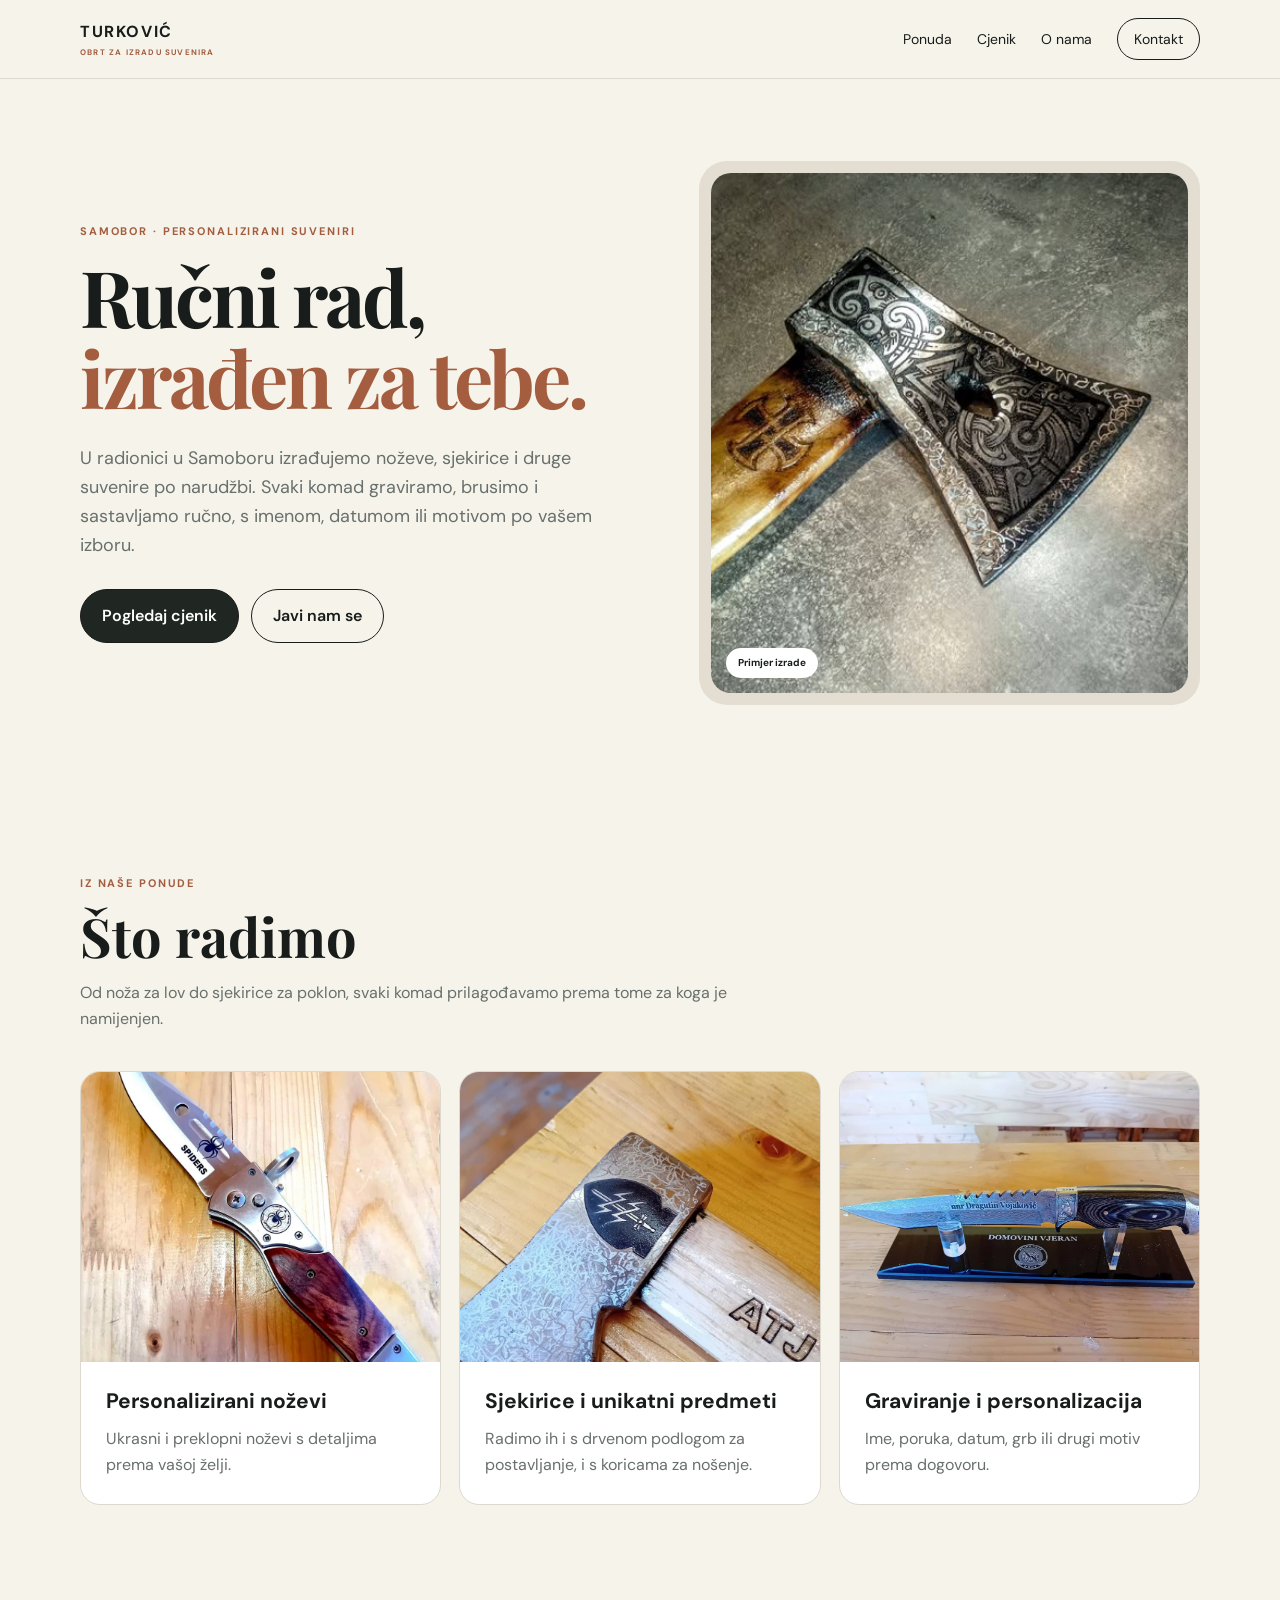
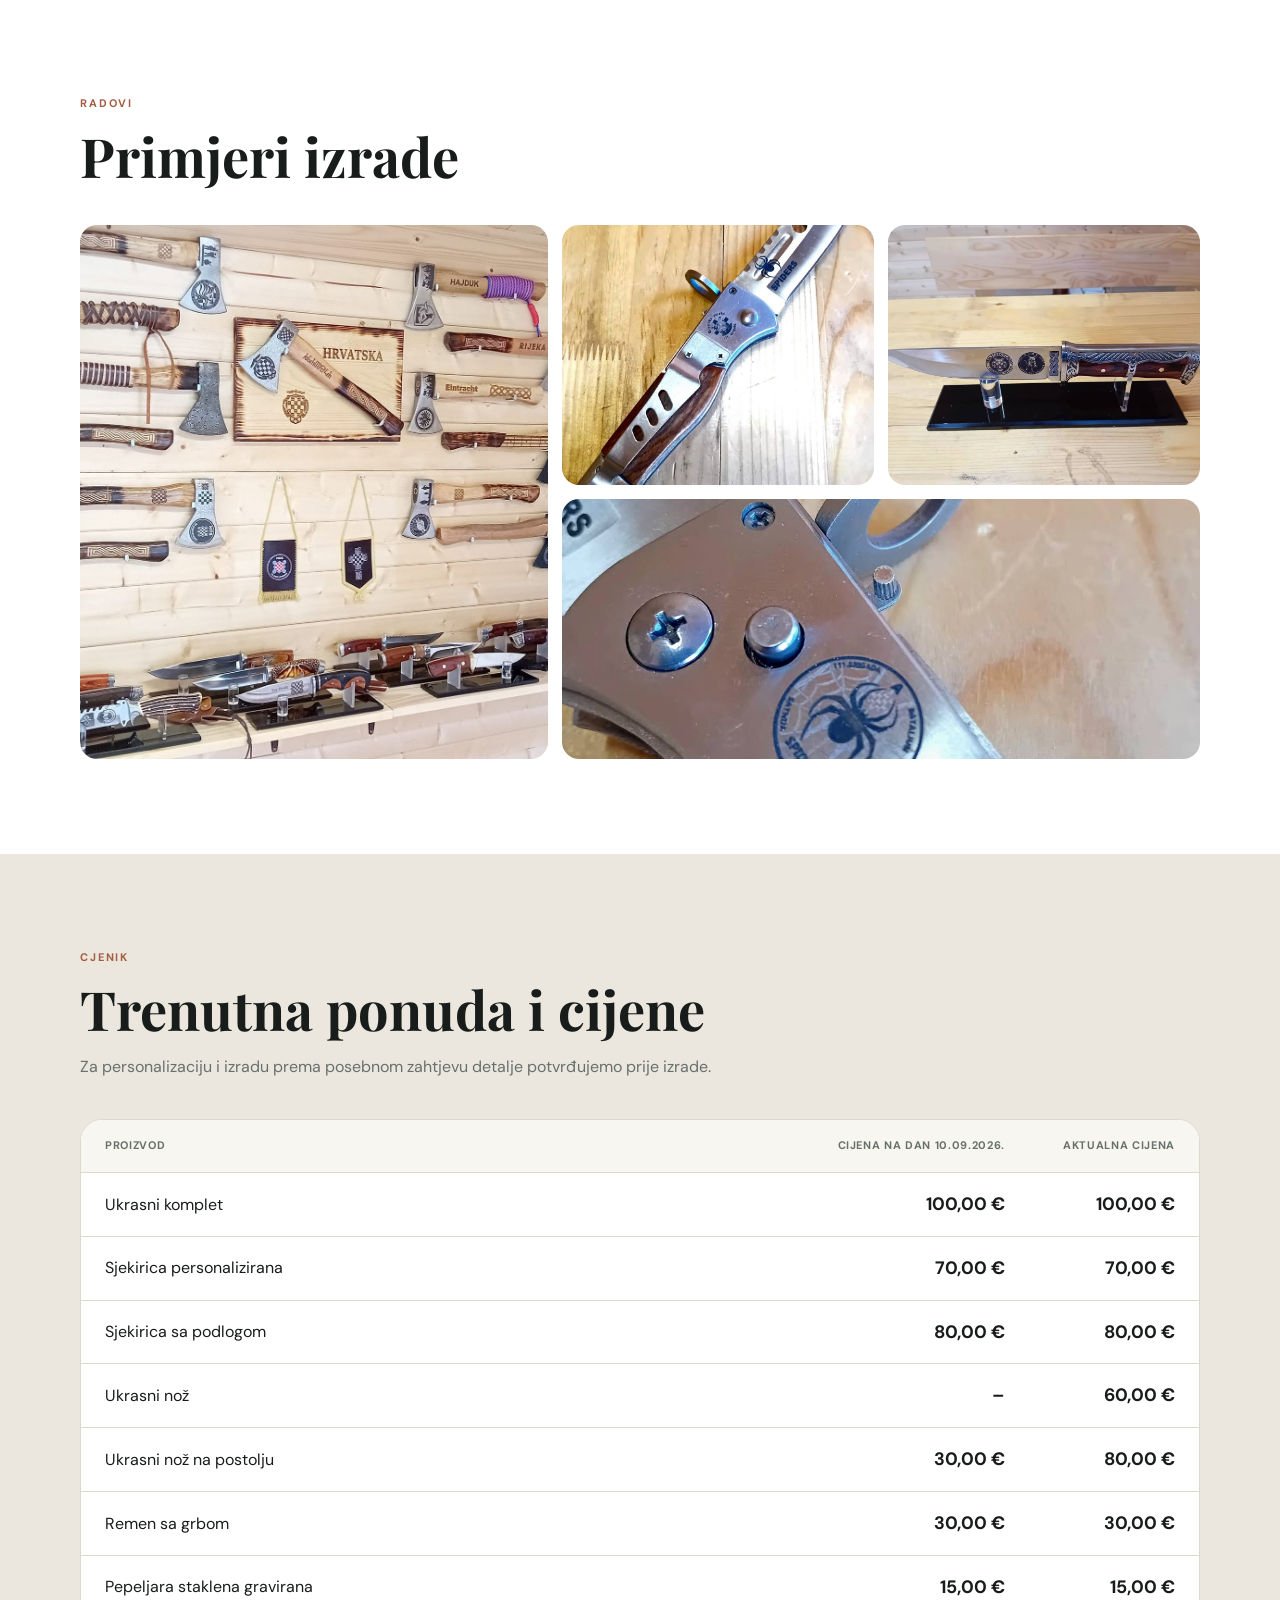
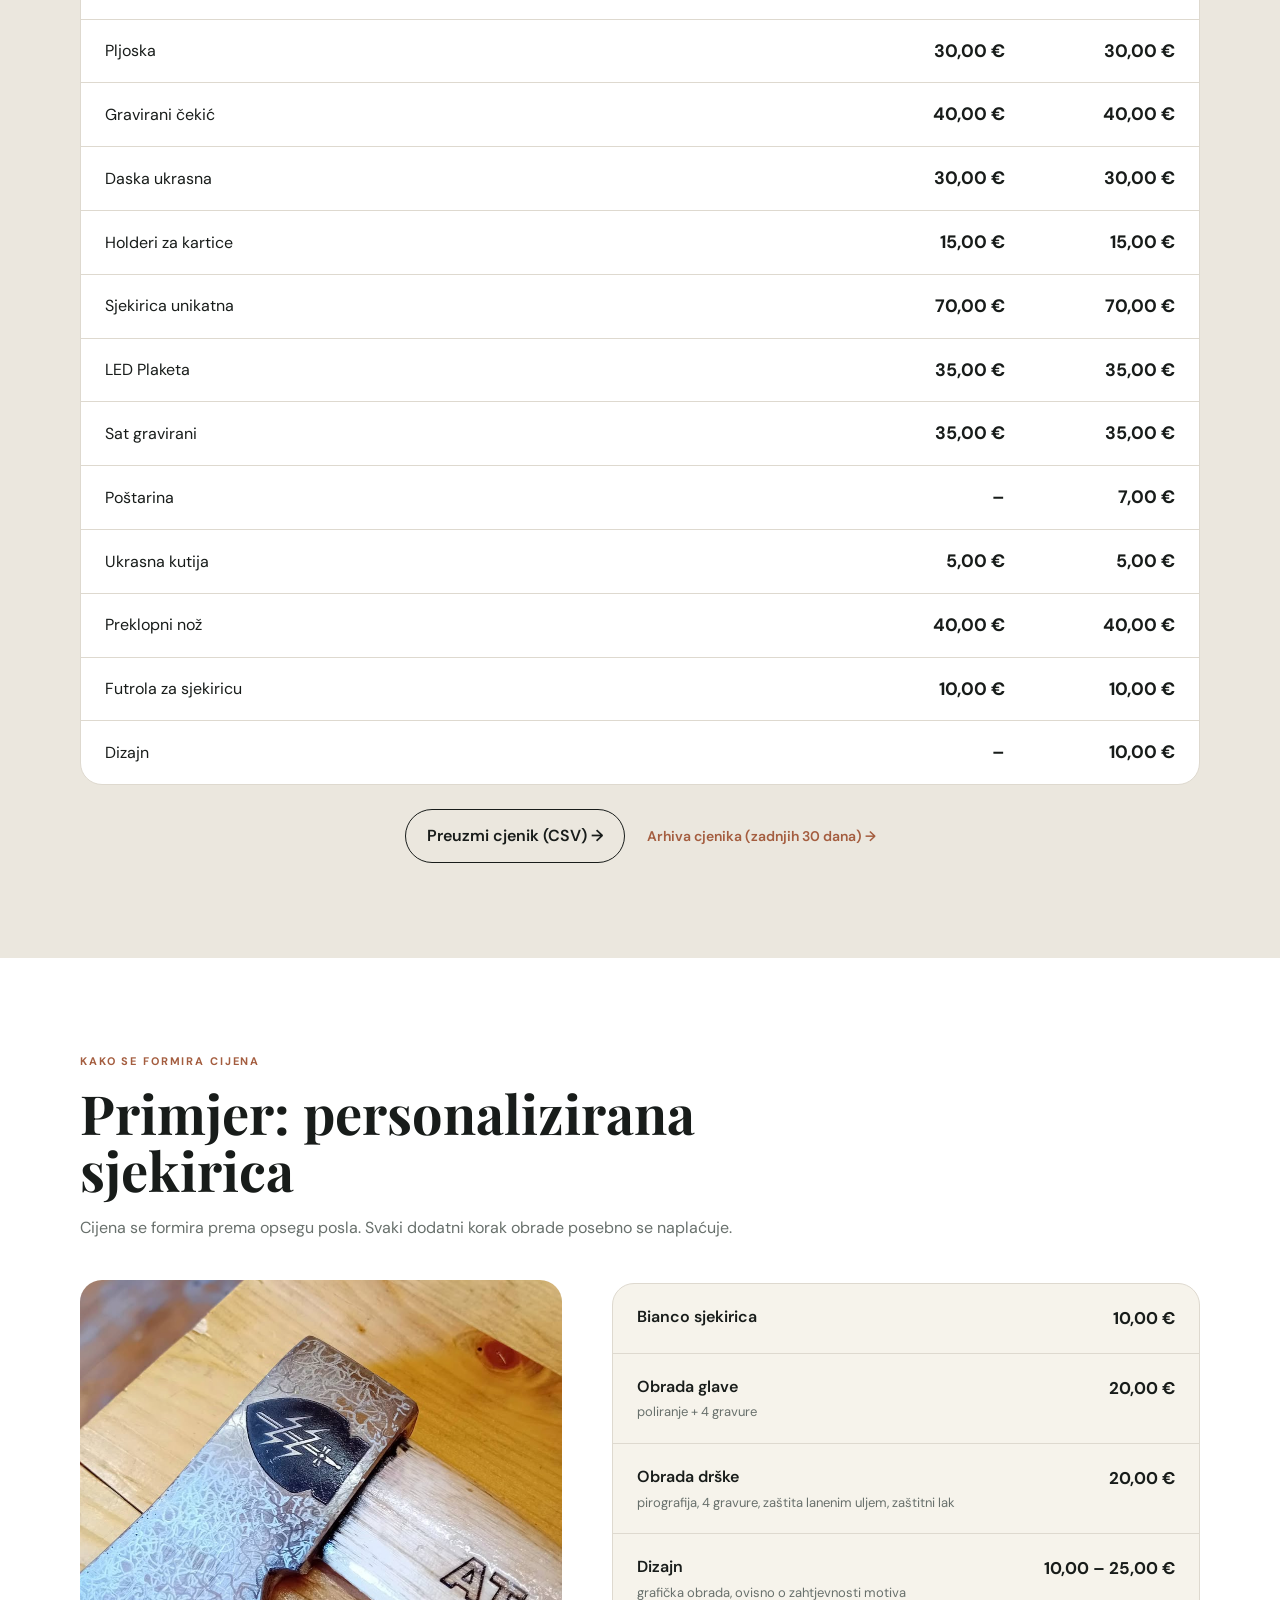
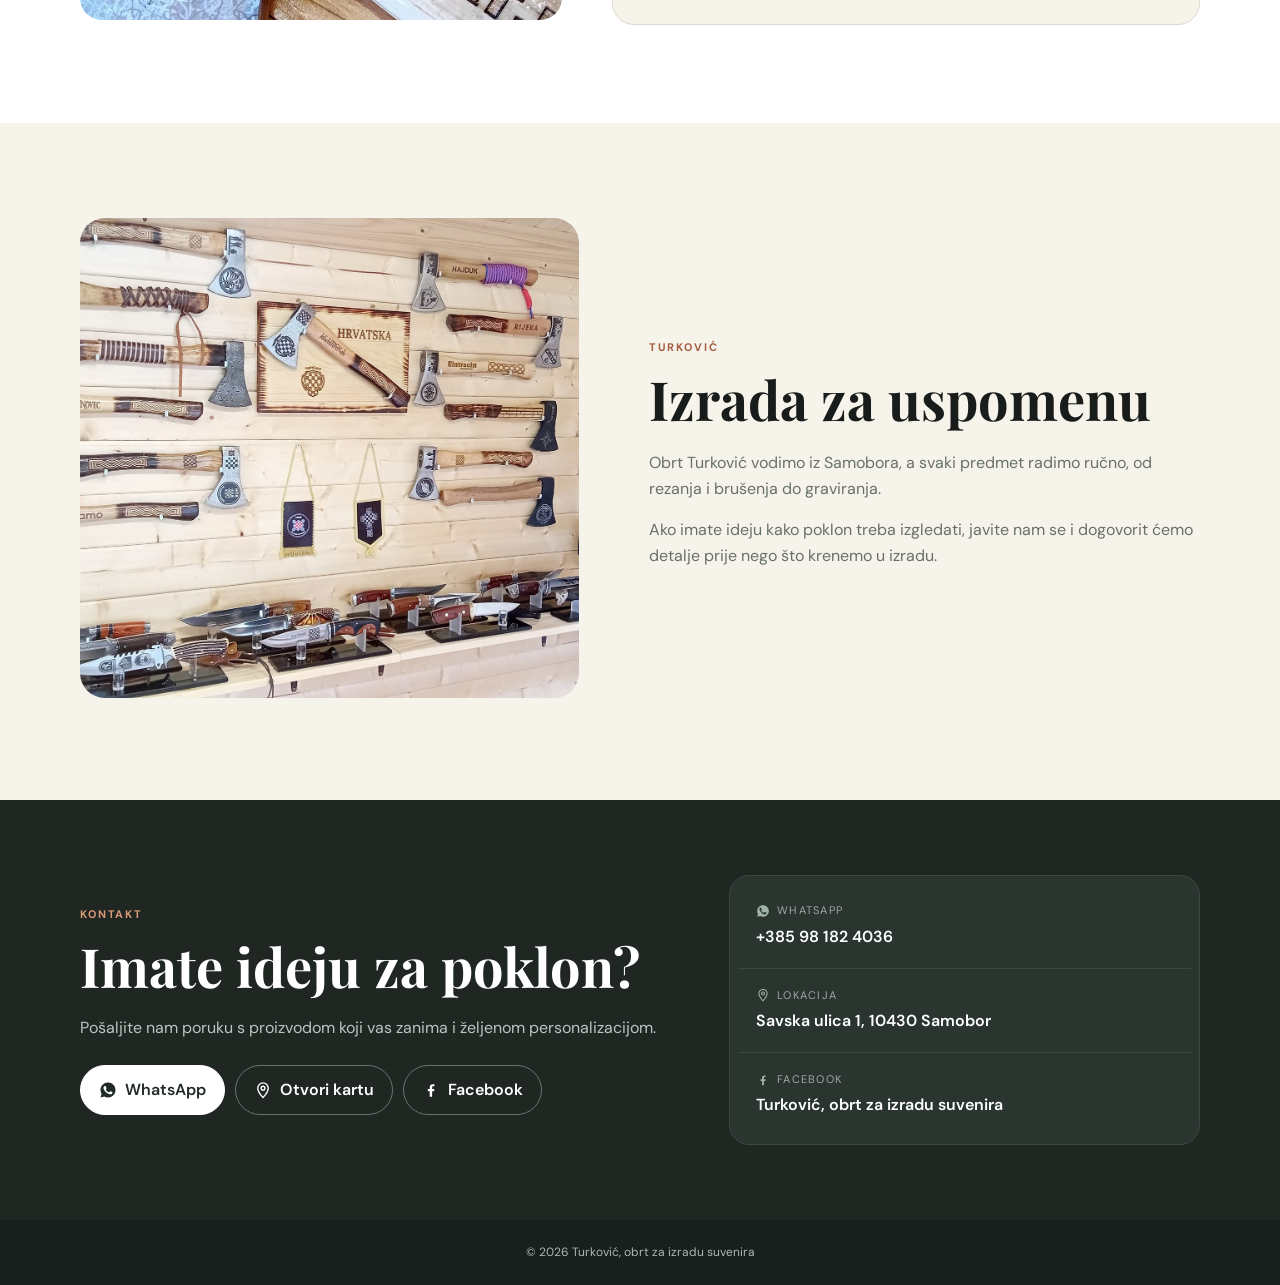
==== commit c2000cd5: "Arhivz u zasebni page" ====
--- a/index.html
+++ b/index.html
@@ -75,7 +75,7 @@
 <div class="price-row"><span>Preklopni nož</span><strong>40,00 €</strong><strong>40,00 €</strong></div>
 <div class="price-row"><span>Futrola za sjekiricu</span><strong>10,00 €</strong><strong>10,00 €</strong></div>
 <div class="price-row"><span>Dizajn</span><strong>–</strong><strong>10,00 €</strong></div></div>
-<div class="csv-download"><a class="btn light disabled" id="csv-download-btn" href="#">Preuzmi cjenik (CSV) →</a></div>
+<div class="csv-download"><a class="btn light disabled" id="csv-download-btn" href="#">Preuzmi cjenik (CSV) →</a><a class="archive-link" href="arhiva.html">Arhiva cjenika (zadnjih 30 dana) →</a></div>
 </div>
 </section>
 
@@ -123,17 +123,6 @@
   </div>
 </section>
 
-<section class="section archive" id="cjenik-arhiva">
-<div class="wrap">
-<div class="heading small"><div class="kicker">ARHIVA CJENIKA</div><h2>Povijest zadnjih 30 dana</h2><p>Svaki dan spremamo novi CSV snapshot cjenika, iz zakonskih razloga, čak i kad nema promjena.</p></div>
-<div class="archive-table-wrap">
-<table class="archive-table" id="arhiva-tablica">
-<thead><tr><th>Datum</th><th>Preuzimanje</th></tr></thead>
-<tbody><tr><td colspan="2" class="archive-loading">Učitavanje arhive…</td></tr></tbody>
-</table>
-</div>
-</div>
-</section>
 </main>
 <footer><div class="wrap foot"><span>© 2026 Turković, obrt za izradu suvenira</span></div></footer>
 <script>
@@ -148,31 +137,12 @@
 });
 
 fetch('data/manifest.json').then(function(r){return r.json();}).then(function(list){
-  var tbody = document.querySelector('#arhiva-tablica tbody');
+  if(!list.length){ return; }
   var dl = document.getElementById('csv-download-btn');
-  if(!list.length){ tbody.innerHTML = '<tr><td colspan="2" class="archive-loading">Arhiva još nema zapisa.</td></tr>'; return; }
-
   var latest = list[0];
   dl.href = 'data/' + latest.file;
   dl.setAttribute('download', latest.file.split('/').pop());
   dl.classList.remove('disabled');
-
-  tbody.innerHTML = '';
-  list.forEach(function(item){
-    var tr = document.createElement('tr');
-    var tdDate = document.createElement('td');
-    tdDate.textContent = item.date;
-    var tdLink = document.createElement('td');
-    var a = document.createElement('a');
-    a.href = 'data/' + item.file;
-    a.setAttribute('download', item.file.split('/').pop());
-    a.textContent = 'Preuzmi CSV';
-    tdLink.appendChild(a);
-    tr.appendChild(tdDate); tr.appendChild(tdLink);
-    tbody.appendChild(tr);
-  });
-}).catch(function(){
-  document.querySelector('#arhiva-tablica tbody').innerHTML = '<tr><td colspan="2" class="archive-loading">Arhiva trenutno nije dostupna.</td></tr>';
-});
+}).catch(function(){});
 </script>
 </body></html>
--- a/style.css
+++ b/style.css
@@ -5,9 +5,9 @@
 .hero{padding:82px 0 75px}.hero-grid{display:grid;grid-template-columns:1.05fr .95fr;gap:65px;align-items:center}.kicker{font-size:11px;font-weight:700;letter-spacing:.17em;color:var(--accent);margin-bottom:15px}.hero h1,h2{font-family:"Playfair Display",serif;line-height:1.05}.hero h1{font-size:clamp(50px,7vw,78px);letter-spacing:-.04em;margin:0}.hero h1 em{font-style:normal;color:var(--accent)}.lead{font-size:18px;color:var(--muted);max-width:600px;margin:25px 0 30px}.actions{display:flex;gap:12px;flex-wrap:wrap}.btn{padding:13px 21px;border-radius:999px;border:1px solid var(--ink);font-weight:600}.dark{background:var(--dark);color:#fff}.light{background:transparent}.hero-photo{position:relative;background:#e3ddd2;border-radius:28px;padding:12px;overflow:hidden}.hero-photo img{display:block;width:100%;height:520px;object-fit:cover;border-radius:20px}.hero-photo span{position:absolute;left:27px;bottom:27px;background:#fff;border-radius:999px;padding:7px 12px;font-size:10px;font-weight:700}
 .section{padding:95px 0}.heading{max-width:720px;margin-bottom:40px}.heading h2{font-size:clamp(38px,5vw,54px);margin:0}.heading p{color:var(--muted)}.feature-grid{display:grid;grid-template-columns:repeat(3,1fr);gap:18px}.feature-grid article{background:#fff;border:1px solid var(--line);border-radius:20px;overflow:hidden}.feature-grid img{display:block;width:100%;height:290px;object-fit:cover}.feature-grid h3{font-size:21px;margin:23px 25px 7px}.feature-grid p{color:var(--muted);margin:0 25px 27px}
 .gallery{background:#fff}.gallery-grid{display:grid;grid-template-columns:1.2fr .8fr .8fr;grid-template-rows:260px 260px;gap:14px}.gallery-grid img{width:100%;height:100%;object-fit:cover;border-radius:17px}.gallery-grid img:first-child{grid-row:span 2}.gallery-grid img:last-child{grid-column:2 / 4}
-.pricing{background:#ebe7de}.price-list{background:#fff;border:1px solid var(--line);border-radius:22px;overflow:hidden}.price-row{display:grid;grid-template-columns:1fr 170px 150px;gap:20px;padding:17px 24px;border-bottom:1px solid var(--line);align-items:center}.price-row:last-child{border-bottom:0}.price-row strong{text-align:right;font-size:18px}.price-head{background:#f8f6f1}.price-head span,.price-head strong{font-size:11px;letter-spacing:.06em;text-transform:uppercase;color:var(--muted);font-weight:700;text-align:right}.price-head span{text-align:left}.csv-download{margin-top:24px;text-align:center}.btn.disabled{opacity:.45;pointer-events:none}
+.pricing{background:#ebe7de}.price-list{background:#fff;border:1px solid var(--line);border-radius:22px;overflow:hidden}.price-row{display:grid;grid-template-columns:1fr 170px 150px;gap:20px;padding:17px 24px;border-bottom:1px solid var(--line);align-items:center}.price-row:last-child{border-bottom:0}.price-row strong{text-align:right;font-size:18px}.price-head{background:#f8f6f1}.price-head span,.price-head strong{font-size:11px;letter-spacing:.06em;text-transform:uppercase;color:var(--muted);font-weight:700;text-align:right}.price-head span{text-align:left}.csv-download{margin-top:24px;display:flex;align-items:center;justify-content:center;gap:22px;flex-wrap:wrap}.btn.disabled{opacity:.45;pointer-events:none}.archive-link{font-size:14px;font-weight:600;color:var(--accent)}.archive-link:hover{text-decoration:underline}
 .formation{background:#fff}.formation-grid{display:grid;grid-template-columns:.9fr 1.1fr;gap:50px;align-items:center}.formation-photo img{width:100%;height:340px;object-fit:cover;border-radius:22px}.formation-list{background:var(--paper);border:1px solid var(--line);border-radius:22px;overflow:hidden}.formation-row{display:grid;grid-template-columns:1fr auto;gap:20px;padding:20px 24px;border-bottom:1px solid var(--line);align-items:start}.formation-row:last-child{border-bottom:0}.formation-row span{display:flex;flex-direction:column;gap:3px;font-weight:600}.formation-row span small{font-weight:400;color:var(--muted);font-size:13px}.formation-row strong{white-space:nowrap;font-size:17px;padding-top:1px}
-.archive{background:var(--paper);padding:70px 0}.heading.small{margin-bottom:26px}.heading.small h2{font-size:clamp(28px,3.6vw,36px)}.archive-table-wrap{background:#fff;border:1px solid var(--line);border-radius:22px;overflow:hidden;max-height:320px;overflow-y:auto}.archive-table{width:100%;border-collapse:collapse}.archive-table thead th{position:sticky;top:0;background:#fff;z-index:1}.archive-table th{text-align:left;font-size:11px;letter-spacing:.1em;text-transform:uppercase;color:var(--muted);padding:14px 24px;border-bottom:1px solid var(--line)}.archive-table td{padding:13px 24px;border-bottom:1px solid var(--line);font-size:14px}.archive-table tr:last-child td{border-bottom:0}.archive-table td a{color:var(--accent);font-weight:600}.archive-loading{color:var(--muted);text-align:center}
+.archive{background:var(--paper);padding:70px 0}.archive .heading p a{color:var(--accent);font-weight:600}.heading.small{margin-bottom:26px}.heading.small h2{font-size:clamp(28px,3.6vw,36px)}.archive-table-wrap{background:#fff;border:1px solid var(--line);border-radius:22px;overflow:hidden;max-height:320px;overflow-y:auto}.archive-table-wrap-full{max-height:none}main{display:block;min-height:60vh}.archive-table{width:100%;border-collapse:collapse}.archive-table thead th{position:sticky;top:0;background:#fff;z-index:1}.archive-table th{text-align:left;font-size:11px;letter-spacing:.1em;text-transform:uppercase;color:var(--muted);padding:14px 24px;border-bottom:1px solid var(--line)}.archive-table td{padding:13px 24px;border-bottom:1px solid var(--line);font-size:14px}.archive-table tr:last-child td{border-bottom:0}.archive-table td a{color:var(--accent);font-weight:600}.archive-loading{color:var(--muted);text-align:center}
 .about{background:var(--paper)}.about-grid{display:grid;grid-template-columns:.95fr 1.05fr;gap:70px;align-items:center}.about-photo img{width:100%;height:480px;object-fit:cover;border-radius:25px}.about h2{font-size:clamp(38px,5vw,54px);margin:0 0 22px}.about p{color:var(--muted)}.address{margin-top:28px;border-left:2px solid var(--accent);padding-left:17px;display:flex;flex-direction:column;gap:4px}.address span{color:var(--muted)}
 .contact{background:var(--dark);color:#fff;padding:75px 0}.contact-grid{display:grid;grid-template-columns:1fr .8fr;gap:60px;align-items:center}.contact h2{font-size:clamp(38px,5vw,54px);margin:0 0 20px}.contact p{color:#bcc4c0}.contact .kicker{color:#d99a76}.contact-card{background:#2b3530;border:1px solid #3d4742;border-radius:20px;padding:8px}.contact-card div{padding:18px;border-bottom:1px solid #3d4742;display:flex;flex-direction:column;gap:4px}.contact-card div:last-child{border-bottom:0}.contact-card span{font-size:11px;letter-spacing:.12em;text-transform:uppercase;color:#9fa8a3}.contact-card a,.contact-card strong{font-weight:600}
 footer{background:#18201d;color:#aeb7b3}.foot{padding:23px 0;display:flex;justify-content:center;font-size:12px}.foot a{color:#fff}.foot-fb{display:inline-flex;align-items:center;gap:6px}
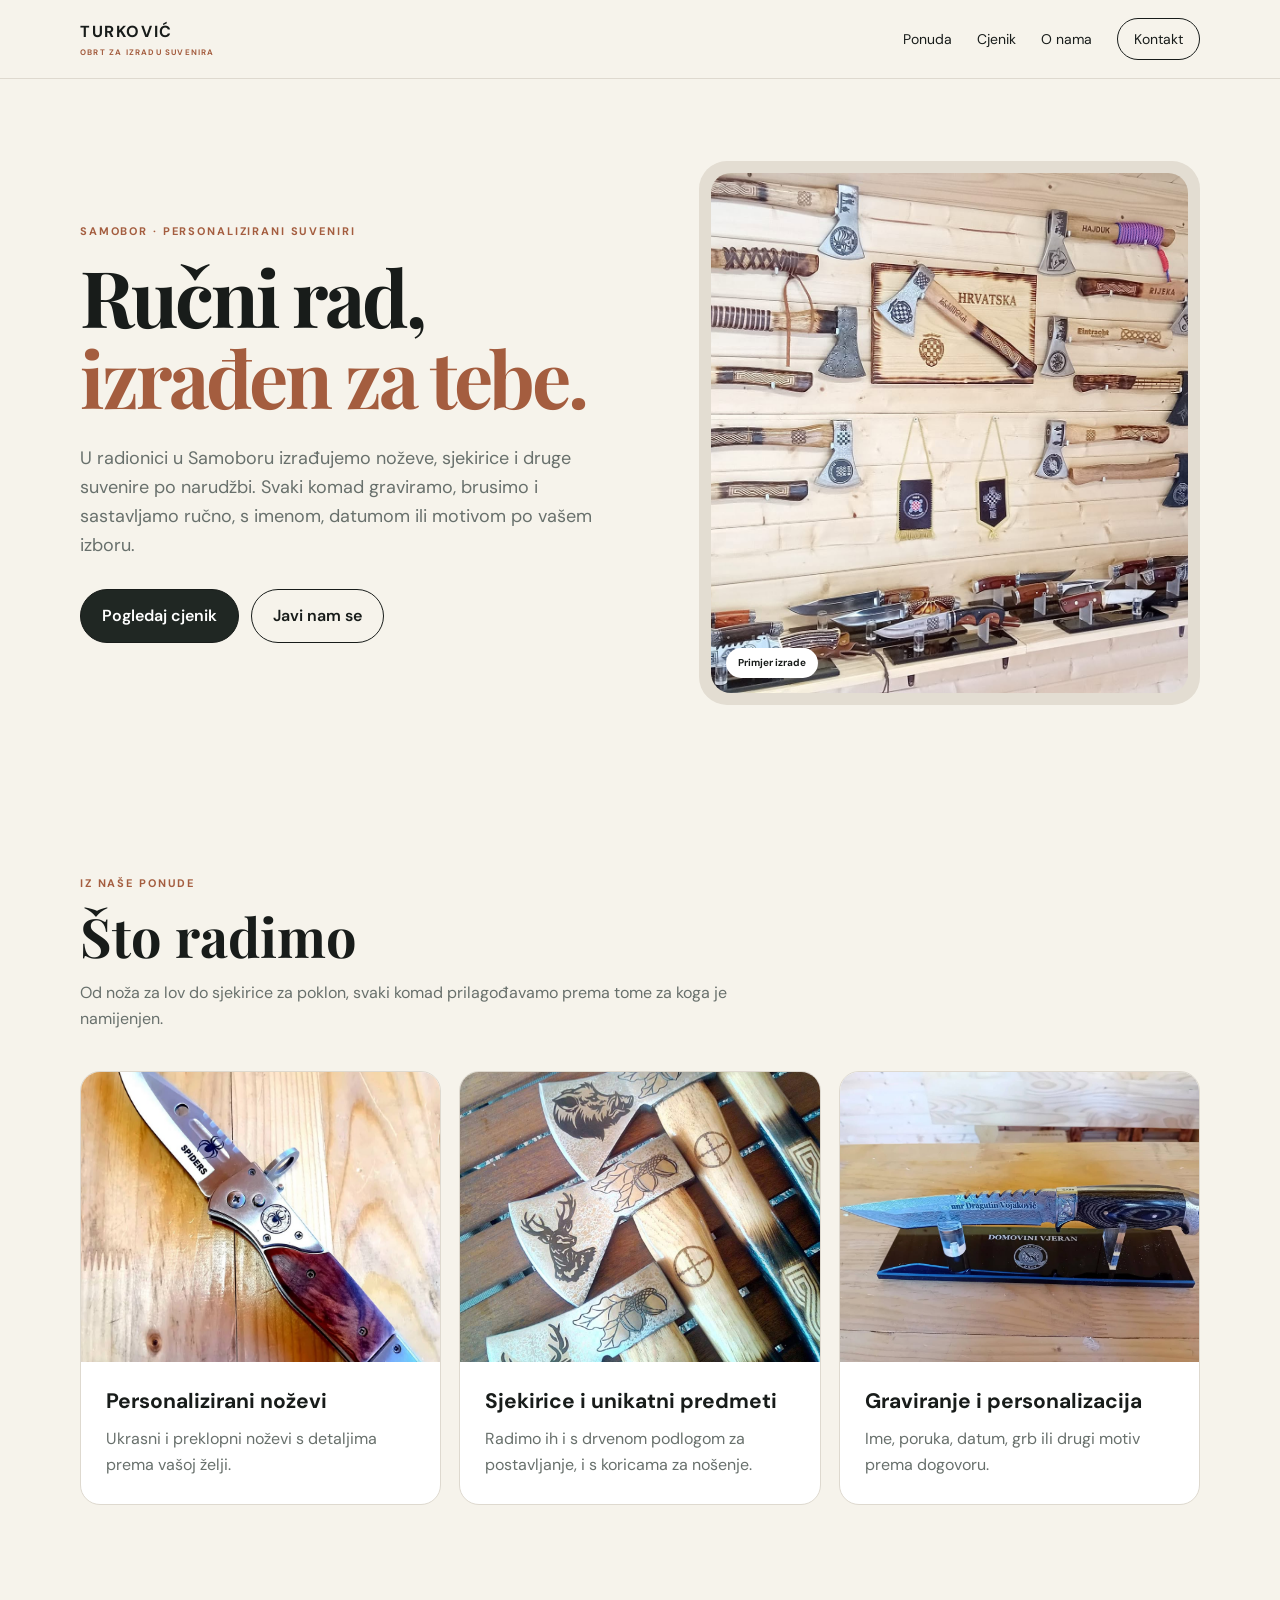
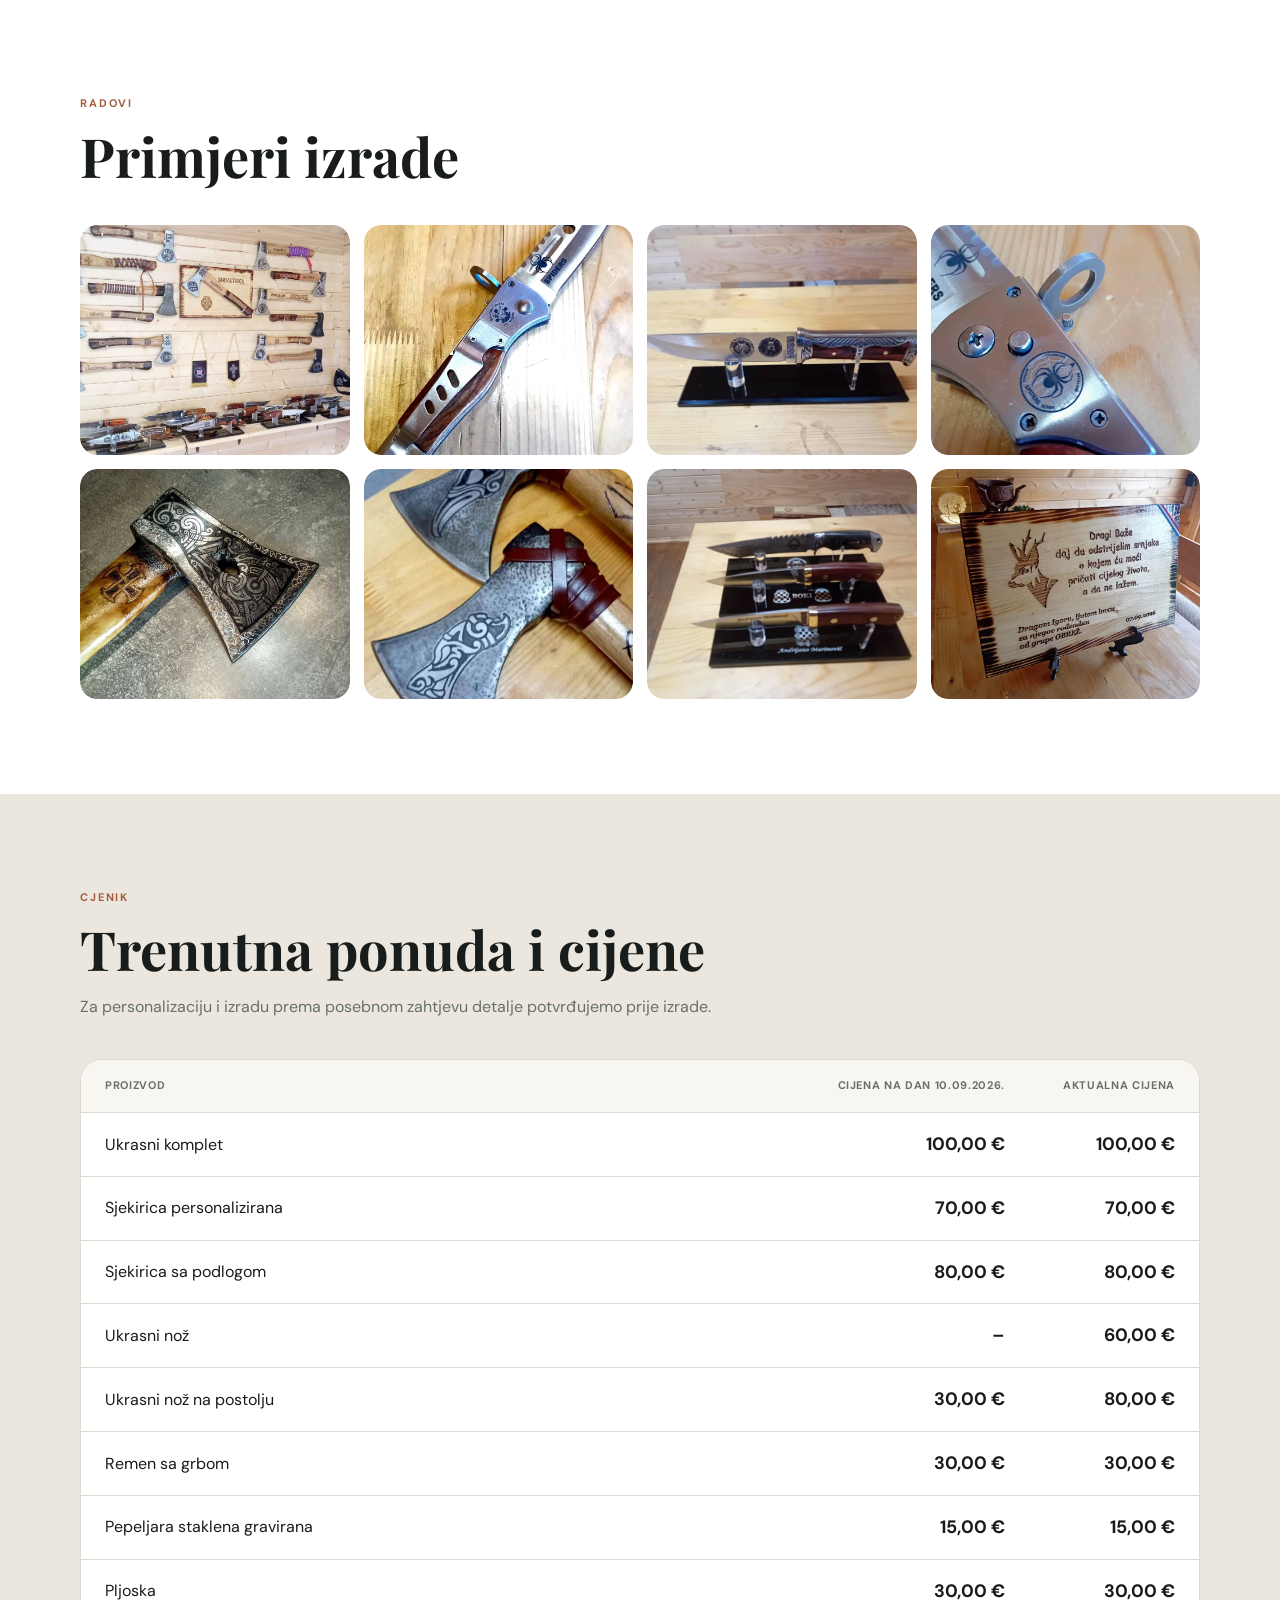
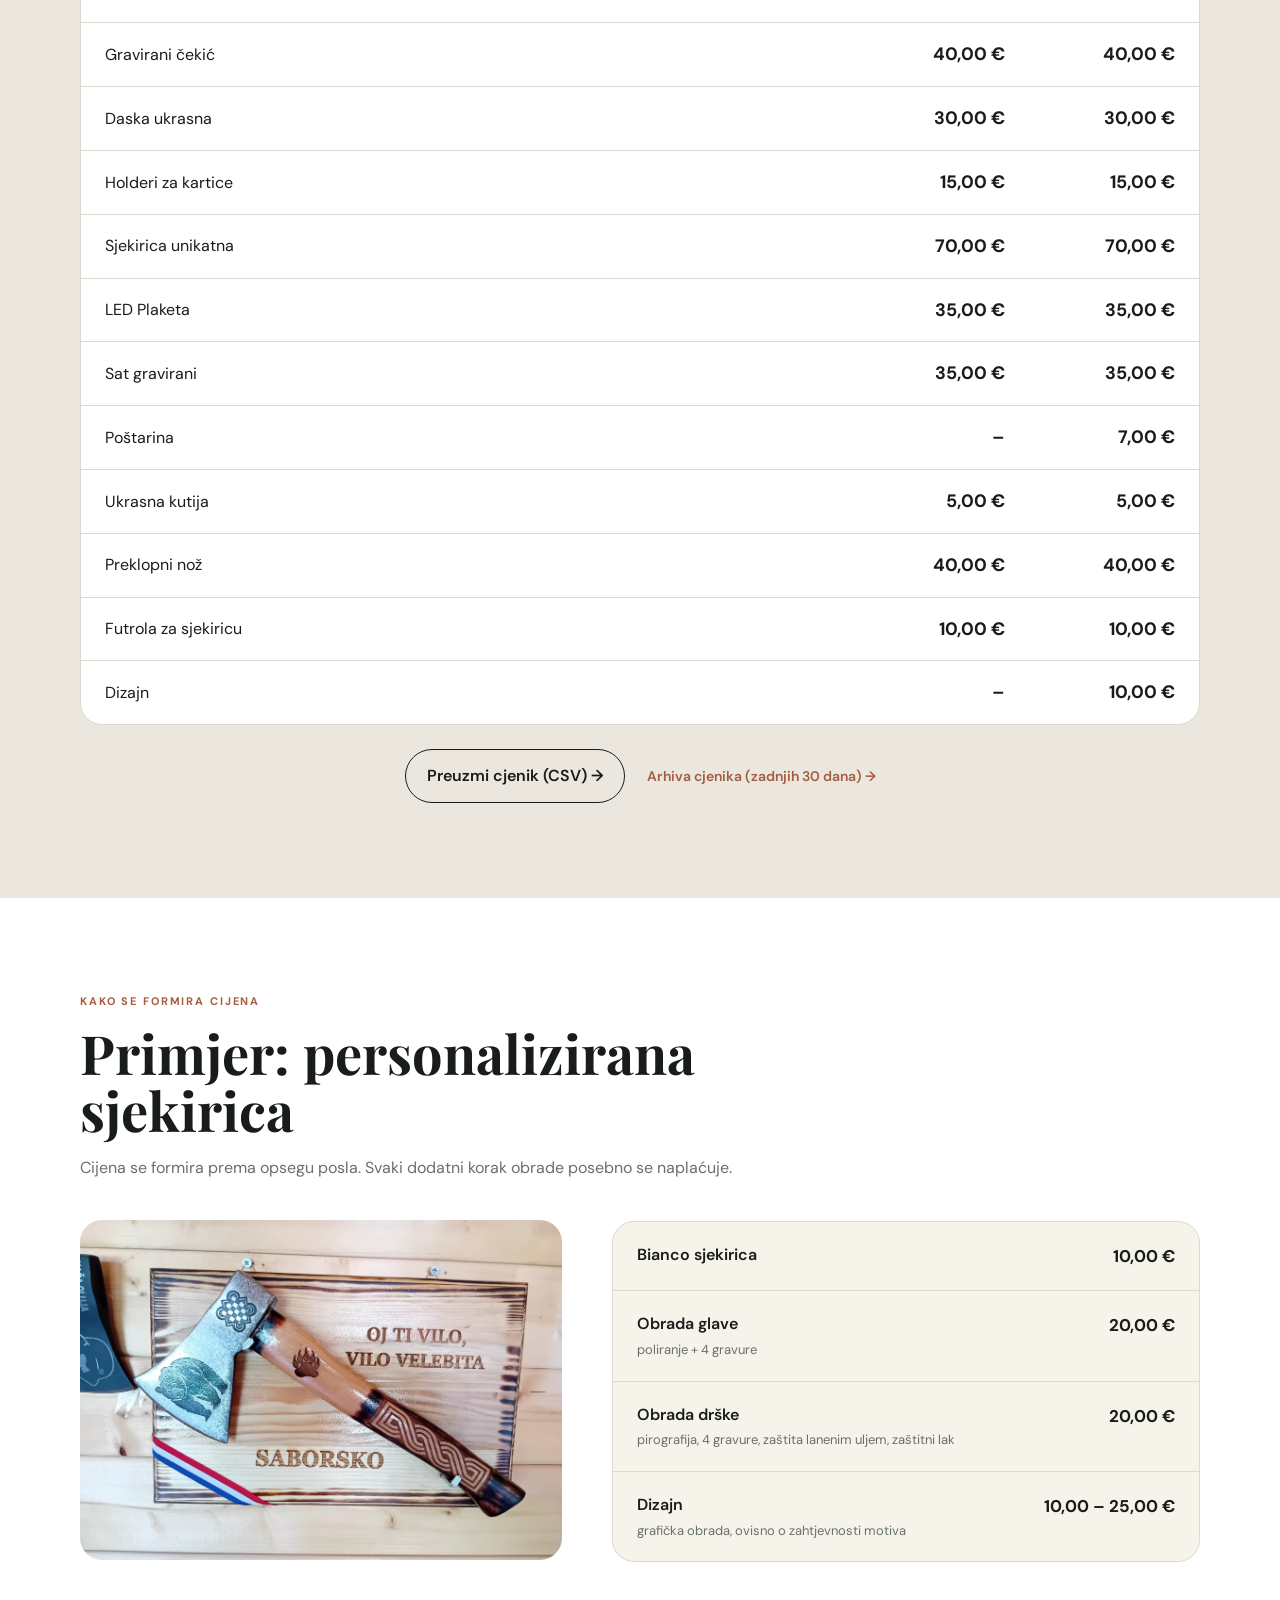
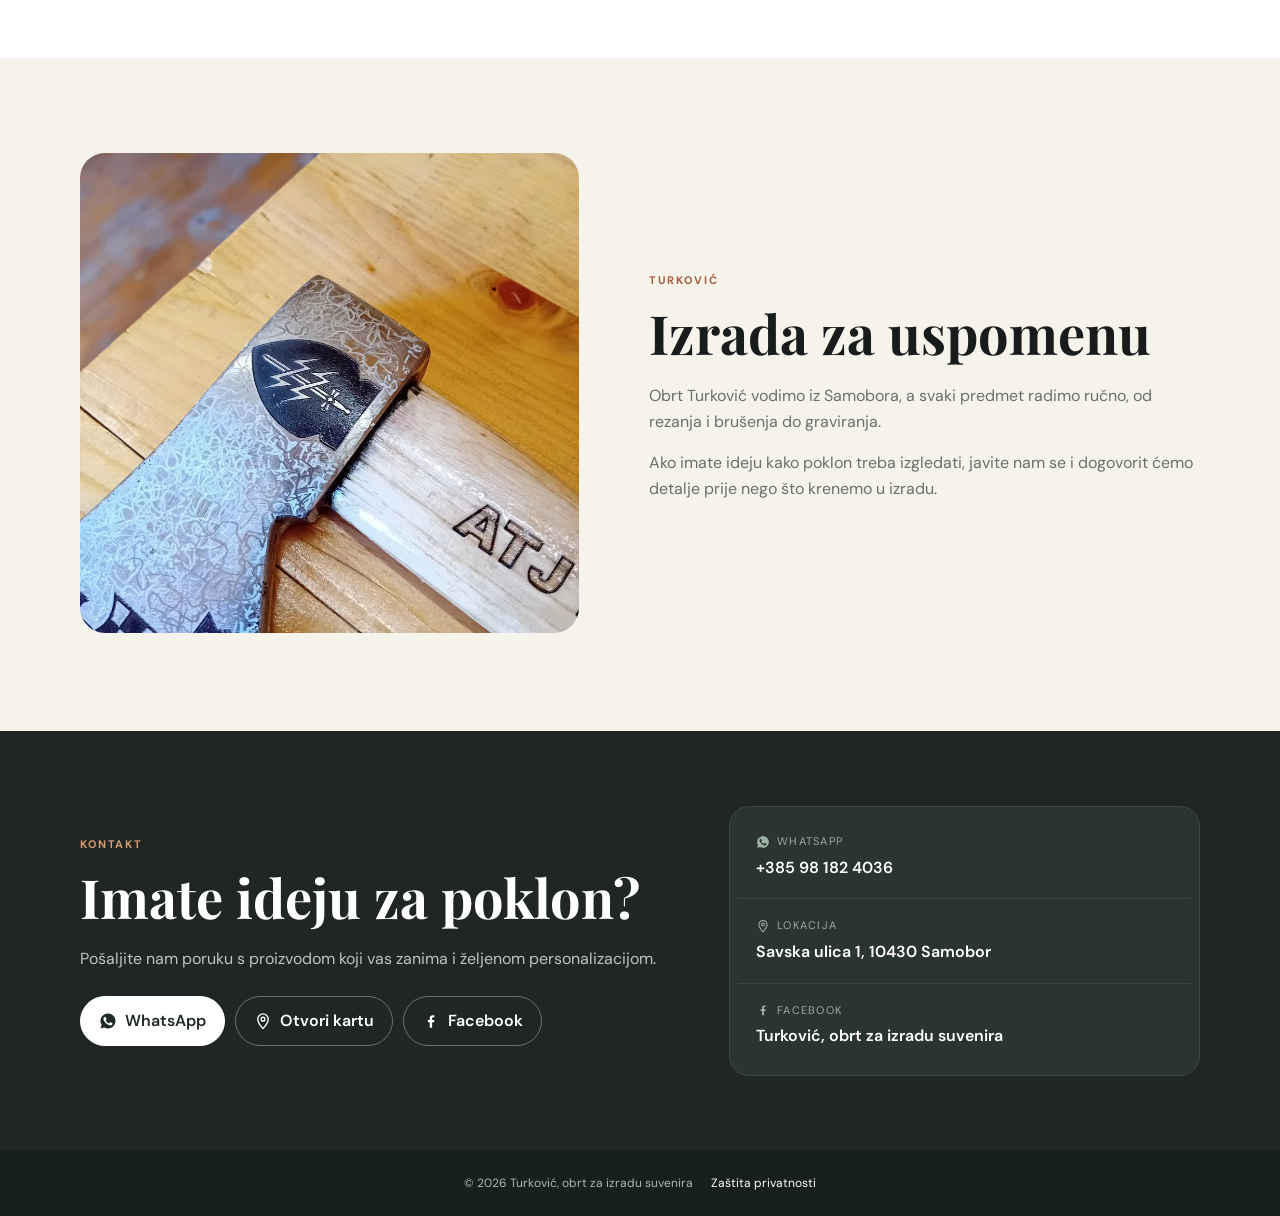
==== commit 7ef7245f: "Promjene" ====
--- a/index.html
+++ b/index.html
@@ -28,7 +28,7 @@
 <p class="lead">U radionici u Samoboru izrađujemo noževe, sjekirice i druge suvenire po narudžbi. Svaki komad graviramo, brusimo i sastavljamo ručno, s imenom, datumom ili motivom po vašem izboru.</p>
 <div class="actions"><a class="btn dark" href="#cjenik">Pogledaj cjenik</a><a class="btn light" href="#kontakt">Javi nam se</a></div>
 </div>
-<div class="hero-photo"><img src="assets/hero.jpg" alt="Primjer proizvoda obrta Turković"><span>Primjer izrade</span></div>
+<div class="hero-photo"><button class="gallery-item" data-full="assets/collection.jpg"><img src="assets/collection.jpg" alt="Ponuda obrta Turković"></button><span>Primjer izrade</span></div>
 </div>
 </section>
 
@@ -36,9 +36,9 @@
 <div class="wrap">
 <div class="heading"><div class="kicker">IZ NAŠE PONUDE</div><h2>Što radimo</h2><p>Od noža za lov do sjekirice za poklon, svaki komad prilagođavamo prema tome za koga je namijenjen.</p></div>
 <div class="feature-grid">
-<article><img src="assets/knife-1.jpg" alt="Personalizirani nož"><h3>Personalizirani noževi</h3><p>Ukrasni i preklopni noževi s detaljima prema vašoj želji.</p></article>
-<article><img src="assets/axe.jpg" alt="Personalizirana sjekirica"><h3>Sjekirice i unikatni predmeti</h3><p>Radimo ih i s drvenom podlogom za postavljanje, i s koricama za nošenje.</p></article>
-<article><img src="assets/stand.jpg" alt="Gravirani predmet na postolju"><h3>Graviranje i personalizacija</h3><p>Ime, poruka, datum, grb ili drugi motiv prema dogovoru.</p></article>
+<article><button class="gallery-item" data-full="assets/knife-1.jpg"><img src="assets/knife-1.jpg" alt="Personalizirani nož"></button><h3>Personalizirani noževi</h3><p>Ukrasni i preklopni noževi s detaljima prema vašoj želji.</p></article>
+<article><button class="gallery-item" data-full="assets/axes-lovacke.jpg"><img src="assets/axes-lovacke.jpg" alt="Lovačke sjekirice s graviranim motivima jelena, srne i vepra"></button><h3>Sjekirice i unikatni predmeti</h3><p>Radimo ih i s drvenom podlogom za postavljanje, i s koricama za nošenje.</p></article>
+<article><button class="gallery-item" data-full="assets/stand.jpg"><img src="assets/stand.jpg" alt="Gravirani predmet na postolju"></button><h3>Graviranje i personalizacija</h3><p>Ime, poruka, datum, grb ili drugi motiv prema dogovoru.</p></article>
 </div>
 </div>
 </section>
@@ -47,7 +47,7 @@
 <div class="wrap">
 <div class="heading"><div class="kicker">RADOVI</div><h2>Primjeri izrade</h2></div>
 <div class="gallery-grid">
-<img src="assets/collection.jpg" alt="Izloženi proizvodi"><img src="assets/knife-2.jpg" alt="Gravirani nož"><img src="assets/product-wide.jpg" alt="Ukrasni proizvod"><img src="assets/knife-3.jpg" alt="Detalj proizvoda">
+<button class="gallery-item" data-full="assets/collection.jpg"><img src="assets/collection.jpg" alt="Izloženi proizvodi"></button><button class="gallery-item" data-full="assets/knife-2.jpg"><img src="assets/knife-2.jpg" alt="Gravirani nož"></button><button class="gallery-item" data-full="assets/product-wide.jpg"><img src="assets/product-wide.jpg" alt="Ukrasni proizvod"></button><button class="gallery-item" data-full="assets/knife-3.jpg"><img src="assets/knife-3.jpg" alt="Detalj proizvoda"></button><button class="gallery-item" data-full="assets/axe-runska.jpg"><img src="assets/axe-runska.jpg" alt="Sjekirica s runskim graviranjem"></button><button class="gallery-item" data-full="assets/axes-pair.jpg"><img src="assets/axes-pair.jpg" alt="Sjekirice s kožnim povezom i graviranjem gavrana i vuka"></button><button class="gallery-item" data-full="assets/knives-boki.jpg"><img src="assets/knives-boki.jpg" alt="Set noževa na postolju s gravurama"></button><button class="gallery-item" data-full="assets/plaketa-obrez.jpg"><img src="assets/plaketa-obrez.jpg" alt="Gravirana plaketa s motivom srndaća za rođendan"></button>
 </div>
 </div>
 </section>
@@ -83,7 +83,7 @@
 <div class="wrap">
 <div class="heading"><div class="kicker">KAKO SE FORMIRA CIJENA</div><h2>Primjer: personalizirana sjekirica</h2><p>Cijena se formira prema opsegu posla. Svaki dodatni korak obrade posebno se naplaćuje.</p></div>
 <div class="formation-grid">
-<div class="formation-photo"><img src="assets/axe.jpg" alt="Primjer personalizirane sjekirice"></div>
+<div class="formation-photo"><button class="gallery-item" data-full="assets/hero.jpg"><img src="assets/hero.jpg" alt="Gravirana sjekirica s natpisom Saborsko, poklon s hrvatskom trobojnicom"></button></div>
 <div class="formation-list">
 <div class="formation-row"><span>Bianco sjekirica</span><strong>10,00 €</strong></div>
 <div class="formation-row"><span>Obrada glave <small>poliranje + 4 gravure</small></span><strong>20,00 €</strong></div>
@@ -96,7 +96,7 @@
 
 <section id="o-nama" class="section about">
 <div class="wrap about-grid">
-<div class="about-photo"><img src="assets/collection.jpg" alt="Ponuda obrta Turković"></div>
+<div class="about-photo"><button class="gallery-item" data-full="assets/axe.jpg"><img src="assets/axe.jpg" alt="Primjer personalizirane sjekirice"></button></div>
 <div><div class="kicker">TURKOVIĆ</div><h2>Izrada za uspomenu</h2><p>Obrt Turković vodimo iz Samobora, a svaki predmet radimo ručno, od rezanja i brušenja do graviranja.</p><p>Ako imate ideju kako poklon treba izgledati, javite nam se i dogovorit ćemo detalje prije nego što krenemo u izradu.</p></div>
 </div>
 </section>
@@ -124,7 +124,13 @@
 </section>
 
 </main>
-<footer><div class="wrap foot"><span>© 2026 Turković, obrt za izradu suvenira</span></div></footer>
+
+<div class="lightbox" id="lightbox" aria-hidden="true">
+<button class="lightbox-close" id="lightbox-close" aria-label="Zatvori">×</button>
+<img src="" alt="" id="lightbox-img">
+</div>
+
+<footer><div class="wrap foot"><span>© 2026 Turković, obrt za izradu suvenira</span><a href="privatnost.html">Zaštita privatnosti</a></div></footer>
 <script>
 var burger = document.getElementById('burger-btn');
 var navLinks = document.getElementById('nav-links');
@@ -136,6 +142,26 @@
   a.addEventListener('click', function(){ navLinks.classList.remove('open'); burger.setAttribute('aria-expanded','false'); });
 });
 
+var lightbox = document.getElementById('lightbox');
+var lightboxImg = document.getElementById('lightbox-img');
+var lightboxClose = document.getElementById('lightbox-close');
+document.querySelectorAll('.gallery-item').forEach(function(btn){
+  btn.addEventListener('click', function(){
+    lightboxImg.src = btn.getAttribute('data-full');
+    lightboxImg.alt = btn.querySelector('img').alt;
+    lightbox.classList.add('open');
+    lightbox.setAttribute('aria-hidden', 'false');
+  });
+});
+function closeLightbox(){
+  lightbox.classList.remove('open');
+  lightbox.setAttribute('aria-hidden', 'true');
+  lightboxImg.src = '';
+}
+lightboxClose.addEventListener('click', closeLightbox);
+lightbox.addEventListener('click', function(e){ if(e.target === lightbox) closeLightbox(); });
+document.addEventListener('keydown', function(e){ if(e.key === 'Escape') closeLightbox(); });
+
 fetch('data/manifest.json').then(function(r){return r.json();}).then(function(list){
   if(!list.length){ return; }
   var dl = document.getElementById('csv-download-btn');
--- a/style.css
+++ b/style.css
@@ -4,13 +4,14 @@
 header{position:sticky;top:0;z-index:20;background:rgba(246,243,235,.94);backdrop-filter:blur(12px);border-bottom:1px solid var(--line)}.nav{height:78px;display:flex;align-items:center;justify-content:space-between}.brand{display:flex;flex-direction:column;font-weight:700;letter-spacing:.1em}.brand small{font-size:8px;letter-spacing:.15em;color:var(--accent);margin-top:1px}.links{display:flex;gap:25px;align-items:center;font-size:14px}.pill{border:1px solid var(--ink);border-radius:999px;padding:9px 16px}.burger{display:none;width:38px;height:38px;border:1px solid var(--line);border-radius:10px;background:#fff;flex-direction:column;align-items:center;justify-content:center;gap:4px;cursor:pointer}.burger span{display:block;width:18px;height:2px;background:var(--ink)}
 .hero{padding:82px 0 75px}.hero-grid{display:grid;grid-template-columns:1.05fr .95fr;gap:65px;align-items:center}.kicker{font-size:11px;font-weight:700;letter-spacing:.17em;color:var(--accent);margin-bottom:15px}.hero h1,h2{font-family:"Playfair Display",serif;line-height:1.05}.hero h1{font-size:clamp(50px,7vw,78px);letter-spacing:-.04em;margin:0}.hero h1 em{font-style:normal;color:var(--accent)}.lead{font-size:18px;color:var(--muted);max-width:600px;margin:25px 0 30px}.actions{display:flex;gap:12px;flex-wrap:wrap}.btn{padding:13px 21px;border-radius:999px;border:1px solid var(--ink);font-weight:600}.dark{background:var(--dark);color:#fff}.light{background:transparent}.hero-photo{position:relative;background:#e3ddd2;border-radius:28px;padding:12px;overflow:hidden}.hero-photo img{display:block;width:100%;height:520px;object-fit:cover;border-radius:20px}.hero-photo span{position:absolute;left:27px;bottom:27px;background:#fff;border-radius:999px;padding:7px 12px;font-size:10px;font-weight:700}
 .section{padding:95px 0}.heading{max-width:720px;margin-bottom:40px}.heading h2{font-size:clamp(38px,5vw,54px);margin:0}.heading p{color:var(--muted)}.feature-grid{display:grid;grid-template-columns:repeat(3,1fr);gap:18px}.feature-grid article{background:#fff;border:1px solid var(--line);border-radius:20px;overflow:hidden}.feature-grid img{display:block;width:100%;height:290px;object-fit:cover}.feature-grid h3{font-size:21px;margin:23px 25px 7px}.feature-grid p{color:var(--muted);margin:0 25px 27px}
-.gallery{background:#fff}.gallery-grid{display:grid;grid-template-columns:1.2fr .8fr .8fr;grid-template-rows:260px 260px;gap:14px}.gallery-grid img{width:100%;height:100%;object-fit:cover;border-radius:17px}.gallery-grid img:first-child{grid-row:span 2}.gallery-grid img:last-child{grid-column:2 / 4}
+.gallery{background:#fff}.gallery-grid{display:grid;grid-template-columns:repeat(auto-fill,minmax(230px,1fr));grid-auto-rows:230px;gap:14px}.gallery-grid img{width:100%;height:100%;object-fit:cover;border-radius:17px;display:block}.gallery-item{display:block;width:100%;padding:0;margin:0;border:0;background:none;cursor:zoom-in;text-align:left}.gallery-item img{transition:transform .25s ease}.gallery-grid .gallery-item{border-radius:17px;overflow:hidden;position:relative}.gallery-grid .gallery-item:hover img{transform:scale(1.04)}
+.lightbox{position:fixed;inset:0;background:rgba(10,12,10,.92);display:flex;align-items:center;justify-content:center;z-index:100;opacity:0;pointer-events:none;transition:opacity .2s ease;padding:30px}.lightbox.open{opacity:1;pointer-events:auto}.lightbox img{max-width:100%;max-height:100%;border-radius:12px;box-shadow:0 20px 60px rgba(0,0,0,.5)}.lightbox-close{position:fixed;top:22px;right:26px;width:44px;height:44px;border-radius:999px;border:1px solid rgba(255,255,255,.35);background:rgba(255,255,255,.08);color:#fff;font-size:26px;line-height:1;cursor:pointer}.lightbox-close:hover{background:rgba(255,255,255,.18)}
 .pricing{background:#ebe7de}.price-list{background:#fff;border:1px solid var(--line);border-radius:22px;overflow:hidden}.price-row{display:grid;grid-template-columns:1fr 170px 150px;gap:20px;padding:17px 24px;border-bottom:1px solid var(--line);align-items:center}.price-row:last-child{border-bottom:0}.price-row strong{text-align:right;font-size:18px}.price-head{background:#f8f6f1}.price-head span,.price-head strong{font-size:11px;letter-spacing:.06em;text-transform:uppercase;color:var(--muted);font-weight:700;text-align:right}.price-head span{text-align:left}.csv-download{margin-top:24px;display:flex;align-items:center;justify-content:center;gap:22px;flex-wrap:wrap}.btn.disabled{opacity:.45;pointer-events:none}.archive-link{font-size:14px;font-weight:600;color:var(--accent)}.archive-link:hover{text-decoration:underline}
 .formation{background:#fff}.formation-grid{display:grid;grid-template-columns:.9fr 1.1fr;gap:50px;align-items:center}.formation-photo img{width:100%;height:340px;object-fit:cover;border-radius:22px}.formation-list{background:var(--paper);border:1px solid var(--line);border-radius:22px;overflow:hidden}.formation-row{display:grid;grid-template-columns:1fr auto;gap:20px;padding:20px 24px;border-bottom:1px solid var(--line);align-items:start}.formation-row:last-child{border-bottom:0}.formation-row span{display:flex;flex-direction:column;gap:3px;font-weight:600}.formation-row span small{font-weight:400;color:var(--muted);font-size:13px}.formation-row strong{white-space:nowrap;font-size:17px;padding-top:1px}
-.archive{background:var(--paper);padding:70px 0}.archive .heading p a{color:var(--accent);font-weight:600}.heading.small{margin-bottom:26px}.heading.small h2{font-size:clamp(28px,3.6vw,36px)}.archive-table-wrap{background:#fff;border:1px solid var(--line);border-radius:22px;overflow:hidden;max-height:320px;overflow-y:auto}.archive-table-wrap-full{max-height:none}main{display:block;min-height:60vh}.archive-table{width:100%;border-collapse:collapse}.archive-table thead th{position:sticky;top:0;background:#fff;z-index:1}.archive-table th{text-align:left;font-size:11px;letter-spacing:.1em;text-transform:uppercase;color:var(--muted);padding:14px 24px;border-bottom:1px solid var(--line)}.archive-table td{padding:13px 24px;border-bottom:1px solid var(--line);font-size:14px}.archive-table tr:last-child td{border-bottom:0}.archive-table td a{color:var(--accent);font-weight:600}.archive-loading{color:var(--muted);text-align:center}
+.archive{background:var(--paper);padding:70px 0}.policy-block{background:#fff;border:1px solid var(--line);border-radius:22px;padding:28px 30px;margin-bottom:18px}.policy-block h3{font-size:19px;margin:0 0 12px}.policy-block p{color:var(--muted);margin:0 0 10px;line-height:1.6}.policy-block p:last-child{margin-bottom:0}.archive .heading p a{color:var(--accent);font-weight:600}.heading.small{margin-bottom:26px}.heading.small h2{font-size:clamp(28px,3.6vw,36px)}.archive-table-wrap{background:#fff;border:1px solid var(--line);border-radius:22px;overflow:hidden;max-height:320px;overflow-y:auto}.archive-table-wrap-full{max-height:none}main{display:block;min-height:60vh}.archive-table{width:100%;border-collapse:collapse}.archive-table thead th{position:sticky;top:0;background:#fff;z-index:1}.archive-table th{text-align:left;font-size:11px;letter-spacing:.1em;text-transform:uppercase;color:var(--muted);padding:14px 24px;border-bottom:1px solid var(--line)}.archive-table td{padding:13px 24px;border-bottom:1px solid var(--line);font-size:14px}.archive-table tr:last-child td{border-bottom:0}.archive-table td a{color:var(--accent);font-weight:600}.archive-loading{color:var(--muted);text-align:center}
 .about{background:var(--paper)}.about-grid{display:grid;grid-template-columns:.95fr 1.05fr;gap:70px;align-items:center}.about-photo img{width:100%;height:480px;object-fit:cover;border-radius:25px}.about h2{font-size:clamp(38px,5vw,54px);margin:0 0 22px}.about p{color:var(--muted)}.address{margin-top:28px;border-left:2px solid var(--accent);padding-left:17px;display:flex;flex-direction:column;gap:4px}.address span{color:var(--muted)}
 .contact{background:var(--dark);color:#fff;padding:75px 0}.contact-grid{display:grid;grid-template-columns:1fr .8fr;gap:60px;align-items:center}.contact h2{font-size:clamp(38px,5vw,54px);margin:0 0 20px}.contact p{color:#bcc4c0}.contact .kicker{color:#d99a76}.contact-card{background:#2b3530;border:1px solid #3d4742;border-radius:20px;padding:8px}.contact-card div{padding:18px;border-bottom:1px solid #3d4742;display:flex;flex-direction:column;gap:4px}.contact-card div:last-child{border-bottom:0}.contact-card span{font-size:11px;letter-spacing:.12em;text-transform:uppercase;color:#9fa8a3}.contact-card a,.contact-card strong{font-weight:600}
-footer{background:#18201d;color:#aeb7b3}.foot{padding:23px 0;display:flex;justify-content:center;font-size:12px}.foot a{color:#fff}.foot-fb{display:inline-flex;align-items:center;gap:6px}
-@media(max-width:800px){.burger{display:flex}.links{position:fixed;top:78px;left:0;right:0;background:#fff;border-bottom:1px solid var(--line);flex-direction:column;align-items:stretch;gap:0;padding:0;max-height:0;overflow:hidden;transition:max-height .25s ease}.links.open{max-height:280px;padding:8px 0}.links a{padding:14px 24px;border-bottom:1px solid var(--line)}.links a:last-child{border-bottom:0}.links a.pill{border:0;border-bottom:1px solid var(--line);border-radius:0;margin:0;padding:14px 24px}.links a.pill:last-child{border-bottom:0}.hero{padding:55px 0}.hero-grid,.about-grid,.contact-grid,.formation-grid{grid-template-columns:1fr;gap:35px}.formation-photo img{height:260px}.hero-photo img{height:420px}.feature-grid{grid-template-columns:1fr}.section{padding:70px 0}.gallery-grid{grid-template-columns:1fr 1fr;grid-template-rows:230px 230px}.gallery-grid img:first-child{grid-row:span 1}.gallery-grid img:last-child{grid-column:auto}.price-row{grid-template-columns:1fr 90px 90px;gap:10px;padding:14px 16px}.price-row strong{font-size:15px}.price-head strong{white-space:normal;line-height:1.25;font-size:9px}.about-photo img{height:360px}.contact{padding:65px 0}.foot{flex-direction:column;gap:6px}.contact-actions{flex-direction:column;align-items:stretch}.contact-actions .contact-button{justify-content:center}}
+footer{background:#18201d;color:#aeb7b3}.foot{padding:23px 0;display:flex;justify-content:center;align-items:center;gap:18px;font-size:12px;flex-wrap:wrap}.foot a{color:#fff}.foot a:hover{text-decoration:underline}.foot-fb{display:inline-flex;align-items:center;gap:6px}
+@media(max-width:800px){.burger{display:flex}.links{position:fixed;top:78px;left:0;right:0;background:#fff;border-bottom:1px solid var(--line);flex-direction:column;align-items:stretch;gap:0;padding:0;max-height:0;overflow:hidden;transition:max-height .25s ease}.links.open{max-height:280px;padding:8px 0}.links a{padding:14px 24px;border-bottom:1px solid var(--line)}.links a:last-child{border-bottom:0}.links a.pill{border:0;border-bottom:1px solid var(--line);border-radius:0;margin:0;padding:14px 24px}.links a.pill:last-child{border-bottom:0}.hero{padding:55px 0}.hero-grid,.about-grid,.contact-grid,.formation-grid{grid-template-columns:1fr;gap:35px}.formation-photo img{height:260px}.hero-photo img{height:420px}.feature-grid{grid-template-columns:1fr}.section{padding:70px 0}.gallery-grid{grid-template-columns:1fr 1fr;grid-auto-rows:170px}.price-row{grid-template-columns:1fr 90px 90px;gap:10px;padding:14px 16px}.price-row strong{font-size:15px}.price-head strong{white-space:normal;line-height:1.25;font-size:9px}.about-photo img{height:360px}.contact{padding:65px 0}.foot{flex-direction:column;gap:6px}.contact-actions{flex-direction:column;align-items:stretch}.contact-actions .contact-button{justify-content:center}}
 
 .contact-actions{display:flex;gap:10px;flex-wrap:wrap;margin-top:25px}.contact-button{display:inline-flex;align-items:center;gap:8px;border:1px solid #69736e;color:#fff;border-radius:999px;padding:11px 18px;font-weight:600}.contact-button.whatsapp{background:#fff;color:#202a26;border-color:#fff}.contact-card span{display:flex;align-items:center;gap:7px}.contact-card span svg{flex-shrink:0;color:#9fb3a8}
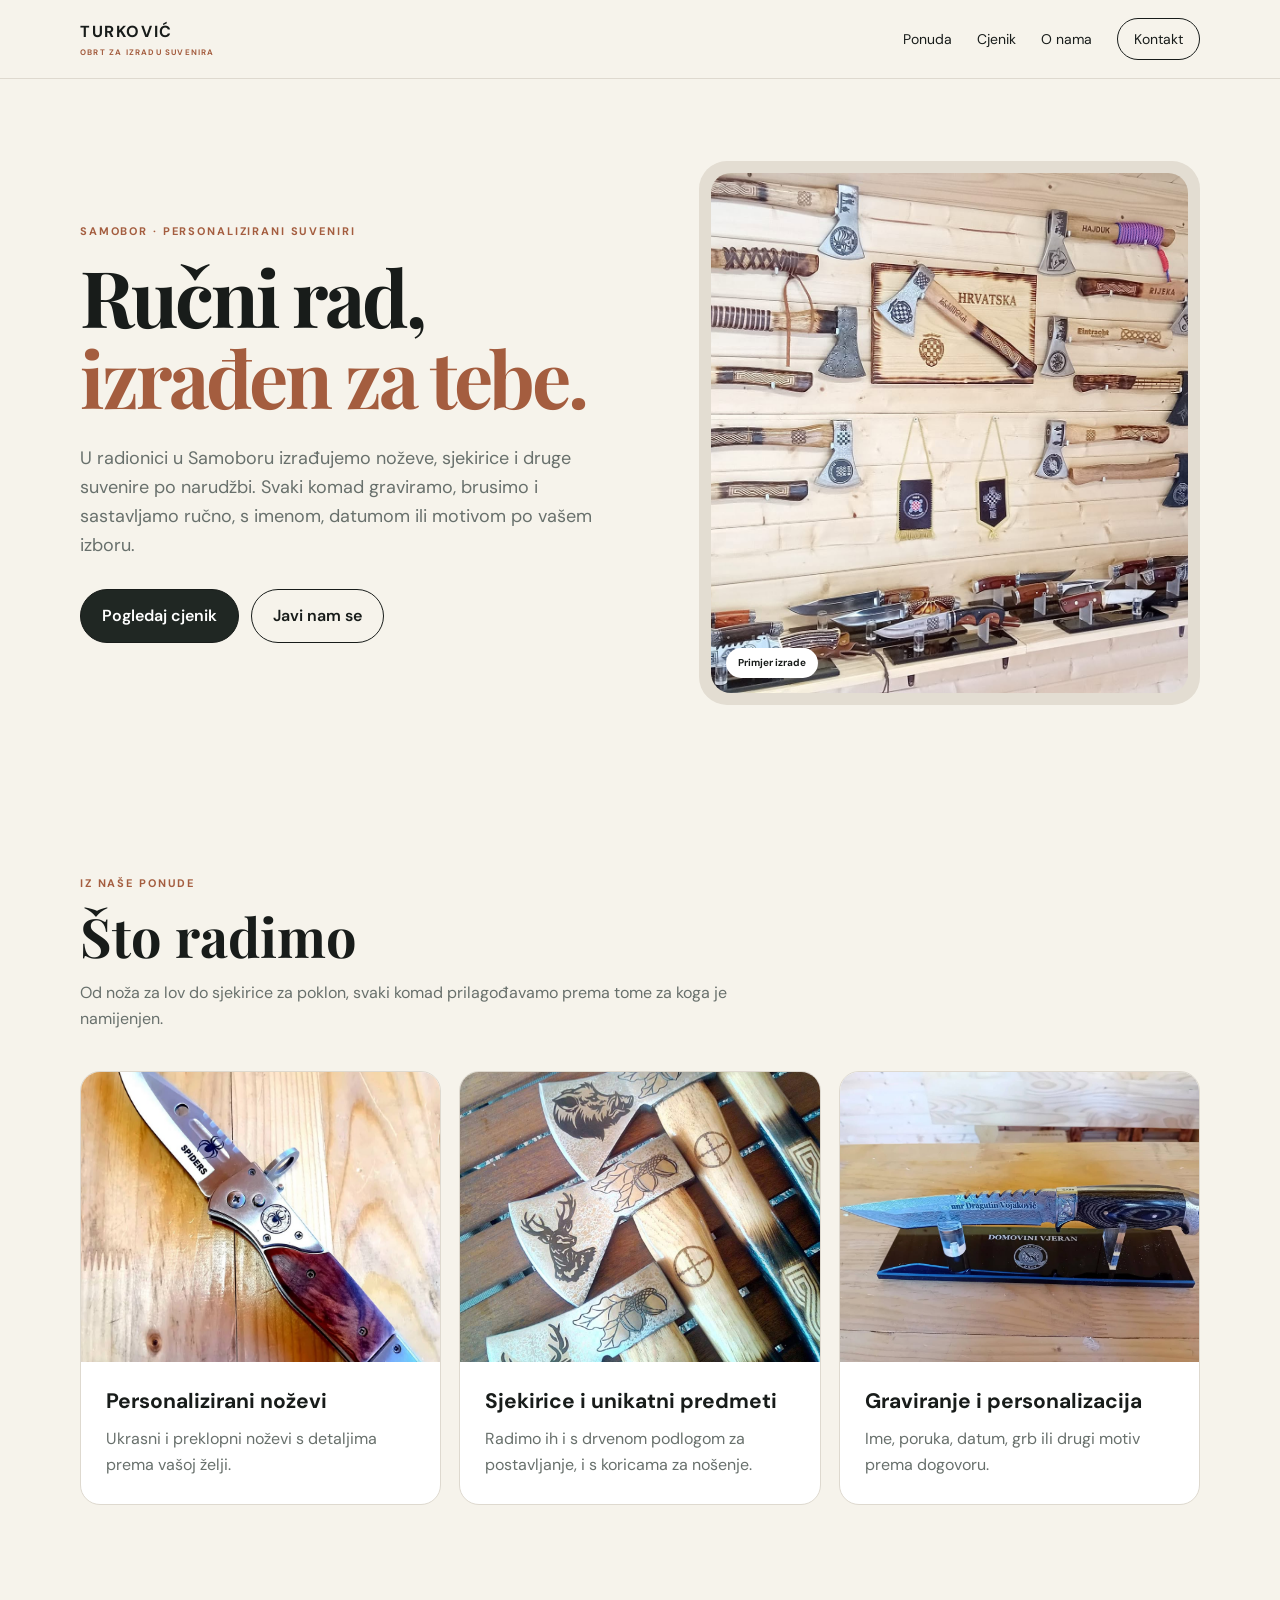
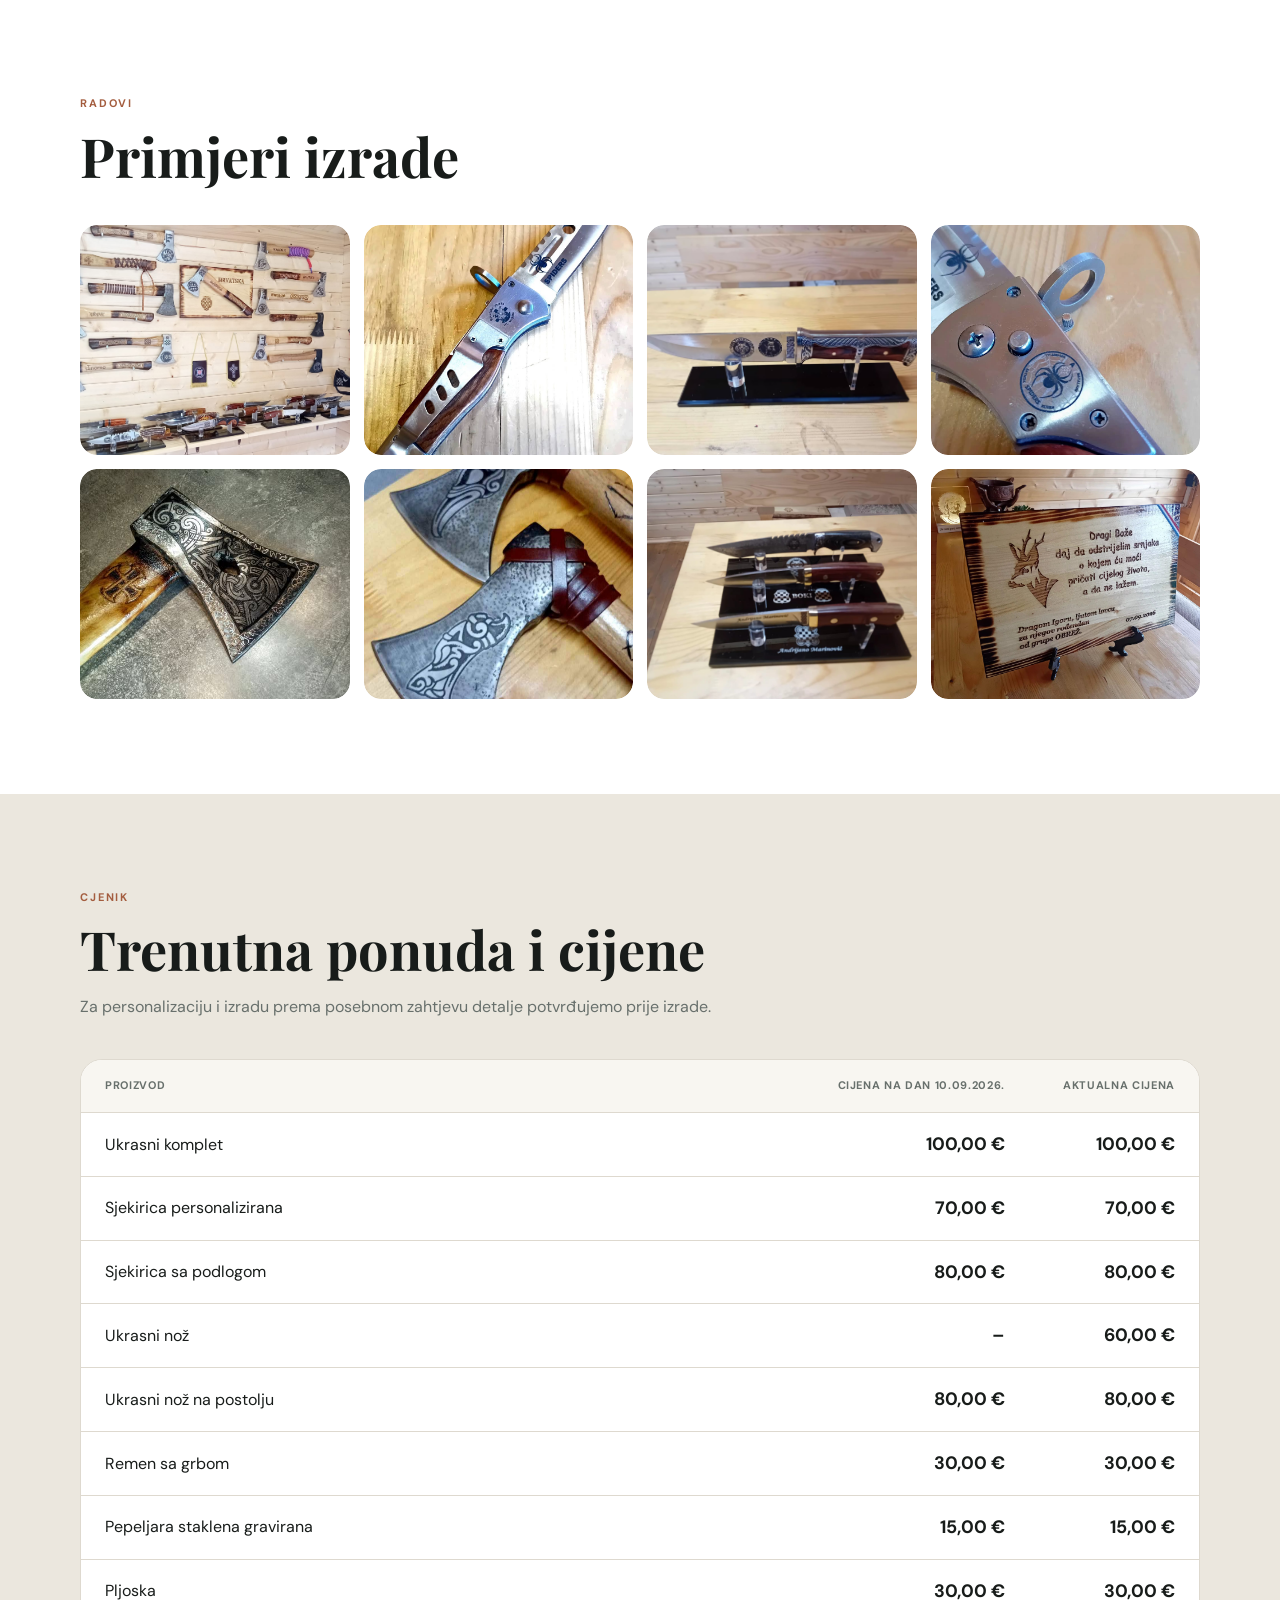
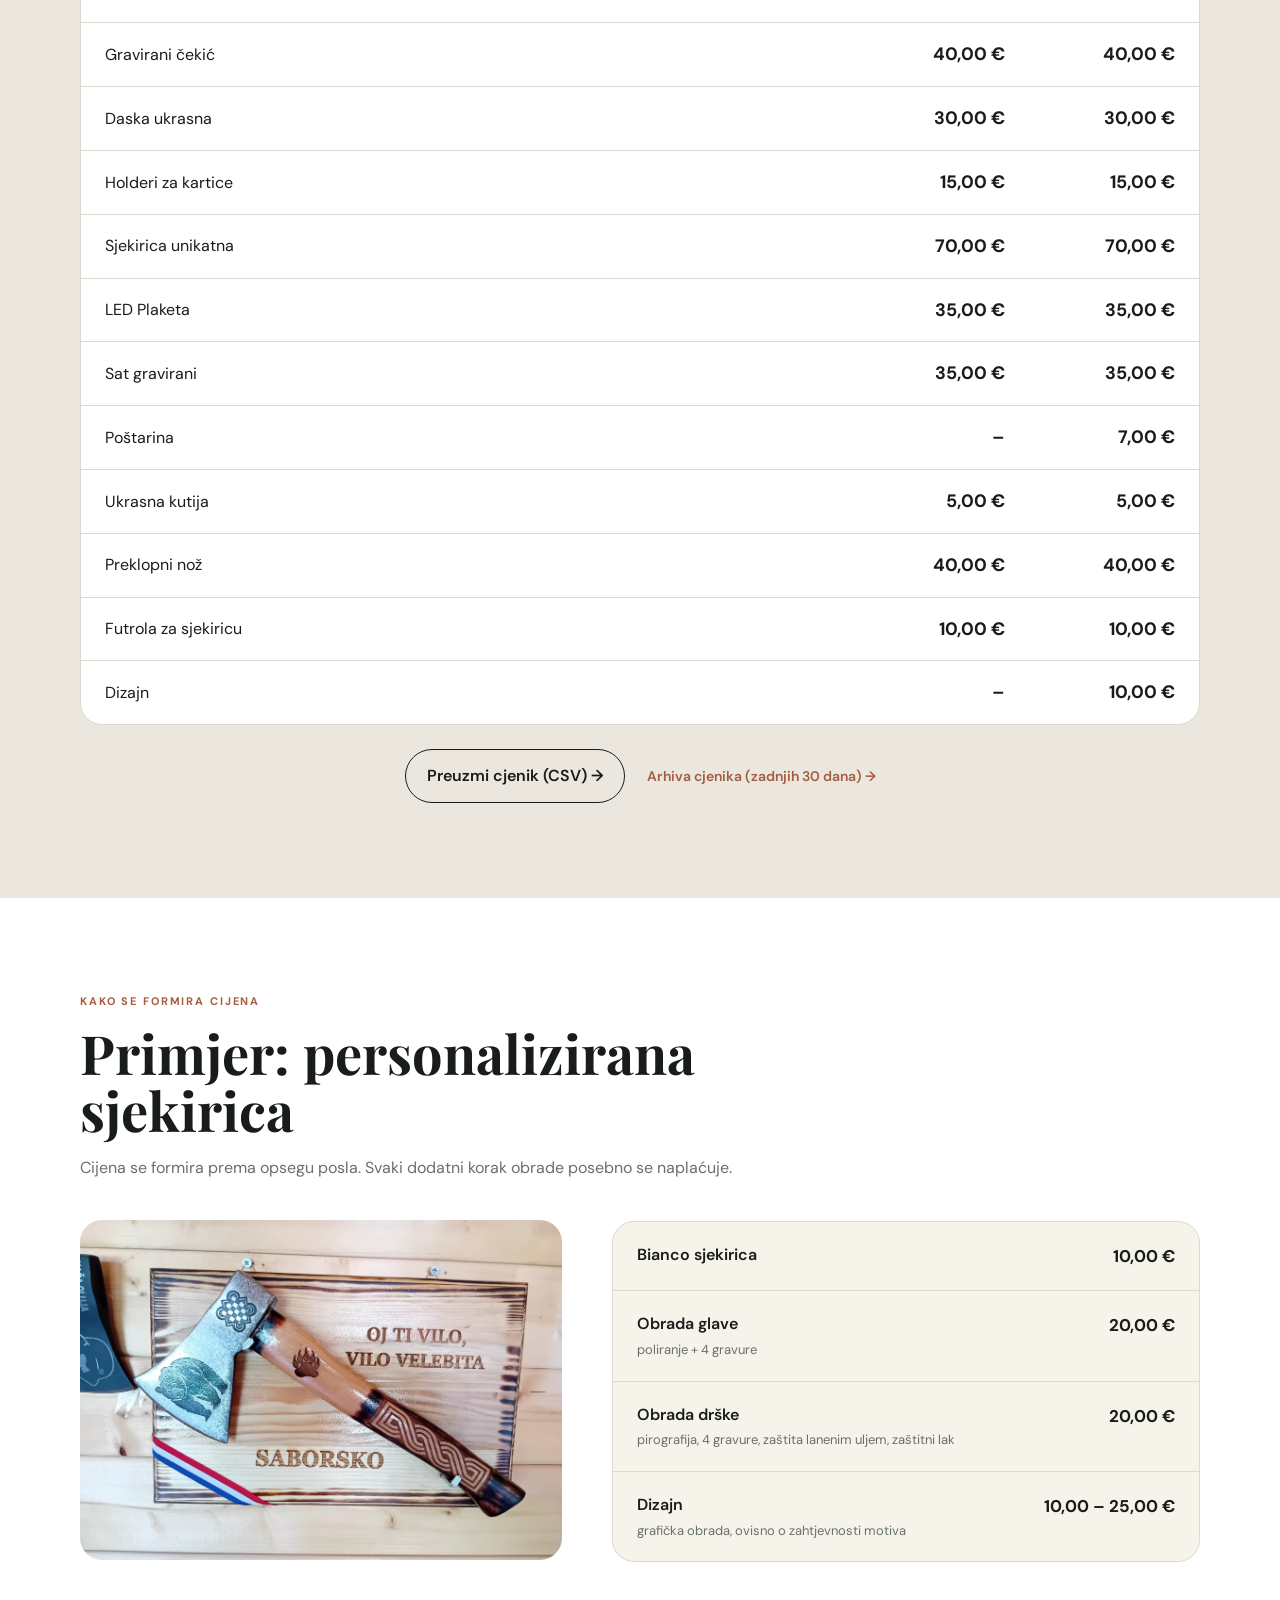
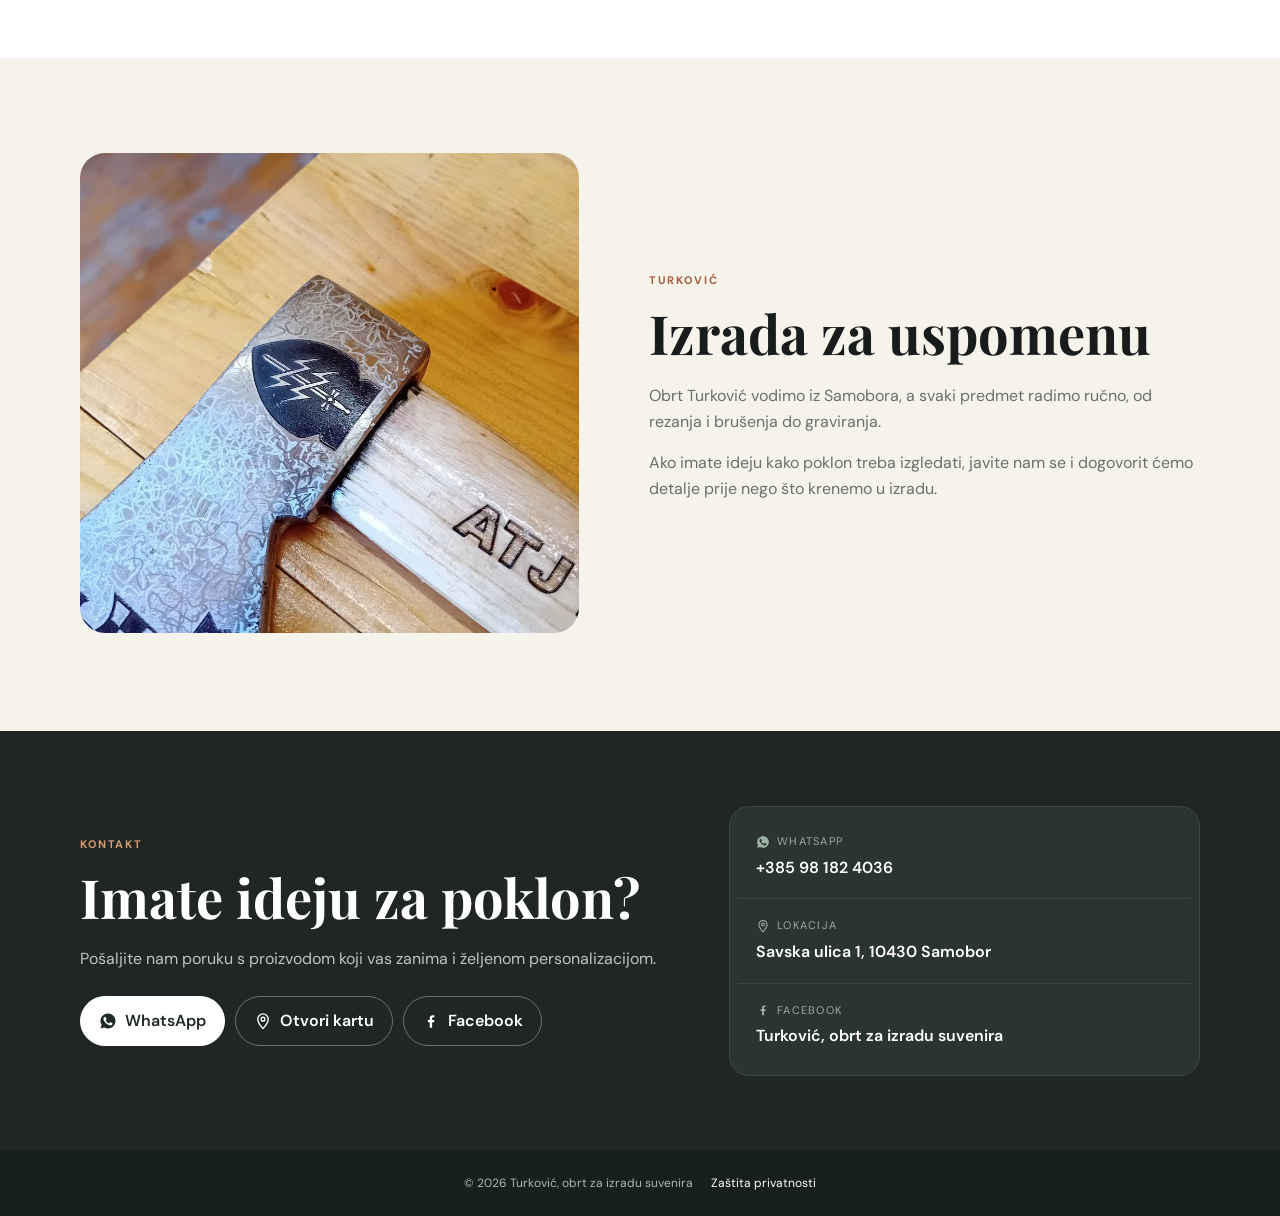
==== commit 112c7ee9: "Ispravak cijena" ====
--- a/index.html
+++ b/index.html
@@ -60,7 +60,7 @@
 <div class="price-row"><span>Sjekirica  personalizirana</span><strong>70,00 €</strong><strong>70,00 €</strong></div>
 <div class="price-row"><span>Sjekirica sa podlogom</span><strong>80,00 €</strong><strong>80,00 €</strong></div>
 <div class="price-row"><span>Ukrasni nož</span><strong>–</strong><strong>60,00 €</strong></div>
-<div class="price-row"><span>Ukrasni nož na postolju</span><strong>30,00 €</strong><strong>80,00 €</strong></div>
+<div class="price-row"><span>Ukrasni nož na postolju</span><strong>80,00 €</strong><strong>80,00 €</strong></div>
 <div class="price-row"><span>Remen sa grbom</span><strong>30,00 €</strong><strong>30,00 €</strong></div>
 <div class="price-row"><span>Pepeljara staklena gravirana</span><strong>15,00 €</strong><strong>15,00 €</strong></div>
 <div class="price-row"><span>Pljoska</span><strong>30,00 €</strong><strong>30,00 €</strong></div>
